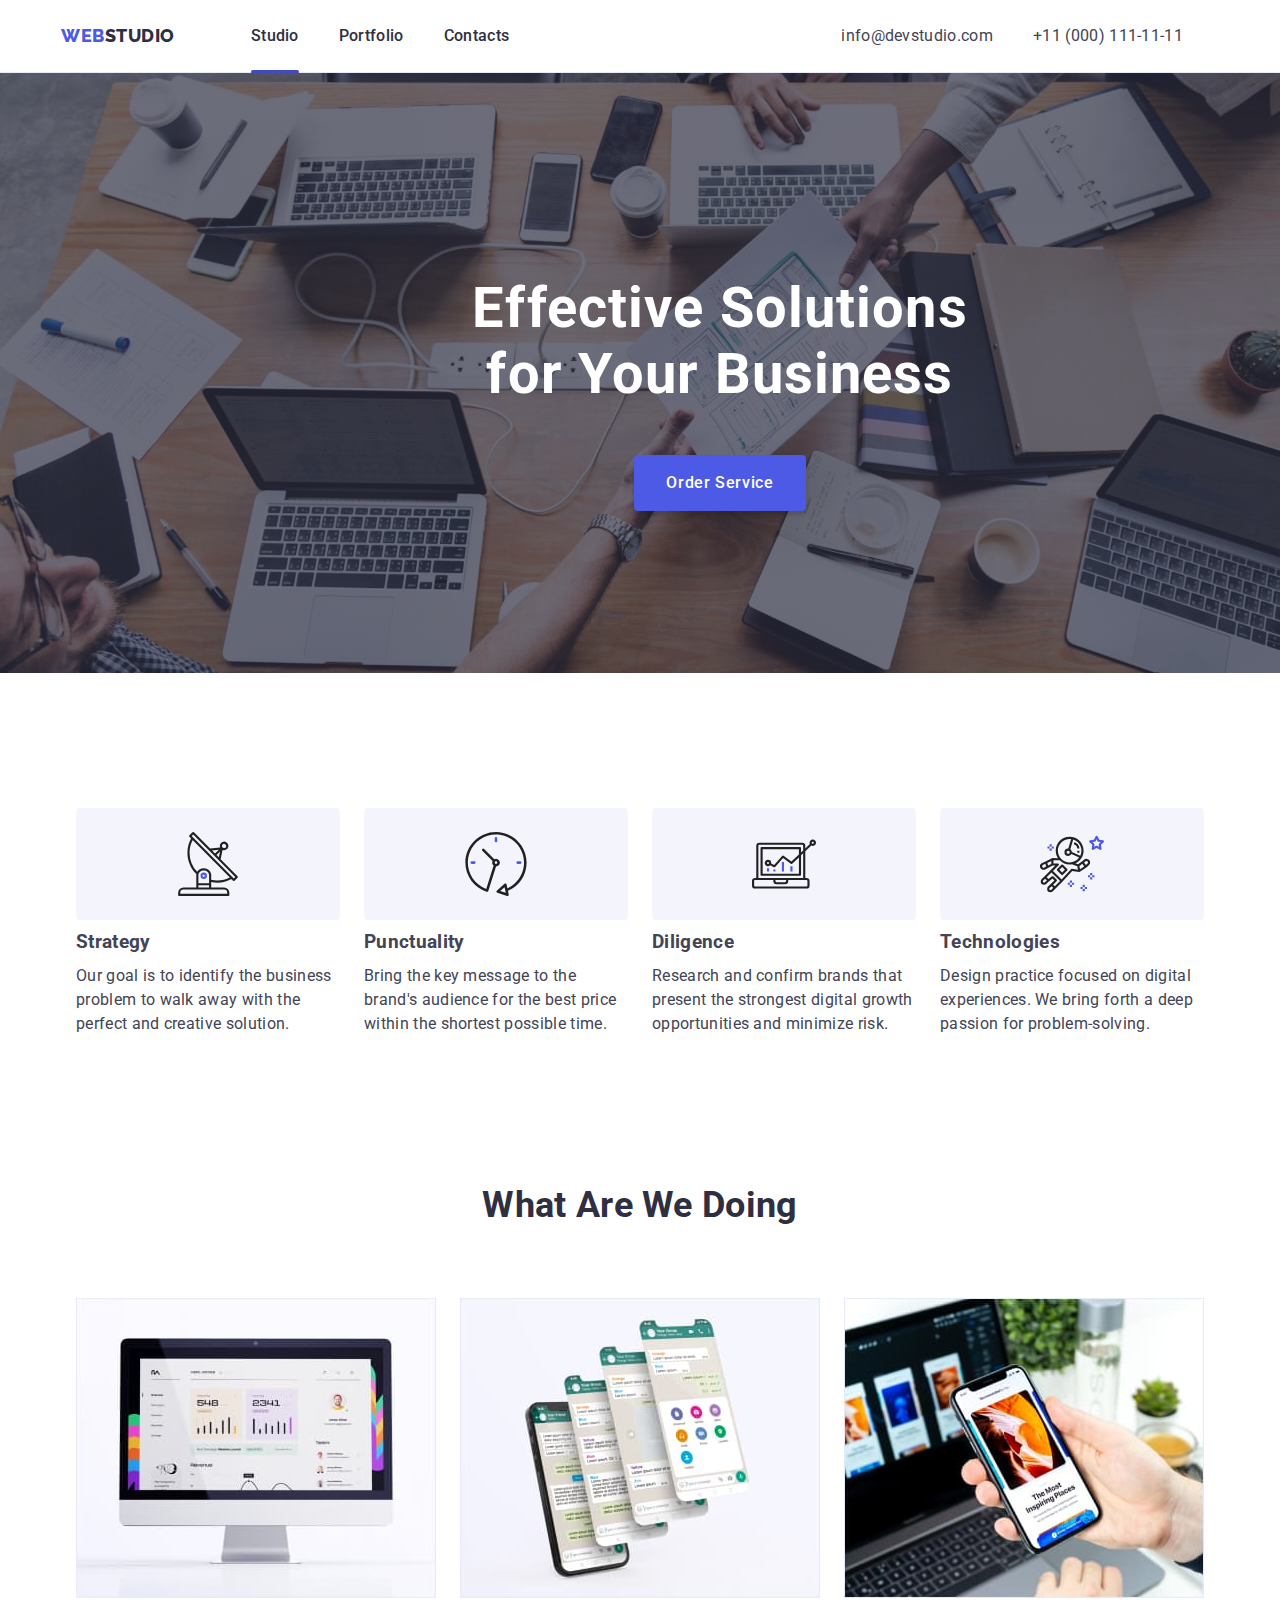
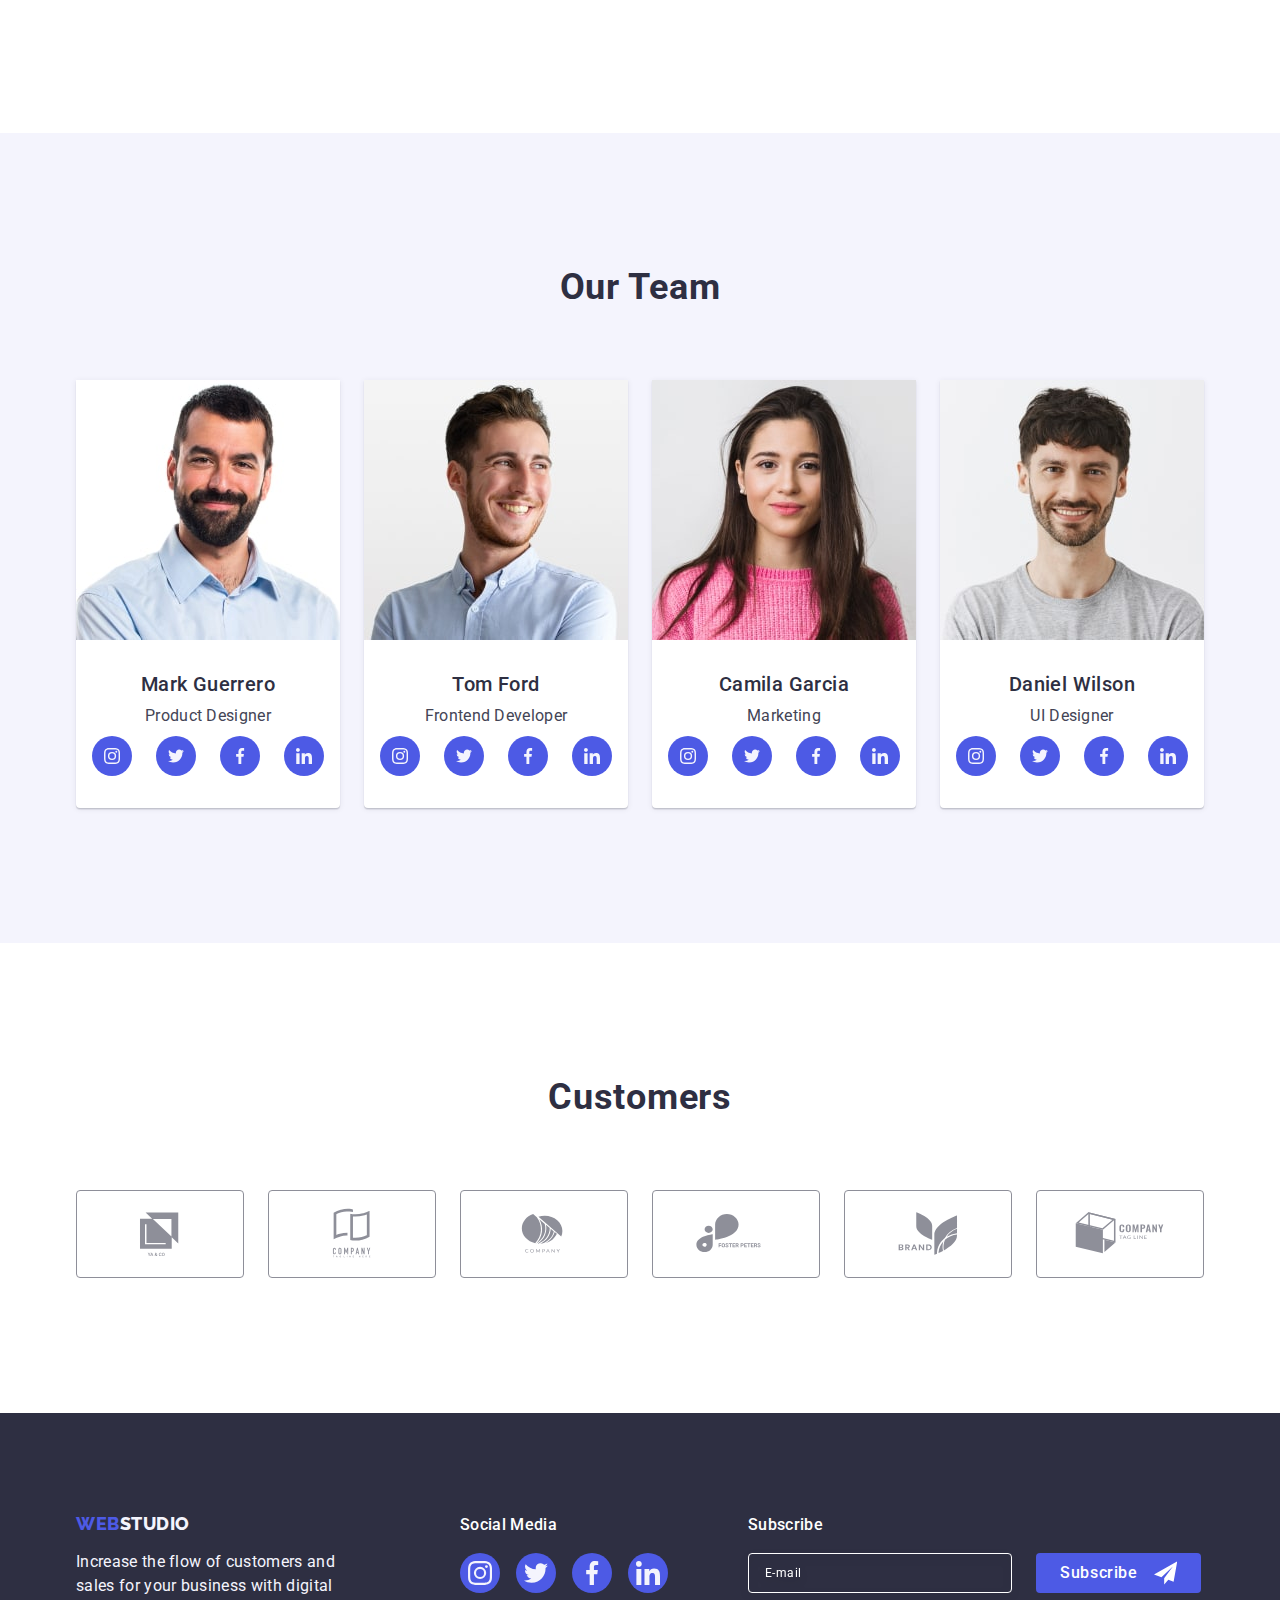
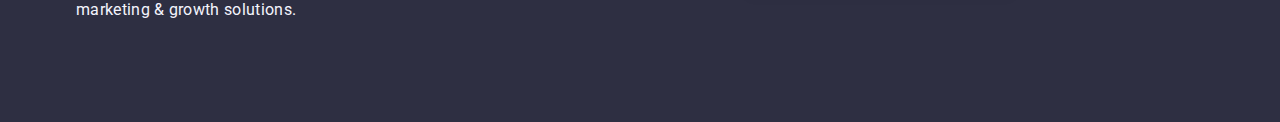
==== index.html @ 7ef66030 "mobile menu" ====
<!DOCTYPE html>
<html lang="en">
 <head>
    <meta charset="UTF-8">
    <meta name="viewport" content="width=device-width, initial-scale=1.0">
    <title>WEBSTUDIO</title>
    <link rel="preconnect" href="https://fonts.googleapis.com">
    <link rel="preconnect" href="https://fonts.gstatic.com" crossorigin>
    <link href="https://fonts.googleapis.com/css2?family=Roboto:wght@400;500;700;900&display=swap" rel="stylesheet">
    <link href="https://fonts.googleapis.com/css2?family=Raleway:wght@400;500;700;800;900&display=swap" rel="stylesheet">   
    <link rel="stylesheet" href="https://cdnjs.cloudflare.com/ajax/libs/modern-normalize/1.1.0/modern-normalize.min.css"/>
    <link rel="stylesheet" href="./css/styles.css" />

 </head>
   
 <body>
  <header class="page-header">
    <div class="page-header-container">
      <nav class="page-navigation"> 
        <a href="./index.html" class="header-logo link">Web<span class="header-logo-second">Studio</span></a>
        <ul class="menu list">
          <li class="menu-item">
             <a href="./index.html" class="menu-link link active">Studio</a></li>
          <li class="menu-item">
             <a href="./portfolio.html" class="menu-link link">Portfolio</a></li>
          <li class="menu-item">
             <a href="" class="menu-link link">Contacts</a></li>
        </ul>
      </nav> 
      <address class="header-adress">
        <ul class="header-asdress-list list">
             <li class="menu-item">
               <a class="header-contacts link" href="mailto:info@devstudio.com">info@devstudio.com</a></li>
              <li class="menu-item">
                <a class="header-contacts link" href="tel:+110001111111">+11 (000) 111-11-11</a></li>
        </ul>
      </address> 
      
      <button class="mobile-menu__open js-open-menu" type="button">
        <svg
          class="mobile-menu__open-icon"
          width="32"
          height="22"
        >
          <use href="./img/icons.svg#menu-open"></use>
        </svg>
      </button>

      <div class="mobile-menu__container js-menu-container">
        <div class="mobile-menu__wrapper">
          <button class="mobile-menu__close js-close-menu" type="button">
            <svg
              class="mobile-menu__close-icon"
              width="8"
              height="8"
            >
              <use href="./img/icons.svg#icon-modal-close"></use>
            </svg>
          </button>
          <ul class="mobile-menu__list list">
            <li class="mobile-menu__item">
              <a class="mobile-menu__nav current link" href="./index.html"
                >Studio</a
              >
            </li>
            <li class="mobile-menu__item">
              <a class="mobile-menu__nav link" href="./portfolio.html"
                >Portfolio</a
              >
            </li>
            <li class="mobile-menu__item">
              <a class="mobile-menu__nav link" href="">Contacts</a>
            </li>
          </ul>
          <address class="mobile-menu__contacts">
            <ul class="mobile-menu__contacts-list list">
              <li class="mobile-menu__contacts-item">
                <a
                  class="mobile-menu__contacts-tel link"
                  href="tel:+110001111111"
                  >+11 (000) 111-11-11</a
                >
              </li>
              <li class="mobile-menu__contacts-item">
                <a
                  class="mobile-menu__contacts-mail link"
                  href="mailto:info@devstudio.com"
                  >info@devstudio.com</a
                >
              </li>
            </ul>
          </address>
          <ul class="mobile-menu__social-list list">
            <li class="mobile-menu__social-item">
              <a class="mobile-menu__social-link link" href="">
                <svg class="mobile-menu__social-icon" width="16" height="16">
                  <use href="./img/icons.svg#icon-instagram"></use>
                </svg>
              </a>
            </li>
            <li class="mobile-menu__social-item">
              <a class="mobile-menu__social-link link" href="">
                <svg class="mobile-menu__social-icon" width="16" height="16">
                  <use href="./img/icons.svg#icon-twitter"></use>
                </svg>
              </a>
            </li>
            <li class="mobile-menu__social-item">
              <a class="mobile-menu__social-link link" href="">
                <svg class="mobile-menu__social-icon" width="16" height="16">
                  <use href="./img/icons.svg#icon-facebook"></use>
                </svg>
              </a>
            </li>
            <li class="mobile-menu__social-item">
              <a class="mobile-menu__social-link link" href="">
                <svg class="mobile-menu__social-icon" width="16" height="16">
                  <use href="./img/icons.svg#icon-linkedin"></use>
                </svg>
              </a>
            </li>
          </ul>
        </div>
      </div>
     </div>
  </header>
     
  <main>
  <!--section 1 Effective Solutions for Your Business-->
  <section class="hero-oder"> 
    <div class="container">
      <h1 class="hero-title">Effective Solutions for Your Business</h1>
      <button class="hero-btn" type="button" data-modal-open>Order Service</button>
    </div>  
  </section>  

  <!--section 2 Feature-->
  <section class="section-feature">
    <div class="container">
      <h2 class="visually-hidden">strategy</h2>
   
      <ul class="feature-list list">
        <li class="item">
          <div class="feature-wrapper">
            <svg
              class="company-icon"
              aria-label="antenna"
              width="64"
              height="64"
            >
              <use href="./img/icons.svg#icon-antenna"></use>
            </svg>
          </div>
          <h3 class="title">Strategy</h3>
          <p class="text">Our goal is to identify the business problem to walk away with the perfect and creative solution.</p>
        </li>
        
        <li class="item">
          <div class="feature-wrapper">
            <svg
              class="company-icon"
              aria-label="antenna"
              width="64"
              height="64"
            >
              <use href="./img/icons.svg#icon-clock"></use>
            </svg>
          </div>
          <h3 class="title">Punctuality</h3>
          <p class="text">Bring the key message to the brand's audience for the best price within the shortest possible time.</p>
        </li>
  
        <li class="item">
          <div class="feature-wrapper">
            <svg
              class="company-icon"
              aria-label="antenna"
              width="64"
              height="64"
            >
              <use href="./img/icons.svg#icon-diagram"></use>
            </svg>
          </div>
          <h3 class="title">Diligence</h3>
          <p class="text">Research and confirm brands that present the strongest digital growth opportunities and minimize risk.</p>
        </li>
  
        <li class="item">
          <div class="feature-wrapper">
            <svg
              class="company-icon"
              aria-label="antenna"
              width="64"
              height="64"
            >
              <use href="./img/icons.svg#icon-astronaut"></use>
            </svg>
          </div>
          <h3 class="title">Technologies</h3>
          <p class="text">Design practice focused on digital experiences. We bring forth a deep passion for problem-solving.</p>
        </li>
      </ul>
    </div>
   </section>
  
    <!--section 3 Projects-->
    <section class="section-projects">
      <div class="container">
        <h2 class="section-title">What are we doing</h2>
        <ul class="projects-list list">
          <li class="item">
             <img src="./img/monitor-desctop.jpg" width="360" alt="monitore"></li>
          <li class="item"> 
             <img src="./img/phones-deesctop.jpg" width="360" alt="smartphone"></li>
          <li class="item"> 
             <img src="./img/phone-in-hands.jpg" width="360" alt="smartphone+laptop"></li>
        </ul> 
      </div>
    </section>
      

  <!--section 4 Our Team-->
  <section class="team">
    <div class="container">
      <h2 class="team-title">Our Team</h2>
      <ul class="team-list list">
        <li class="team-item">
          <img
            class="team-image"
            src="./img/img 4.jpg"
            alt="photo Mark Guerrero"
            width="264"
          />
          <div class="team-wrapper">
            <h3 class="team-specialist">Mark Guerrero</h3>
            <p class="team-job-title">Product Designer</p>
            <ul class="team-list-icons list">
              <li class="team-item-icon">
                <a href="" class="team-link-icon">
                  <svg
                    class="team-icon"
                    aria-label="icon-instagram"
                    width="16"
                    height="16"
                  >
                    <use href="./img/icons.svg#icon-instagram"></use>
                  </svg>
                </a>
              </li>
              <li class="team-item-icon">
                <a href="" class="team-link-icon">
                  <svg
                    class="team-icon"
                    aria-label="icon-twitter"
                    width="16"
                    height="16"
                  >
                    <use href="./img/icons.svg#icon-twitter"></use>
                  </svg>
                </a>
              </li>
              <li class="team-item-icon">
                <a href="" class="team-link-icon">
                  <svg
                    class="team-icon"
                    aria-label="icon-facebook"
                    width="16"
                    height="16"
                  >
                    <use href="./img/icons.svg#icon-facebook"></use>
                  </svg>
                </a>
              </li>
              <li class="team-item-icon">
                <a href="" class="team-link-icon">
                  <svg
                    class="team-icon"
                    aria-label="icon-linkedin"
                    width="16"
                    height="16"
                  >
                    <use href="./img/icons.svg#icon-linkedin"></use>
                  </svg>
                </a>
              </li>
            </ul>
          </div>
        </li>
        <li class="team-item">
          <img
            class="team-image"
            src="./img/img 5.jpg"
            alt="photo Tom Ford"
            width="264"
          />
          <div class="team-wrapper">
            <h3 class="team-specialist">Tom Ford</h3>
            <p class="team-job-title">Frontend Developer</p>
            <ul class="team-list-icons list">
              <li class="team-item-icon">
                <a href="" class="team-link-icon">
                  <svg
                    class="team-icon"
                    aria-label="icon-instagram"
                    width="16"
                    height="16"
                  >
                    <use href="./img/icons.svg#icon-instagram"></use>
                  </svg>
                </a>
              </li>
              <li class="team-item-icon">
                <a href="" class="team-link-icon">
                  <svg
                    class="team-icon"
                    aria-label="icon-twitter"
                    width="16"
                    height="16"
                  >
                    <use href="./img/icons.svg#icon-twitter"></use>
                  </svg>
                </a>
              </li>
              <li class="team-item-icon">
                <a href="" class="team-link-icon">
                  <svg
                    class="team-icon"
                    aria-label="icon-facebook"
                    width="16"
                    height="16"
                  >
                    <use href="./img/icons.svg#icon-facebook"></use>
                  </svg>
                </a>
              </li>
              <li class="team-item-icon">
                <a href="" class="team-link-icon">
                  <svg
                    class="team-icon"
                    aria-label="icon-linkedin"
                    width="16"
                    height="16"
                  >
                    <use href="./img/icons.svg#icon-linkedin"></use>
                  </svg>
                </a>
              </li>
            </ul>
          </div>
        </li>
        <li class="team-item">
          <img
            class="team-image"
            src="./img/img 6.jpg"
            alt="photo Camila Garcia"
            width="264"
          />
          <div class="team-wrapper">
            <h3 class="team-specialist">Camila Garcia</h3>
            <p class="team-job-title">Marketing</p>
            <ul class="team-list-icons list">
              <li class="team-item-icon">
                <a href="" class="team-link-icon">
                  <svg
                    class="team-icon"
                    aria-label="icon-instagram"
                    width="16"
                    height="16"
                  >
                    <use href="./img/icons.svg#icon-instagram"></use>
                  </svg>
                </a>
              </li>
              <li class="team-item-icon">
                <a href="" class="team-link-icon">
                  <svg
                    class="team-icon"
                    aria-label="icon-twitter"
                    width="16"
                    height="16"
                  >
                    <use href="./img/icons.svg#icon-twitter"></use>
                  </svg>
                </a>
              </li>
              <li class="team-item-icon">
                <a href="" class="team-link-icon">
                  <svg
                    class="team-icon"
                    aria-label="icon-facebook"
                    width="16"
                    height="16"
                  >
                    <use href="./img/icons.svg#icon-facebook"></use>
                  </svg>
                </a>
              </li>
              <li class="team-item-icon">
                <a href="" class="team-link-icon">
                  <svg
                    class="team-icon"
                    aria-label="icon-linkedin"
                    width="16"
                    height="16"
                  >
                    <use href="./img/icons.svg#icon-linkedin"></use>
                  </svg>
                </a>
              </li>
            </ul>
          </div>
        </li>
        <li class="team-item">
          <img
            class="team-image"
            src="./img/img 7.jpg"
            alt="photo Daniel Wilson"
            width="264"
          />
          <div class="team-wrapper">
            <h3 class="team-specialist">Daniel Wilson</h3>
            <p class="team-job-title">UI Designer</p>
            <ul class="team-list-icons list">
              <li class="team-item-icon">
                <a href="" class="team-link-icon">
                  <svg
                    class="team-icon"
                    aria-label="icon-instagram"
                    width="16"
                    height="16"
                  >
                    <use href="./img/icons.svg#icon-instagram"></use>
                  </svg>
                </a>
              </li>
              <li class="team-item-icon">
                <a href="" class="team-link-icon">
                  <svg
                    class="team-icon"
                    aria-label="icon-twitter"
                    width="16"
                    height="16"
                  >
                    <use href="./img/icons.svg#icon-twitter"></use>
                  </svg>
                </a>
              </li>
              <li class="team-item-icon">
                <a href="" class="team-link-icon">
                  <svg
                    class="team-icon"
                    aria-label="icon-facebook"
                    width="16"
                    height="16"
                  >
                    <use href="./img/icons.svg#icon-facebook"></use>
                  </svg>
                </a>
              </li>
              <li class="team-item-icon">
                <a href="" class="team-link-icon">
                  <svg
                    class="team-icon"
                    aria-label="icon-linkedin"
                    width="16"
                    height="16"
                  >
                    <use href="./img/icons.svg#icon-linkedin"></use>
                  </svg>
                </a>
              </li>
            </ul>
          </div>
        </li>
      </ul>
    </div>
  </section>
  <!-- ===============CUSTOMERS=============== -->
  <section class="customers">
    <div class="container">
      <h2 class="customers-title">Customers</h2>
      <ul class="customers-list list">
        <li class="customers-item">
          <a href="" class="customers-link"
            ><svg
              class="customers-icon"
              aria-label="customers-icons"
              width="104"
              height="56"
            >
              <use href="./img/icons.svg#customers-logo-1"></use></svg></a>
        </li>
        <li class="customers-item">
          <a href="" class="customers-link"
            ><svg
              class="customers-icon"
              aria-label="customers-icons"
              width="104"
              height="56"
            >
              <use href="./img/icons.svg#customers-logo-2"></use></svg></a>
        </li>
        <li class="customers-item">
          <a href="" class="customers-link"
            ><svg
              class="customers-icon"
              aria-label="customers-icons"
              width="104"
              height="56"
            >
              <use href="./img/icons.svg#customers-logo-3"></use></svg></a>
        </li>
        <li class="customers-item">
          <a href="" class="customers-link"
            ><svg
              class="customers-icon"
              aria-label="customers-icons"
              width="104"
              height="56"
            >
              <use href="./img/icons.svg#customers-logo-4"></use></svg></a>
        </li>
        <li class="customers-item">
          <a href="" class="customers-link"
            ><svg
              class="customers__icon"
              aria-label="customers-icons"
              width="104"
              height="56"
            >
              <use href="./img/icons.svg#customers-logo-5"></use></svg></a>
        </li>
        <li class="customers-item">
          <a href="" class="customers-link"
            ><svg
              class="customers-icon"
              aria-label="customers-icons"
              width="104"
              height="56"
            >
              <use href="./img/icons.svg#customers-logo-6"></use></svg></a>
        </li>
      </ul>
    </div>
  </section>
</main>
  <!-- ===============/CUSTOMERS=============== -->
    
<!-- Footer -->
 
   <footer class="footer">
    <div class="container footer-container">
      <div>
        <a class="footer-logo link" href="./index.html">Web<span class="footer-logo-second">Studio</span></a>
        <p class="footer-text">Increase the flow of customers and sales for your business with digital marketing & growth
          solutions.</p>
      </div>
      <div class="social-media-wrapper">
        <p class="social-media-text">Social Media</p>
        <ul class="social-media-list list">
          <li class="social-media-icon">
            <a href="" class="social-media-icon-link">
              <svg class="social-media-logo" aria-label="icon-instagram" width="24" height="24">
                <use href="./img/icons.svg#icon-instagram"></use>
              </svg>
            </a>
          </li>
          <li class="social-media-icon">
            <a href="" class="social-media-icon-link">
              <svg class="social-media-logo" aria-label="icon-twitter" width="24" height="24">
                <use href="./img/icons.svg#icon-twitter"></use>
              </svg>
            </a>
          <li class="social-media-icon">
            <a href="" class="social-media-icon-link">
              <svg class="social-media-logo" aria-label="icon-facebook" width="24" height="24">
                <use href="./img/icons.svg#icon-facebook"></use>
              </svg>
            </a>
          </li>
          <li class="social-media-icon">
            <a href="" class="social-media-icon-link">
              <svg class="social-media-logo" aria-label="icon-linkedin" width="24" height="24">
                <use href="./img/icons.svg#icon-linkedin"></use>
              </svg>
            </a>
          </li>
          </svg>
        </ul>
      </div>
      <div class="footer-subscribe-wrapper">
        <p class="footer-subscribe-text">Subscribe</p>
        <form class="footer-subscribe-form">
          <label class="footer-subscribe-label">
            <input
              class="footer-subscribe-input"
              type="email"
              name="email-field"
              placeholder="E-mail"
            />
          </label>
          <button
            type="submit"
            name="email-subscribe-button"
            class="footer-subscribe-button"
          >
            Subscribe
            <svg
              class="footer-subscribe-icon"
              width="24"
              height="24"
            >
              <use href="./img/icons.svg#icon-send"></use>
            </svg>
          </button>
        </form>
      </div>
    </div>
  </footer>

    <!-- =====================MODAL======================= -->

    <div class="backdrop is-hidden" data-modal>
      <div class="modal">
          <button class="modal-button" type="button" data-modal-close>
              <svg class="modal-icon" width="8" height="8">
                  <use href="./img/icons.svg#icon-modal-close"></use>
              </svg>
            </button>
    <p class="modal-title">Leave your contacts and we will call you back</p>
    <form class="modal-form">
      <div class="modal-wrapper">
        <label class="modal-label" for="user-name">Name</label>
        <div class="modal-icon-wrapper">
          <input
           class="modal-input"
           type="text"
           name="user-name"
           id="user-name"
           />
          <svg 
          class="modal_icon"
          width="18"
          height="24"
          >
          <use href="./img/icons.svg#icon-modal-face"></use>
          </svg>
        </div>
      </div>

      <div class="modal-wrapper">
        <label class="modal-label" for="phone-number">Phone</label>
        <div class="modal-icon-wrapper">
          <input
           class="modal-input"
           type="text"
           name="phone-number"
           id="phone-number"
           />
          <svg 
          class="modal_icon"
          width="18"
          height="24"
          >
          <use href="./img/icons.svg#icon-modal-phone"></use>
          </svg>
        </div>
      </div>

      <div class="modal-wrapper">
        <label class="modal-label" for="useremail">Email</label>
        <div class="modal-icon-wrapper">
          <input
           class="modal-input"
           type="text"
           name="useremail"
           id="useremail"
           />
          <svg 
          class="modal_icon"
          width="18"
          height="24"
          >
          <use href="./img/icons.svg#icon-modal-mail"></use>
          </svg>
        </div>
      </div>
      
      <div class="modal-text-field-wrapper">
        <label class="modal-label" for="user-comment">Comment</label>
        <textarea
          class="modal-text-field"
          name="user-comment"
          id="user-comment"
          placeholder="Text input"
        ></textarea>
      </div>

      <div class="modal-check-wrapper">
        <input
          class="modal-check-input visually-hidden"
          type="checkbox"
          name="user-privacy"
          id="user-privacy"
          value="true"
        />
        <label class="modal-check-text" for="user-privacy">
          <span class="modal-check-box">
            <svg
              class="modal-icon-check"
              width="10"
              height="8"
            >
              <use href="./img/icons.svg#icon-check-white"></use></svg></span>
         I accept the terms and conditions of the
          <a class="modal-link-text" href="">Privacy Policy</a></label
        >
      </div>

      <button class="modal-button-submit" type="submit">Send</button>
    </form>
  </div>
  </div>
  </div>
</div>
    </div>
   <script src="./js/modal.js" type="module"></script>
   <script src="./js/mobile-menu.js" type="module"></script>
 </body>
</html>
---- css/styles.css ----
:root {
  --main-shrift: "Roboto", sans-serif;
  --secondary-shrift: "Raleway", sans-serif ;
  --text-color: #434455;
  --titletext-color: #2E2F42;
  --blue-color: #4D5AE5;
  --white-color: #FFFFFF;
  --change-color: #404bbf;
  --backgound-cloud:#F4F4FD;
  --border-line: #E7E9FC;
  --color-light-slate: #8e8f99;
  --transform-item-hover: 250ms cubic-bezier(0.4, 0, 0.2, 1);
}

*,
*::before,
*::after {
  box-sizing: border-box;
}

html {
  box-sizing:border-box
}

.list {
  list-style: none;
}

.link {
  text-decoration: none;
}

.button {
  cursor: pointer;
}

h1,
h2,
h3,
h4,
p {
  margin-top: 0;
  margin-bottom: 0;
}

ul,
ol {
  margin-top: 0;
  margin-bottom: 0;
  padding-left: 0;
}

img {
  display: block;
}

body {
  font-family: var(--main-shrift);
  font-style: normal;
  font-weight: 400;
  font-size: 16px;
  line-height: 1.5;
  letter-spacing: 0.02em;
  color: var(--text-color);  
  background-color: var(--white-color);
}

.container {
  width: 1158px;
  margin:  0 auto;
  padding: 15px;
}

.section {
  padding-top: 120px;
  padding-bottom: 120px;
} 

.title {
  margin-bottom: 8px; 
}

.is-hidden-js {
  transform: scale(0.3);
  position: absolute;
  margin: -1px;
  padding: 0;
  width: 1px;
  height: 1px;
  border: 0;
  white-space: nowrap;
  clip-path: inset(100%);
  clip: rect(0 0 0 0);
  overflow: hidden;
}


.visually-hidden {
  position: absolute;
  width: 1px;
  height: 1px;
  margin: -1px;
  border: 0;
  padding: 0;
  white-space: nowrap;
  clip-path: inset(100%);
  clip: rect(0 0 0 0);
  overflow: hidden;
}
/* =================AKTIVNOSTI================= */

.button {
  font-weight: 500;
  align-items: center;
  text-align: center;
  letter-spacing: 0.04em;
  color: var(--blue-color);
  background-color: var(--white-color);
}
 
.hero-btn {
  display: block;
  min-width: 169px;
  height: 56px;
  margin-left: auto;
  margin-right: auto;
  padding: 16px 32px;
  box-shadow: 0px 4px 4px rgba(0, 0, 0, 0.15);
  border: none;
  border-radius: 4px;
  cursor: pointer;
  font-family: var(--main-shrift);
  font-style: normal;
  font-weight: 500;
  font-size: 16px;
  line-height: 1.5;
  align-items: center;
  letter-spacing: 0.04em;
  color: var(--white-color);
  background-color: var(--blue-color);
  transition: background-color var(--transform-item-hover);
}

.hero-btn:hover,
.hero-btn:focus {
  background-color: var(--change-color);
}


.filter-btn {
  padding: 12px 24px;
  border: 1px solid var(--border-line);
  border-radius: 4px;
  font-family: var(--main-shrift);
  font-style: normal;
  font-weight: 500;
  font-size: 16px;
  line-height: 1.5;
  align-items: center;
  text-align: center;
  letter-spacing: 0.04em;
  color: var(--blue-color);
  background-color: var(--backgound-cloud);
  transition: background-color var(--transform-item-hover),
  color var(--transform-item-hover), box-shadow var(--transform-item-hover);
 }

 .filter-btn:hover {
  background-color: var(--change-color);
  color: #ffffff;
  box-shadow: 0px 3px 1px rgba(0, 0, 0, 0.1), 0px 2px 1px rgba(0, 0, 0, 0.08),
    0px 2px 2px rgba(0, 0, 0, 0.12);
  border: none;
}

.filter-btn:focus {
  background: var(--change-color);
  color: #ffffff;
  box-shadow: 0px 3px 1px rgba(0, 0, 0, 0.1), 0px 2px 1px rgba(0, 0, 0, 0.08),
    0px 2px 2px rgba(0, 0, 0, 0.12);
  border: none;
}

.menu-link-text-content {
padding-top: 32px;
padding-bottom: 32px;
border: 1px solid var(--border-line);
border-top: none;
}

.section-title {
  margin-bottom: 72px;
  text-align: center;
  font-weight: 700;
  font-size: 36px;
  line-height: 1.11;
  text-transform: capitalize;  
  color: var(--titletext-color);
  }

  
/* =================/AKTIVNOSTI================= */

/* =================HEADER================= */
.page-header {
  border-bottom: 1px solid #e7e9fc;
} 

.page-header-container {
  display: flex;
  align-items: center;
  width: 1158px;
  margin:  0 auto;
}

.page-navigation {
  display: flex;
  align-items: center; 
  font-weight: 500;
  text-decoration: none;
  color: var(--titletext-color);
} 
.active{
  position: relative;
}

.active::after {
  content: "";
  position: absolute;
  width: 100%;
  height: 4px;
  background-color: var(--change-color);
  border-radius: 2px;
  left: 0;
  bottom: -2px;}
  
.page-navigation:hover,
.page-navigation:focus {
  color: var(--change-color);
  background-color: var(--white-color);
  }

.header-logo {
  margin-right: 76px;
  font-family: var(--secondary-shrift);
  font-weight: 800;
  font-size: 18px;
  line-height: 1.2;
  letter-spacing: 0.03em;
  text-transform: uppercase;
  text-decoration: none;
  color: var(--blue-color);
}

.header-logo:hover,
.header-logo:focus {
  color: var(--change-color);
  }

.header-logo-second {
  font-family: var(--secondary-shrift);
  font-weight: 800;
  font-size: 18px;
  line-height: 1,17;
  align-items: center;
  letter-spacing: 0.03em;
  text-transform: uppercase;
  color: var(--titletext-color);
}

.menu {
  display: flex;
  gap: 40px;
}

.menu-item {
  display: flex;
  gap: 70px;
  color: var(--titletext-color);
  letter-spacing: 0.02em;
}


.menu-link {
  padding-top: 24px;
  padding-bottom: 24px;
  font-weight: 500;
  color: var(--titletext-color);
  position: relative;
  transition: color var(--transform-item-hover);
}

.menu-link:hover,
.menu-link:focus {
color: var(--change-color);
background-color: var(--white-color);
}

.header-asdress-list {
  display: flex;
  gap: 40px;
  margin-left: 332px;

}
 .header-contacts {
  display: flex;
  gap: 40px;
  color: var(--text-color);  
  font-style: normal;
  transition: color var(--transform-item-hover);
}  
  

.header-contacts:hover{
  color:var(--change-color);
}
.header-contact:focus{
  color:var(--change-color);
}
/* =================/HEADER================= */

/* =================HERO================= */

.hero-oder {
 padding-top: 188px;
 padding-bottom: 188px;
 background-color: var(--titletext-color);
 background-image: linear-gradient(
  rgba(46, 47, 66, 0.7),
  rgba(46, 47, 66, 0.7)
),
url('../img/people-office.jpg');;
 background-repeat: no-repeat;
 background-position: center;
 background-size: cover;
 width: 1440px;
 height: 600px;
 margin: 0 auto;
}
 
.hero-title {
  max-width: 496px; 
  margin-left: auto;
  margin-right: auto;
  margin-bottom: 48px;
  font-family: var(--main-shrift);
  font-weight: 700;
  font-size: 56px;
  line-height: 1.17;
  letter-spacing: 0.02em;
  text-align: center;
  color: var(--white-color);
  
}
/* =================/HERO================= */


/* =================Feature================= */

.section-feature {
padding: 120px 0;
}

.feature-list {
  display: flex;
  align-items: flex-start;
  padding: 0px;
  gap: 24px;

}
.feature-list .item {
  width: 264px;
}

.feature-list .text {
  
  color: var(--text-color);
  line-height: 1.5;
  }
  .feature-wrapper {
    display: flex;
    align-items: center;
    justify-content: center;
    height: 112px;
    border-radius: 4px;
    background-color: var(--backgound-cloud);
    margin-bottom: 8px;
  }
/* =================projects================= */

.section-projects {
  padding-top: 0; 
  padding-bottom: 120px;
  top: 1016px;
  left: 156px;
  justify-content: center;
}


.projects-list {
  display: flex;
  gap: 24px;
  align-items: flex-start;
  padding: 0px;
  } 

.projects-list >.item {
  color: var(--text-color);
  list-style: none;
}
/* =================/projects================= */

/* =================our team================= */

.team {
  background-color: var(--backgound-cloud);
  padding: 120px 0;
}

.team-title {
  color: var(--titletext-color);
  font-weight: 700;
  font-size: 36px;
  line-height: 1.11;
  text-align: center;
  letter-spacing: 0.02em;
  text-transform: capitalize;
  margin-bottom: 72px;
}

.team-list {
  background-color: var(--backgound-cloud);
  display: flex;
  gap: 24px;
}

.team-item {
  background-color: var(--white-color);
  box-shadow: 0px 2px 1px 0px rgba(46, 47, 66, 0.08),
    0px 1px 1px 0px rgba(46, 47, 66, 0.16),
    0px 1px 6px 0px rgba(46, 47, 66, 0.08);
  border-radius: 0px 0px 4px 4px;
}

.team-wrapper {
  padding: 32px 0;
}

.team-specialist {
  color: var(--titletext-color);
  font-weight: 500;
  font-size: 20px;
  line-height: 1.2;
  letter-spacing: 0.02em;
  text-align: center;
  margin-bottom: 8px;
}

.team-job-title {
  color: var(--text-color);
  font-weight: 400;
  font-size: 16px;
  line-height: 1.5;
  text-align: center;
  margin-bottom: 8px;
}

.team-list-icons {
  display: flex;
  align-items: center;
  justify-content: center;
  gap: 24px;
}

.team-item-icon {
  width: 40px;
  height: 40px;
}

.team-link-icon {
  display: flex;
  align-items: center;
  justify-content: center;
  width: 100%;
  height: 100%;
  background-color: var( --blue-color);
  border-radius: 50%;
  transition: background-color var(--transform-item-hover);
}

.team-link-icon:hover,
.team-link-icon:focus {
  background-color: var(--change-color);
}

.team-icon {
  fill: var(--backgound-cloud);
}
 
/* =================/our team================= */
/* =================customers================ */
.customers {
  padding: 120px 0;
}

.customers-title {
  color: var(--titletext-color);
  font-weight: 700;
  font-size: 36px;
  line-height: 1.11;
  text-align: center;
  letter-spacing: 0.02em;
  margin-bottom: 72px;
}

.customers-list {
  display: flex;
  align-items: center;
  justify-content: center;
  gap: 24px;
}

.customers-item {
  width: 168px;
  height: 88px;
}

.customers-link {
  display: flex;
  justify-content: center;
  align-items: center;
  width: 100%;
  height: 100%;
  color: var(--color-light-slate);
  border-radius: 4px;
  border: 1px solid var(--color-light-slate);
  transition: border-color 250ms cubic-bezier(0.4, 0, 0.2, 1),
    color 250ms cubic-bezier(0.4, 0, 0.2, 1);
  fill: currentColor;
}

.customers-link:hover,
.customers-link:focus {
  color: var(--change-color);
  border-color: var(--change-color);
  fill: var(--change-color);
}

/* =================/customers================ */

/* =================portfolio================= */

.portfolio {
  padding-top: 96px;
  padding-bottom: 120px;
}

.portfolio-filter {
  margin-bottom: 72px; 
  display: flex; 
  justify-content: center;
  gap: 24px;
  
}

.project-title {
  position: absolute;
  width: 1px;
  height: 1px;
  margin: -1px;
  border: 0;
  padding: 0;
  white-space: nowrap;
  clip-path: inset(100%);
  clip: rect(0 0 0 0);
  overflow: hidden;
}


.filter-item {
  text-decoration: none;
}

.portfolio-projects-list {
  display: flex;
  flex-wrap: wrap;
  column-gap: 24px;
  row-gap: 48px; 
 }

 .projects-item {
  width: calc((100% - 48px) / 3);
  transition: box-shadow var(--transform-item-hover);
}

.projects-link {
  color: var(--titletext-color);
  transition: box-shadow var(--transform-item-hover);
}

.projects-item:hover{
  box-shadow: 0px 1px 6px rgba(46, 47, 66, 0.08),
    0px 1px 1px rgba(46, 47, 66, 0.16), 0px 2px 1px rgba(46, 47, 66, 0.08);
}

.projects-item:hover .overlay{
  transform: translateY(0);
}

.projects-link:hover .overlay{
  transform: translateY(0);
}

.projects-link:focus .overlay{
  transform: translateY(0);
}

.projects-text-content {
  padding: 32px 16px;
  border: 1px solid var(--border-line);
  border-top: none;
 }

.section-title-projects {
margin-bottom: 8px;
font-weight: 500;
font-size: 20px;
line-height: 1.2;
color: var(--titletext-color);
} 

.text-projects {
  color: var(--text-color);
}   

.overlay{
  display: block;
  position: absolute;
  overflow: auto;
  top: 0;
  left: 0;
  font-size: 16px;
  line-height: 1.5;
  letter-spacing: 0.02em;
  color: var(--backgound-cloud);
  padding: 40px 32px;
  width: 100%;
  height: 100%;
  transform: translateY(100%);
  padding: 40px 32px;
  background-color: var(--blue-color);
  transition: transform 250ms cubic-bezier(0.4, 0, 0.2, 1);
}

.overlay-text{
color:#F4F4FD
}

.project-image-wrapper{
  position: relative;
  overflow: hidden;
}

.projects-item:hover .overlay{
  transform:translate(0,0);
}
.projects-link:focus .overlay{
  transform:translate(0,0);
}

/* =================/portfolio================= */
 
/* =================footer================= */
.footer {
  background-color: var(--titletext-color);
}

 .footer-container{
    display: flex;
    padding-top: 100px;
    padding-bottom: 100px;
  }

.footer-logo {
  display: inline-block;
  font-family: 'Raleway', sans-serif;
  font-weight: 800;
  font-size: 18px;
  line-height: 1.17;
  letter-spacing: 0.03em;
  text-transform: uppercase;
  display: inline-block;
  margin-bottom: 16px;
 color: var(--blue-color);
}

.footer-logo-second {
  color: var(--backgound-cloud);
  margin-top: 101.5px;
} 


.footer-text {
  font-weight: 400;
  font-size: 16px;
  line-height: 1.5;
  width: 264px;
  color: var(--backgound-cloud);
}

.social-media-wrapper{
  width: 208px;
  height: 80px;
  margin-left: 120px;
}
.social-media-text{
  font-weight: 500;
  font-size: 16px;
  line-height: 1.5;
  color: var(--white-color);
  margin-bottom: 16px;
}

.social-media-icon {
  width: 40px;
  height: 40px
}
.social-media-icon-link {
  display: flex;
  align-items: center;
  justify-content: center;
  border-radius: 50%;
  width: 100%;
  height: 100%;
  background-color: var(--blue-color);
  transition: background-color 250ms cubic-bezier(0.4, 0, 0.2, 1);
}
.social-media-logo {
  fill: var(--backgound-cloud);
}
.social-media-icon-link:hover,
.social-media-icon-link:focus{
  background-color:var(--change-color) ;
}

.social-media-list{
  display: flex;
  align-items: center;
  justify-content: start;
  gap: 16px;
}
 
.backdrop {
  position: fixed;
  top: 0;
  left: 0;
  width: 100%;
  height: 100%;
  background-color: rgba(46, 47, 66, 0.4);
  transition: opacity 250ms cubic-bezier(0.4, 0, 0.2, 1),
    visibility 250ms cubic-bezier(0.4, 0, 0.2, 1);
}

.backdrop.is-hidden {
  opacity: 0;
  pointer-events: none;
  visibility: hidden;
}

.modal {
  max-width: 408px;
  position:absolute;
  top: 50%;
  left: 50%;
  transform: translateX(-50%) translateY(-50%);
  width: 408px;
  min-height: 584px;
  border-radius: 4px;
  box-shadow: 0px 2px 1px 0px rgba(0, 0, 0, 0.2),
    0px 1px 3px 0px rgba(0, 0, 0, 0.12), 0px 1px 1px 0px rgba(0, 0, 0, 0.14);
  background-color:#fcfcfc;
  transition: transform 250ms cubic-bezier(0.4, 0, 0.2, 1);
  padding: 72px 24px 24px 24px;
}

.modal-button {
  padding: 0;
  position: absolute;
  top: 24px;
  right: 24px;
  display: flex;
  justify-content: center;
  align-items: center;
  width: 24px;
  height: 24px;
  border-radius: 50%;
  border: 1px solid rgba(0, 0, 0, 0.1);
  background-color: #e7e9fc;
  transition: background-color var(--transform-item-hover),
}

.modal-button:hover,
.modal-button:focus {
  background-color: #E7E9FC;
  border: none;
}
 
.footer-subscribe-label{
  width: 264px;
height: 40px;
flex-shrink: 0;
}

.footer-subscribe-wrapper {
  margin-top: 0;
  margin-left: 80px;
  width: 264px;
  height: 40px;
  flex-shrink: 0;
}

.footer-subscribe-text {
  font-weight: 500;
  font-size: 16px;
  line-height: 1.5;
  color: #ffffff;
  margin-bottom: 16px;
}

.footer-subscribe-form {
  display: flex;
  flex-direction: row;
  gap: 24px;
}

.footer-subscribe-input {
  font-weight: 400;
  font-size: 12px;
  line-height: 1.5;
  letter-spacing: 0.04em;
  color: var(--white-color);
  background-color: transparent;
  width: 100%;
  min-height: 40px;
  flex-shrink: 0;
  padding-left: 16px;
  border-radius: 4px;
  border: 1px solid var(--white-color);
  filter: drop-shadow(0px 4px 4px rgba(0, 0, 0, 0.15));
  outline: none;
}

.footer-subscribe-input::placeholder {
  color: var(--white-color);
}

.footer-subscribe-button {
  font-family: 'Roboto', sans-serif;
  font-weight: 500;
  font-size: 16px;
  line-height: 1.5;
  letter-spacing: 0.04em;
  color: var(--white-color);
  background-color: var(--blue-color);
  display: flex;
  align-items: center;
  justify-content: center;
  text-align: center;
  height: 40px;
  min-width: 165px;
  padding: 8px 24px;
  border: none;
  border-radius: 4px;
  cursor: pointer;
  transition: background-color var(--transform-item-hover);
  margin-left: auto;
  margin-right: auto;
}

.footer-subscribe-button:hover,
.footer-subscribe-button:focus {
  background-color: var(--change-color);
}

.footer-subscribe-icon {
  fill: var(--white-color);
  margin-left: 16px;
}

.modal-title {
  color: var(--titletext-color);
  font-weight: 500;
  font-size: 16px;
  line-height: 1.5;
  letter-spacing: 0.32px;
  text-align: center;
  margin-bottom: 16px;
  display: block;
}

.modal-wrapper {
  margin-bottom: 8px;
}

.modal-label {
  color: var(--color-light-slate);
  font-size: 12px;
  line-height: 1.17;
  letter-spacing: 0.04em;
  display: block;
  margin-bottom: 4px;
}

.modal-icon-wrapper {
  position: relative;
}

.modal-input {
  width: 100%;
  height: 40px;
  flex-shrink: 0;
  border-radius: 4px;
  border: 1px solid rgba(46, 47, 66, 0.4);
  background-color: transparent;
  padding-left: 38px;
  outline: transparent;
  transition: border-color 250ms cubic-bezier(0.4, 0, 0.2, 1);
}

.modal-input:focus {
  border-color: var(--blue-color);
}

.modal-input:focus + .modal_icon {
  fill: var(--blue-color);
}

.modal_icon {
  fill: var(--titletext-color);
  position: absolute;
  left: 16px;
  top: 50%;
  transform: translateY(-50%);
  transition: fill 250ms cubic-bezier(0.4, 0, 0.2, 1);
}

.modal-text-field-wrapper {
  margin-bottom: 16px;
}

.modal-text-field {
  font-weight: 400;
  font-size: 12px;
  line-height: 1.17;
  letter-spacing: 0.04em;
  width:100%;
  min-height: 120px;
  padding: 8px 16px;
  flex-shrink: 0;
  border-radius: 4px;
  border: 1px solid rgba(46, 47, 66, 0.4);
  outline: transparent;
  resize: none;
  transition: border-color 250ms cubic-bezier(0.4, 0, 0.2, 1);
  color: rgba(46, 47, 66, 0.4);
  background-color: transparent;
}

.modal-text-field::placeholder {
  color: rgba(46, 47, 66, 0.4);
}

.modal-text-field:focus {
  border-color: var(--titletext-color);
}

.modal-check-wrapper {
  margin-bottom: 24px;
}

.modal-check-input:checked + .modal-check-text .modal-check-box {
  background-color: var(--change-color);
  border: none;
  fill: var(--text-color);
}

.modal-check-text {
  color: var(--color-light-slate);
  font-size: 12px;
  line-height: 1.17;
  letter-spacing: 0.04em;
  cursor: pointer;
}

.modal-check-box {
  width: 16px;
  height: 16px;
  border-radius: 2px;
  border: 1px solid rgba(46, 47, 66, 0.4);
  margin-right: 8px;
  display: inline-flex;
  align-items: center;
  justify-content: center;
  fill: transparent;
  transition: background-color 250ms cubic-bezier(0.4, 0, 0.2, 1),
    border 250ms cubic-bezier(0.4, 0, 0.2, 1),
    fill 250ms cubic-bezier(0.4, 0, 0.2, 1);
  cursor: pointer;
}

.modal-check-input:focus + .modal-check-text .modal-check-box {
  border-color: var(--change-color);
}

.modal-link-text {
  margin-left: 4px;
  color: var(--blue-color);
  text-decoration: underline;
  transition: color 250ms cubic-bezier(0.4, 0, 0.2, 1);
}

.modal-link-text:hover,
.modal-link-text:focus {
  color: var(--change-color);
}

.modal-button-submit {
  font-family: 'Roboto', sans-serif;
  font-size: 16px;
  font-weight: 500;
  line-height: 1.5;
  letter-spacing: 0.04em;
  min-width: 169px;
  height: 56px;
  border-radius: 4px;
  background-color: var(--blue-color);
  box-shadow: 0px 4px 4px 0px rgba(0, 0, 0, 0.15);
  padding: 16px 32px;
  margin: 0 auto;
  display: block;
  color: var(--white-color);
  text-align: center;
  border: none;
  cursor: pointer;
  transition: background-color 250ms cubic-bezier(0.4, 0, 0.2, 1);
}

.modal-button-submit:hover,
.modal-button-submit:focus {
  background-color: var(--change-color);
}

@media screen and (min-width: 768px) {
  .mobile-menu__open {
    display: none;
  }
}

.mobile-menu__open {
  padding: 24px 0;
  line-height: 0;
  background-color: transparent;
  border: none;
  margin-left: auto;
}

.mobile-menu__open-icon {
  fill: var(--titletext-color);
}

.mobile-menu__container {
  position: fixed;
  top: 0;
  left: 0;
  width: 100vw;
  height: 100vh;
  background-color: var(--white-color);
  z-index: 999;
  transform: translateX(100%);
  transition: transform 250ms cubic-bezier(0.4, 0, 0.2, 1);
}

.mobile-menu__container.is-open {
  visibility: visible;
  pointer-events: auto;
  transform: translateX(0);
}

@media screen and (max-width: 767px) {
  .mobile-menu__wrapper {
    max-width: 428px;
  }
}

.mobile-menu__wrapper {
  position: relative;
  height: 100%;
  display: flex;
  flex-direction: column;
  padding: 80px 40px 40px 40px;
  margin-left: auto;
  margin-right: auto;
  overflow: auto;
}

.mobile-menu__close {
  position: absolute;
  top: 24px;
  right: 24px;
  width: 24px;
  height: 24px;
  border-radius: 50%;
  display: flex;
  align-items: center;
  justify-content: center;
  padding: 0;
  background: transparent;
  border: 1px solid rgba(0, 0, 0, 0.1);
  cursor: pointer;
  transition: background-color 250ms cubic-bezier(0.4, 0, 0.2, 1),
    border 250ms cubic-bezier(0.4, 0, 0.2, 1);
}

.mobile-menu__close:hover,
.mobile-menu__close:focus {
  background-color: var(--change-color);
  border: none;
  fill: var(--white-color);
}

.mobile-menu__close-icon {
  transition: fill 250ms cubic-bezier(0.4, 0, 0.2, 1);
}

.mobile-menu__item:not(:last-child) {
  margin-bottom: 40px;
}

.mobile-menu__nav {
  font-weight: 700;
  font-size: 36px;
  line-height: 1.11;
  letter-spacing: 0.02em;
  color: var(--titletext-color);
  transition: color 250ms cubic-bezier(0.4, 0, 0.2, 1);
}

.mobile-menu__nav:hover,
.mobile-menu__nav:focus {
  color: var(--change-color);
}

.mobile-menu__nav.current {
  color: var(--change-color);
}

.mobile-menu__contacts {
  margin-top: auto;
  margin-bottom: 40px;
}

.mobile-menu__contacts-item:last-child {
  margin-top: 40px;
}

.mobile-menu__contacts-tel {
  font-style: normal;
  font-weight: 700;
  font-size: 32px;
  line-height: 1.11;
  letter-spacing: 0.02em;
  text-transform: capitalize;
  color: var(--blue-color);
}

.mobile-menu__contacts-mail {
  font-style: normal;
  font-weight: 500;
  font-size: 20px;
  line-height: 1.2;
  letter-spacing: 0.02em;
  color: var(--text-color);
}

.mobile-menu__social-list {
  display: flex;
  justify-content: start;
  gap: 56px;
}

.mobile-menu__social-item {
  width: 40px;
  height: 40px;
}

.mobile-menu__social-icon {
  fill: color #F4F4FD;
}

.mobile-menu__social-link {
  width: 100%;
  height: 100%;
  background-color: var(--blue-color);
  border-radius: 50%;
  display: flex;
  justify-content: center;
  align-items: center;
  transition: background-color 250ms cubic-bezier(0.4, 0, 0.2, 1);
}

.mobile-menu__social-link:focus {
  background-color: var(--change-color);
}

@media screen and (max-width: 427px) {
  .mobile-menu__social-list {
    gap: calc((100% - 160px) / 4);
  }

  .mobile-menu__contacts-tel {
    font-size: 24px;
  }
}

.is-active-js {
  color: var(--white-color);
  background-color: var(--change-color);
  box-shadow: 0px 2px 2px 0px rgba(0, 0, 0, 0.12),
    0px 2px 1px 0px rgba(0, 0, 0, 0.08), 0px 3px 1px 0px rgba(0, 0, 0, 0.1);
  border: 1px solid transparent;
}
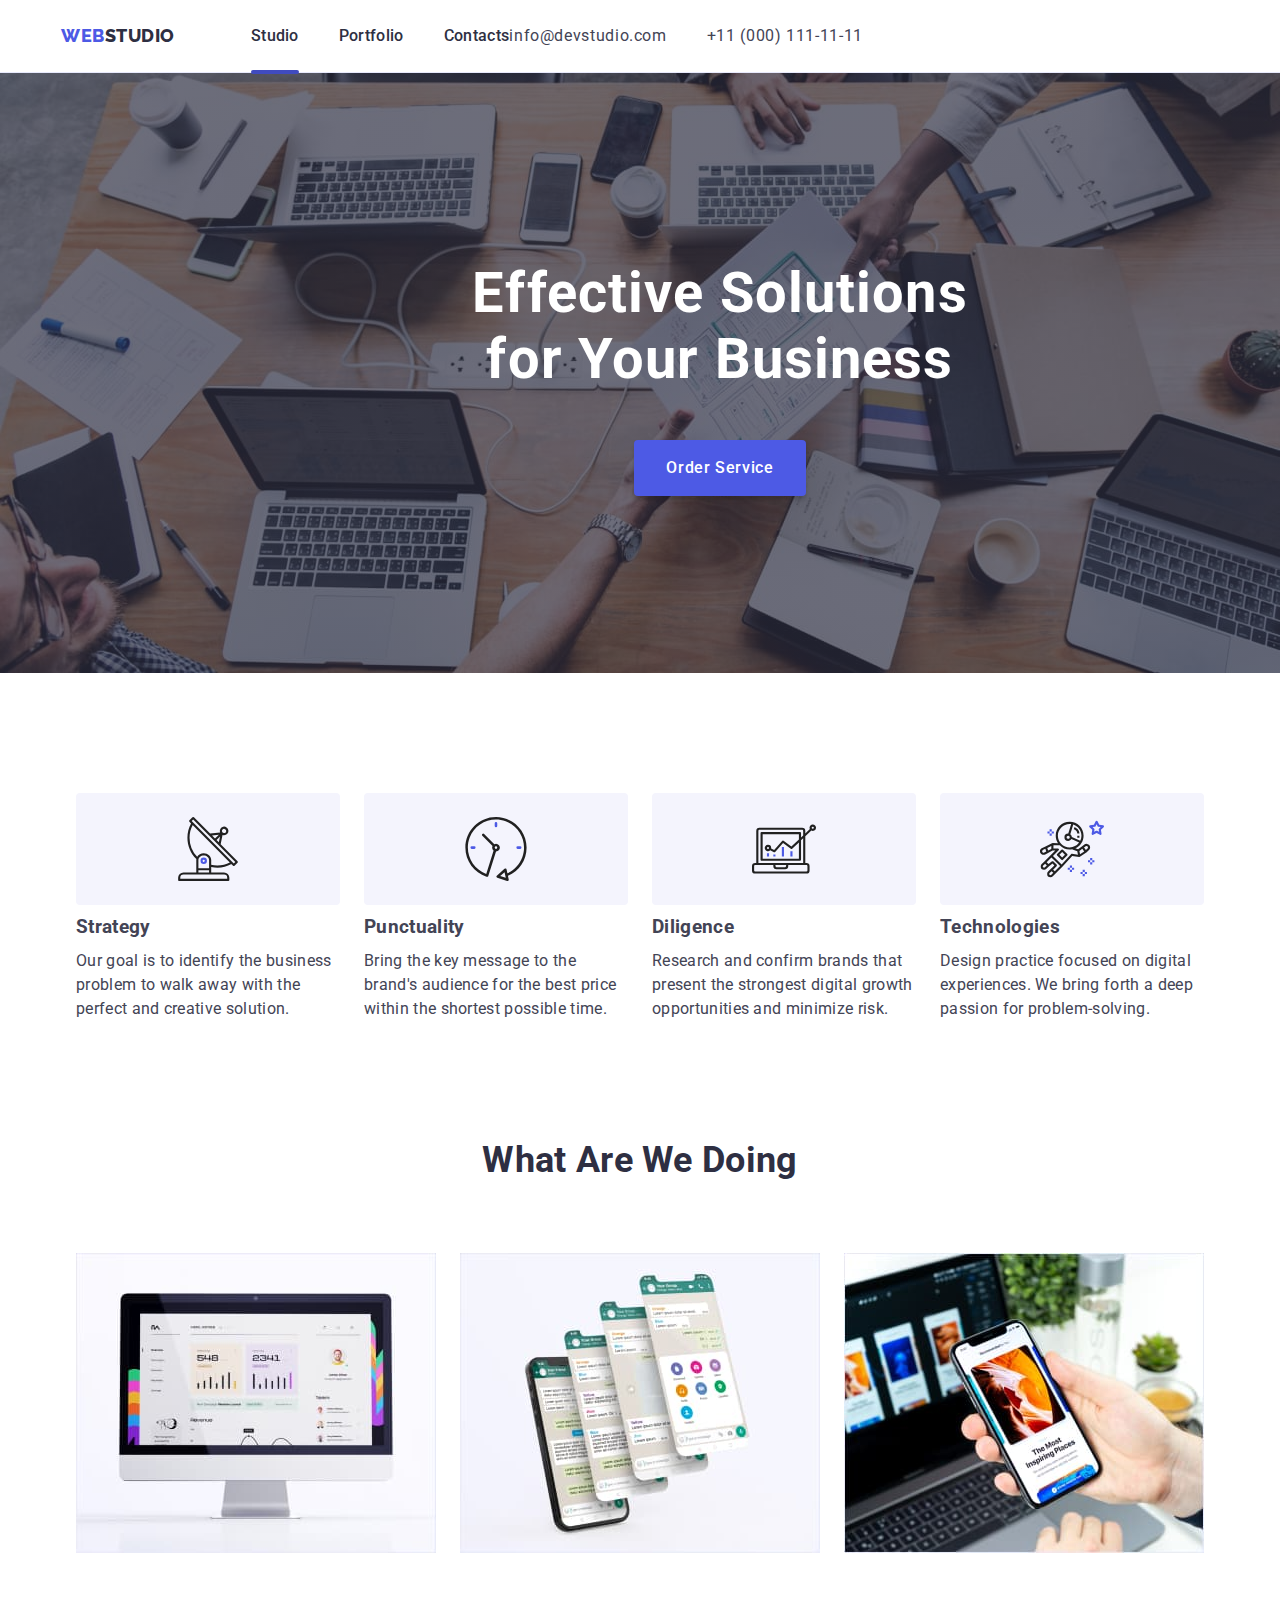
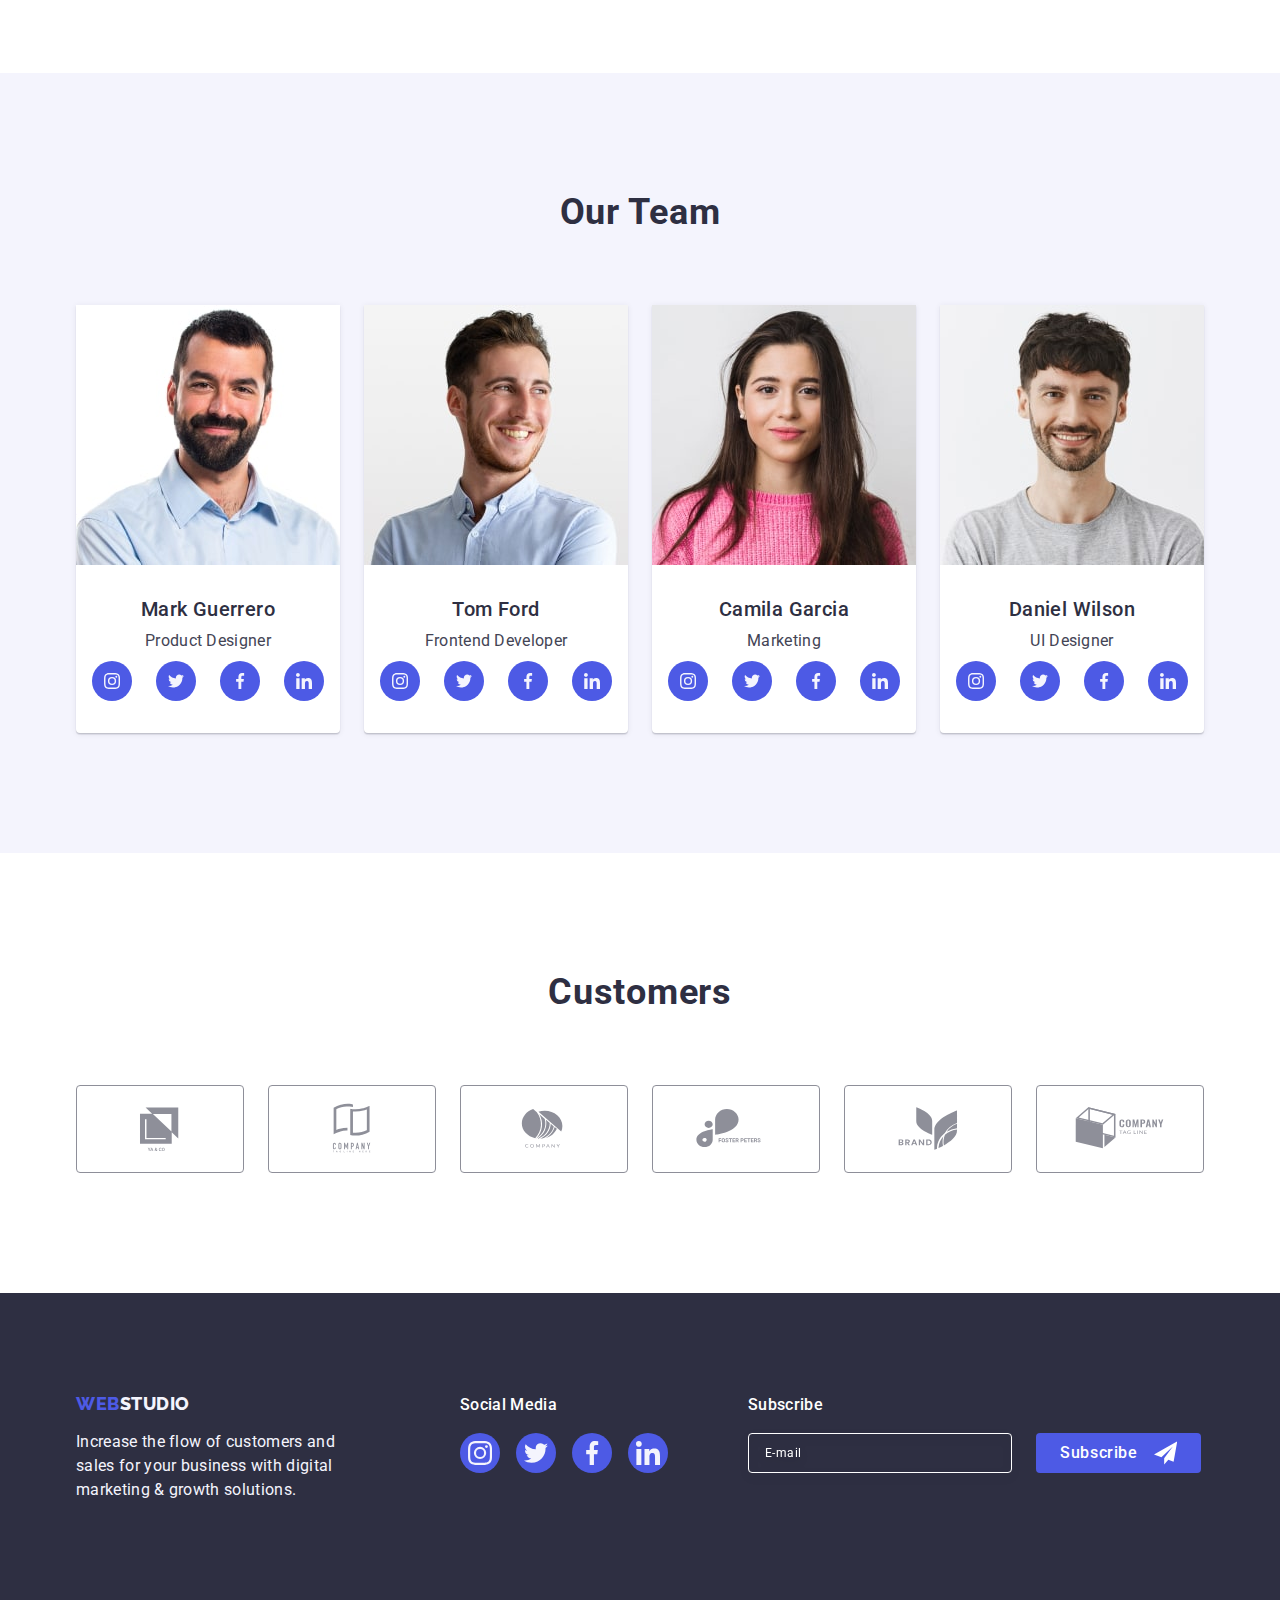
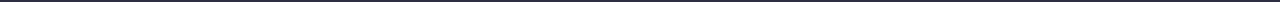
==== commit dd01e3ea: "header" ====
--- a/index.html
+++ b/index.html
@@ -28,7 +28,7 @@
         </ul>
       </nav> 
       <address class="header-adress">
-        <ul class="header-asdress-list list">
+        <ul class="header-adress-list list">
              <li class="menu-item">
                <a class="header-contacts link" href="mailto:info@devstudio.com">info@devstudio.com</a></li>
               <li class="menu-item">
--- a/css/styles.css
+++ b/css/styles.css
@@ -69,6 +69,25 @@
   width: 1158px;
   margin:  0 auto;
   padding: 15px;
+}
+
+@media screen and (min-width: 428px) {
+  .container {
+    width: 428px;
+  }
+}
+
+@media screen and (min-width: 768px) {
+  .container {
+    width: 768px;
+  }
+}
+
+@media screen and (min-width: 1158px) {
+  .container {
+    width: 1158px;
+    padding: 0 15px;
+  }
 }
 
 .section {
@@ -290,6 +309,12 @@
   transition: color var(--transform-item-hover);
 }
 
+@media screen and (max-width: 767px) {
+  .menu-link {
+    display: none;
+  }
+}
+
 .menu-link:hover,
 .menu-link:focus {
 color: var(--change-color);
@@ -302,14 +327,54 @@
   margin-left: 332px;
 
 }
- .header-contacts {
+ .header-adress {
   display: flex;
   gap: 40px;
   color: var(--text-color);  
   font-style: normal;
   transition: color var(--transform-item-hover);
 }  
-  
+
+@media screen and (max-width: 767px) {
+  .header-adress {
+    display: none;
+  }
+}
+
+@media screen and (min-width: 1158px) {
+  .header-adress-list {
+    padding-top: 24px;
+    padding-bottom: 24px;
+    display: flex;
+    gap: 40px;
+  }
+}
+
+@media screen and (max-width: 1157px) {
+  .menu-item:first-child {
+    margin-bottom: 12px;
+  }
+}
+
+@media screen and (min-width: 768px) {
+  .header-contacts {
+    color: var(--text-color);
+    font-weight: 400;
+    font-size: 12px;
+    line-height: 1.17;
+    letter-spacing: 0.04em;
+    transition: color 250ms cubic-bezier(0.4, 0, 0.2, 1);
+  }
+}
+
+@media screen and (min-width: 1158px) {
+  .header-contacts {
+    font-size: 16px;
+    line-height: 1.5;
+    display: inline-block;
+  }
+}
+
 
 .header-contacts:hover{
   color:var(--change-color);
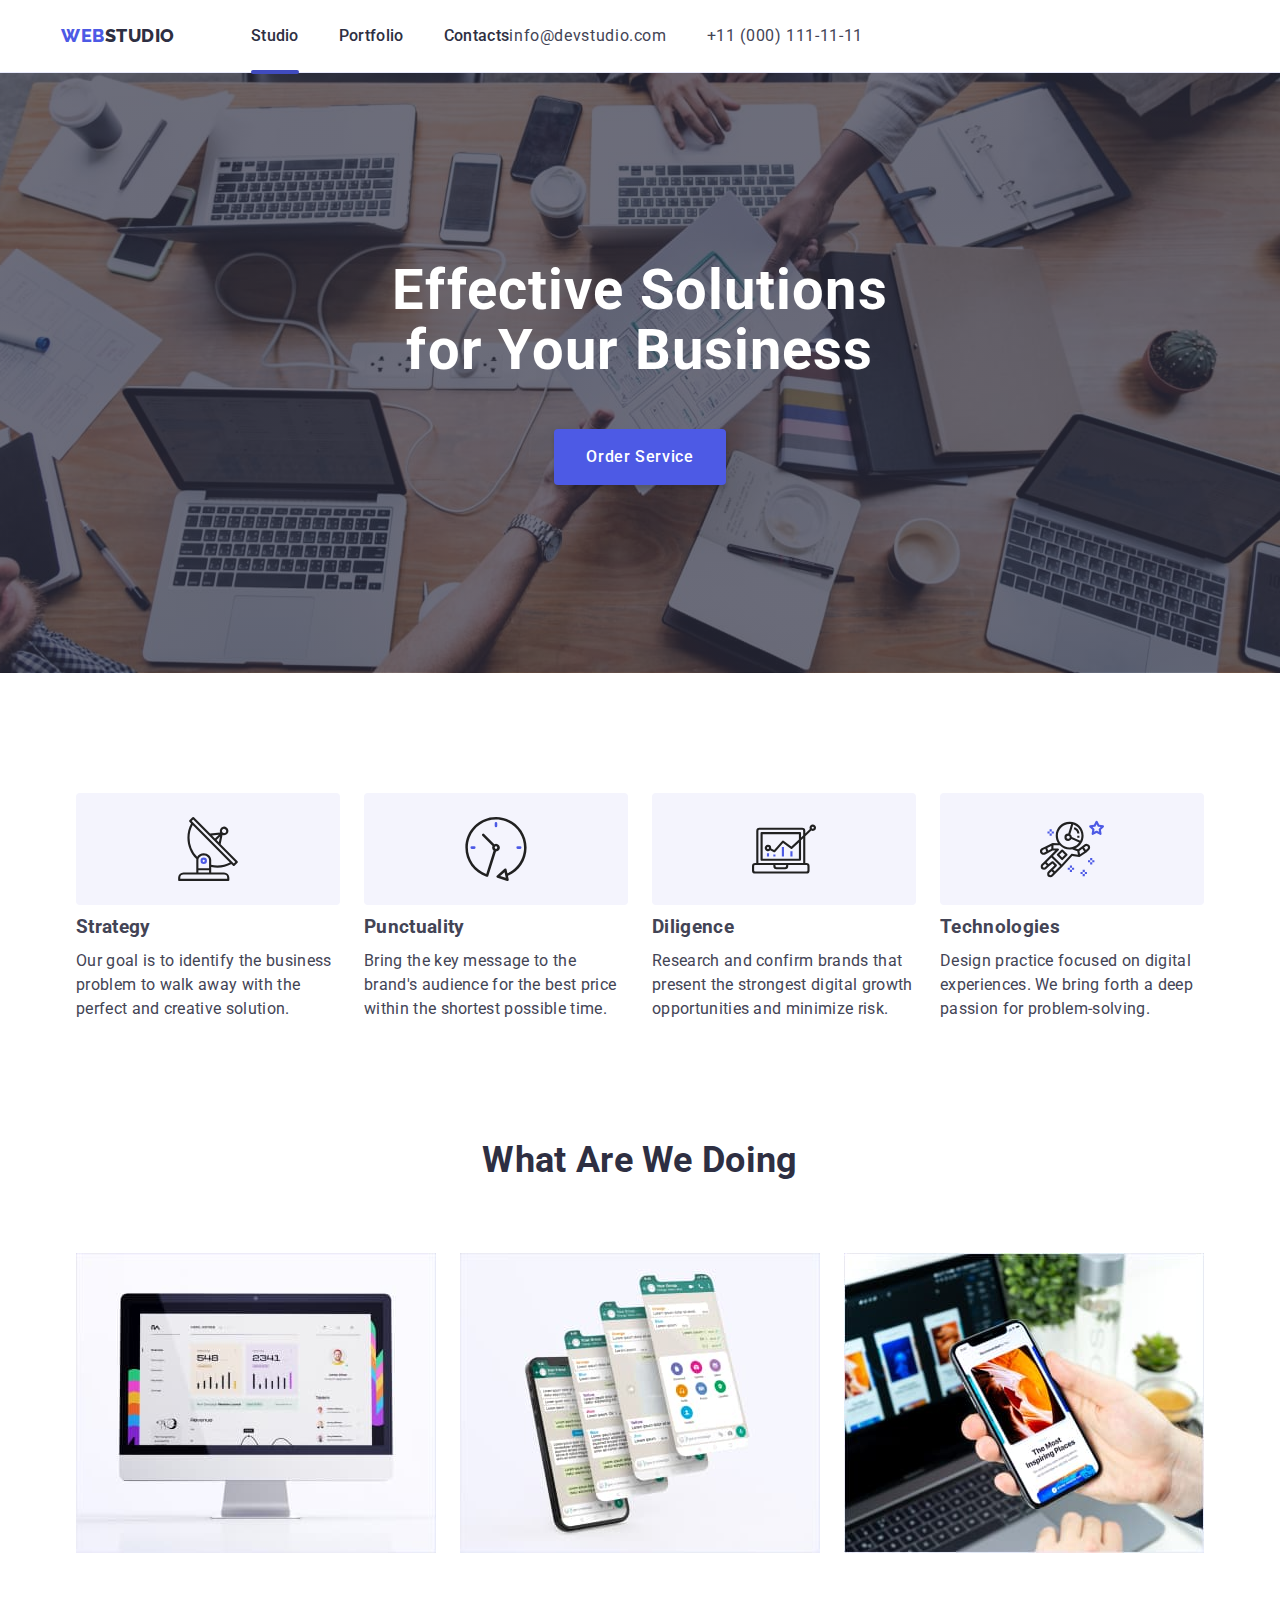
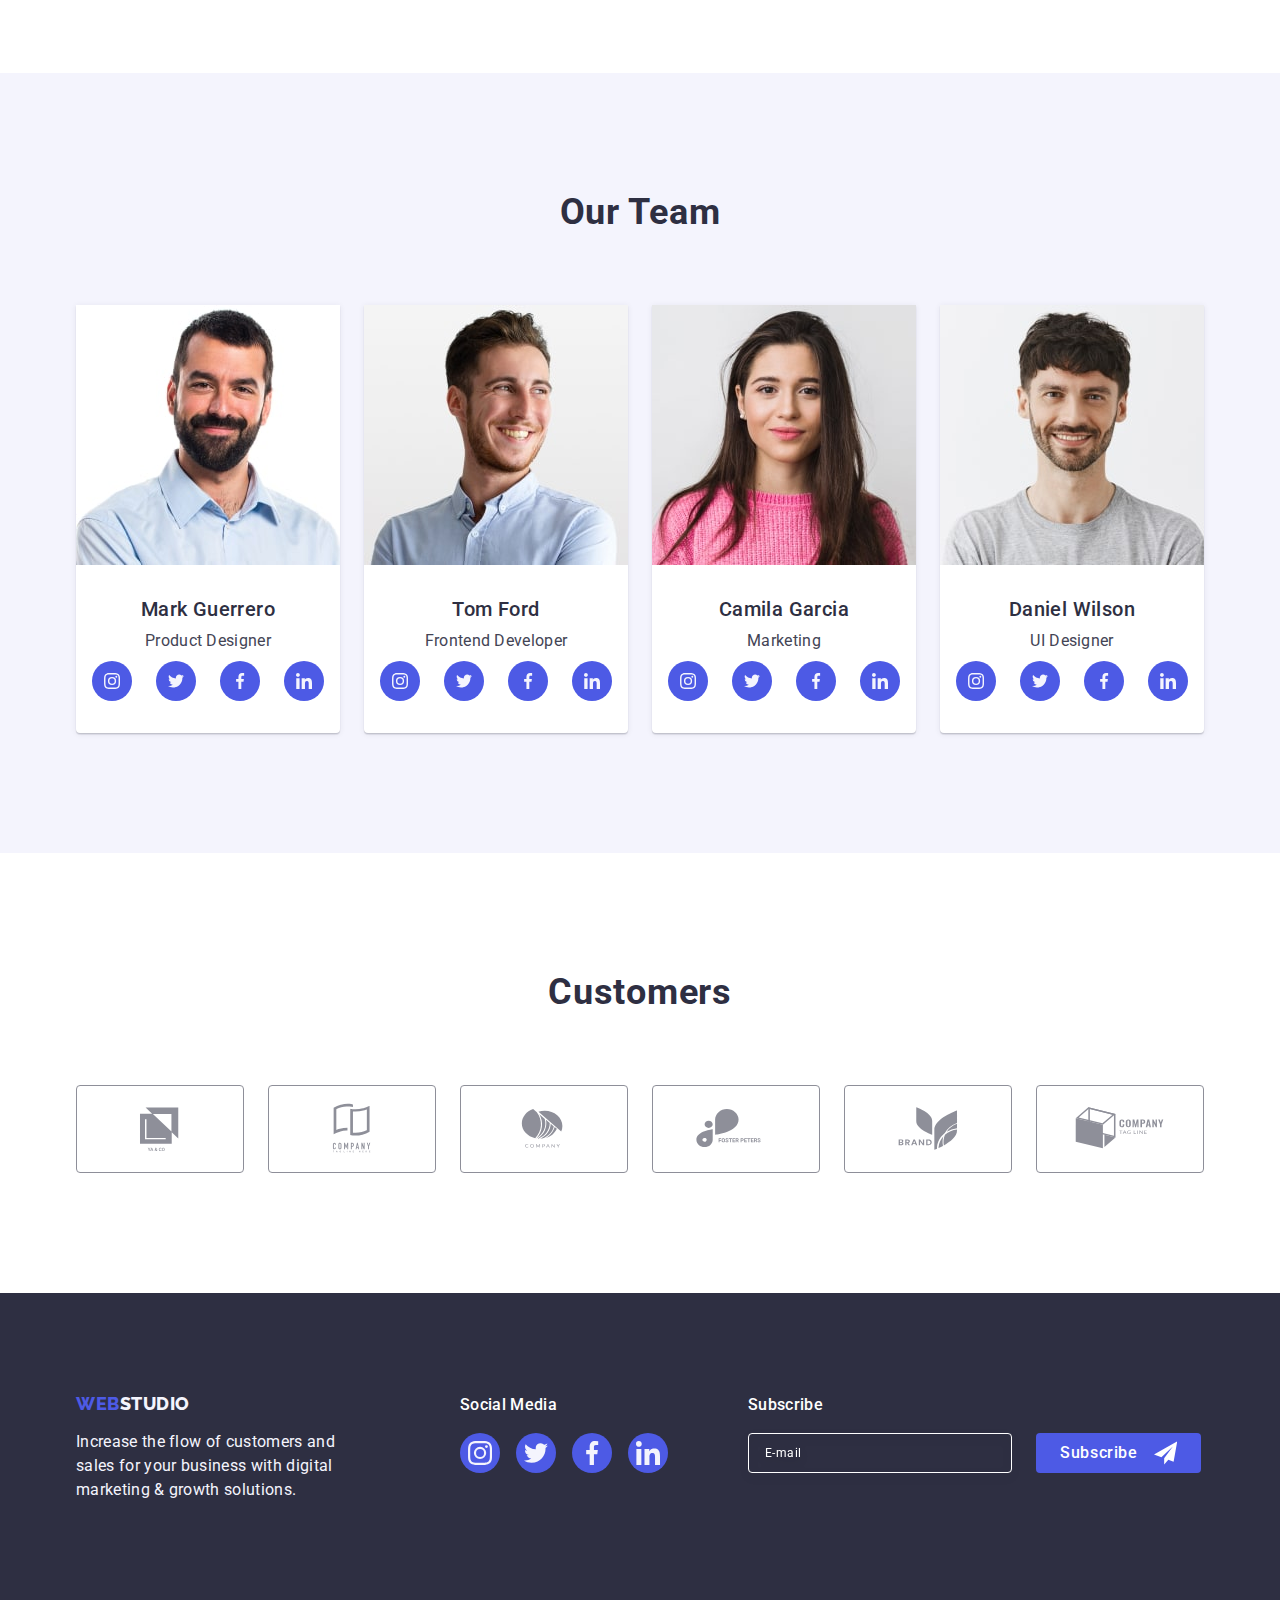
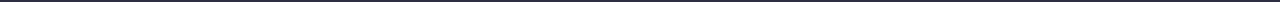
==== commit e86265c9: "hero section" ====
--- a/index.html
+++ b/index.html
@@ -127,7 +127,7 @@
      
   <main>
   <!--section 1 Effective Solutions for Your Business-->
-  <section class="hero-oder"> 
+  <section class="hero-img hero"> 
     <div class="container">
       <h1 class="hero-title">Effective Solutions for Your Business</h1>
       <button class="hero-btn" type="button" data-modal-open>Order Service</button>
--- a/css/styles.css
+++ b/css/styles.css
@@ -385,22 +385,88 @@
 /* =================/HEADER================= */
 
 /* =================HERO================= */
-
-.hero-oder {
- padding-top: 188px;
- padding-bottom: 188px;
- background-color: var(--titletext-color);
- background-image: linear-gradient(
-  rgba(46, 47, 66, 0.7),
-  rgba(46, 47, 66, 0.7)
-),
-url('../img/people-office.jpg');;
- background-repeat: no-repeat;
- background-position: center;
- background-size: cover;
- width: 1440px;
- height: 600px;
- margin: 0 auto;
+.hero{
+  background-color:var(--titletext-color) ;
+}
+@media screen and (max-width: 1157px) {
+  .hero {
+    padding: 112px 0;
+  }
+}
+
+@media screen and (min-width: 1158px) {
+  .hero {
+    padding: 188px 0;
+  }
+}
+
+.hero-img {
+  width: 100%;
+  background-position: center;
+  background-repeat: no-repeat;
+  background-size: cover;
+  background-image: linear-gradient(
+      rgba(46, 47, 66, 0.7),
+      rgba(46, 47, 66, 0.7)
+    ),
+    url('../img/people-office.jpg');
+}
+
+@media (min-device-pixel-ratio: 2),
+  (min-resolution: 192dpi),
+  (min-resolution: 2dppx) {
+  .hero__bg-image {
+    background-image: linear-gradient(
+        rgba(46, 47, 66, 0.7),
+        rgba(46, 47, 66, 0.7)
+      ),
+      url('../img/hero-mobile-2x.jpg');
+  }
+}
+
+@media screen and (min-width: 768px) {
+  .hero__bg-image {
+    width: 100%;
+    background-image: linear-gradient(
+        rgba(46, 47, 66, 0.7),
+        rgba(46, 47, 66, 0.7)
+      ),
+      url('../img/hero-tablet-1x.jpg');
+  }
+
+  @media (min-device-pixel-ratio: 2),
+    (min-resolution: 192dpi),
+    (min-resolution: 2dppx) {
+    .hero__bg-image {
+      background-image: linear-gradient(
+          rgba(46, 47, 66, 0.7),
+          rgba(46, 47, 66, 0.7)
+        ),
+        url('../img/hero-tablet-2x.jpg');
+    }
+  }
+}
+
+@media screen and (min-width: 1158px) {
+  .hero__bg-image {
+    width: 100%;
+    background-image: linear-gradient(
+        rgba(46, 47, 66, 0.7),
+        rgba(46, 47, 66, 0.7)
+      ),
+      url('../img/hero-desktop-1x.jpg');
+  }
+  @media (min-device-pixel-ratio: 2),
+    (min-resolution: 192dpi),
+    (min-resolution: 2dppx) {
+    .hero__bg-image {
+      background-image: linear-gradient(
+          rgba(46, 47, 66, 0.7),
+          rgba(46, 47, 66, 0.7)
+        ),
+        url('../img/hero-desktop-2x.jpg');
+    }
+  }
 }
  
 .hero-title {
@@ -417,6 +483,22 @@
   color: var(--white-color);
   
 }
+
+@media screen and (min-width: 768px) {
+  .hero-title {
+    font-size: 56px;
+    line-height: 1.07;
+    max-width: 496px;
+    margin: 0 auto 36px;
+  }
+}
+
+@media screen and (min-width: 1158px) {
+  .hero-title {
+    margin: 0 auto 48px;
+  }
+}
+
 /* =================/HERO================= */
 
 
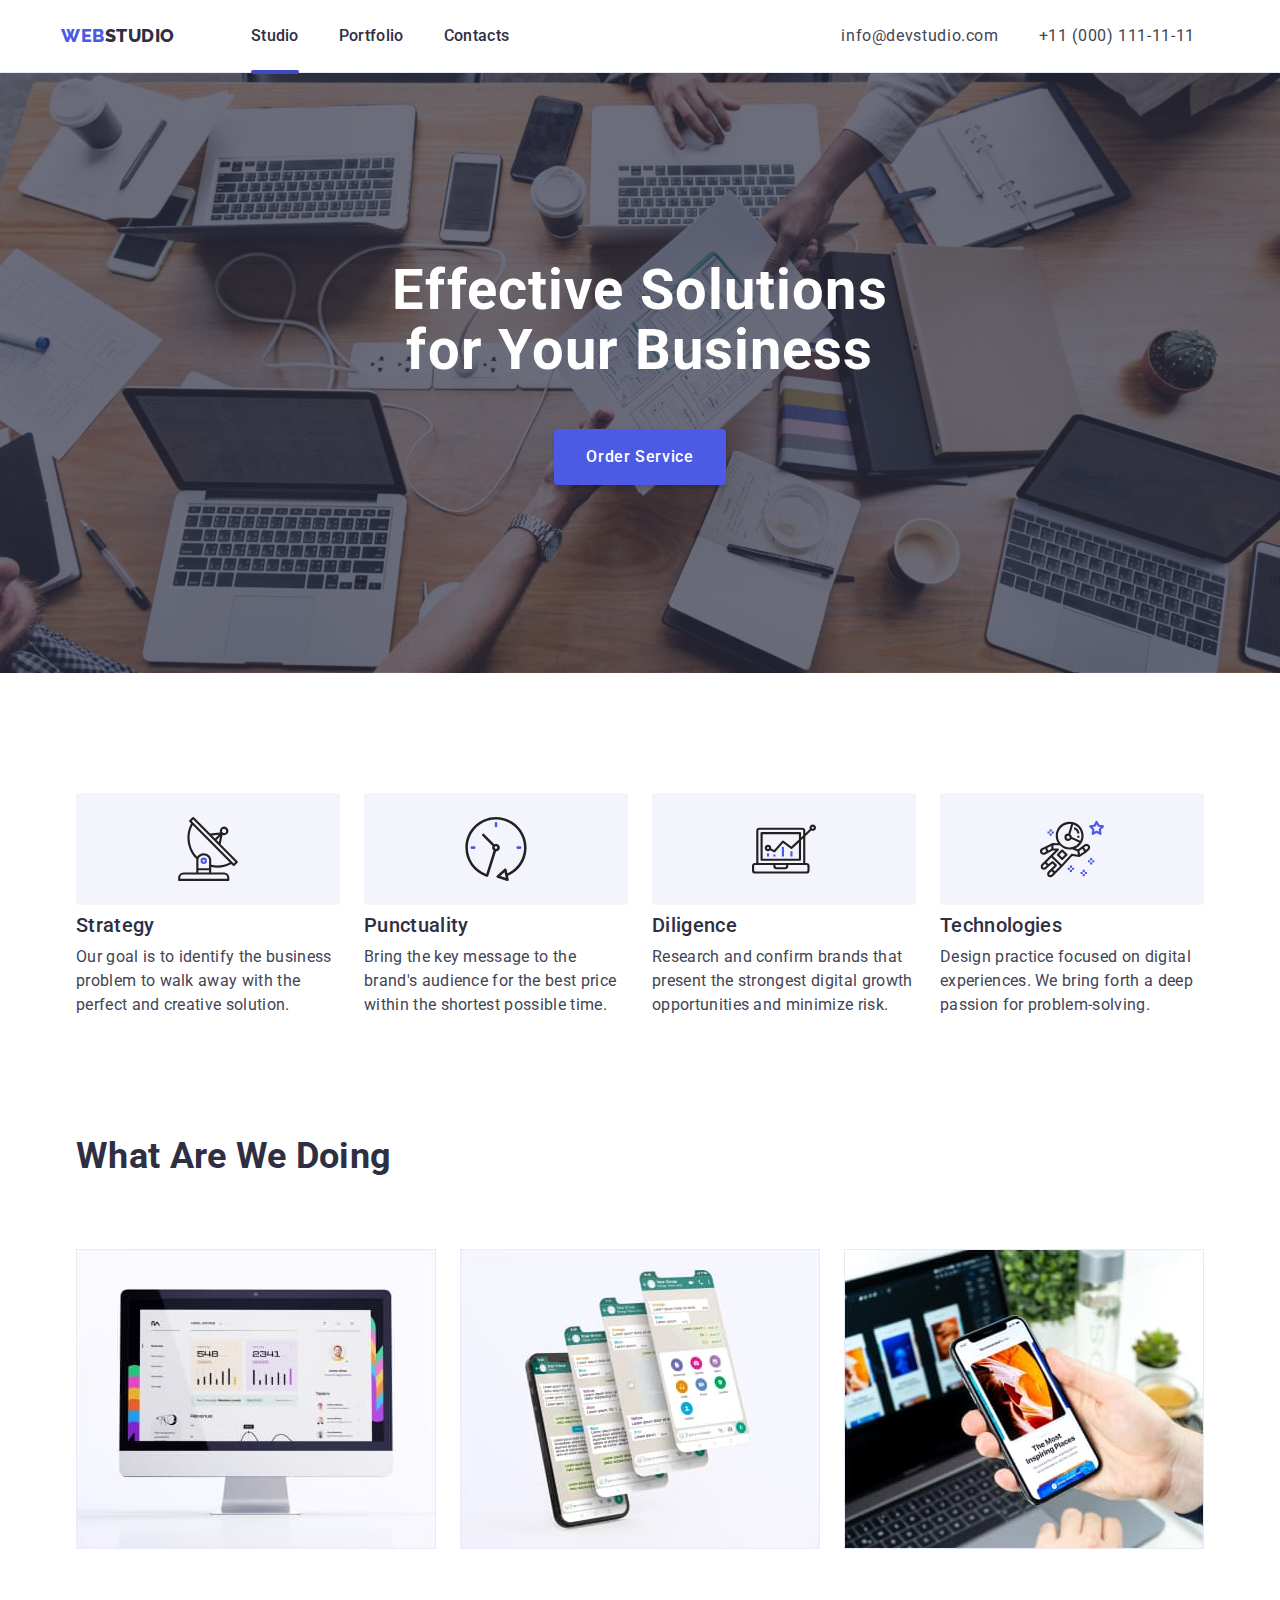
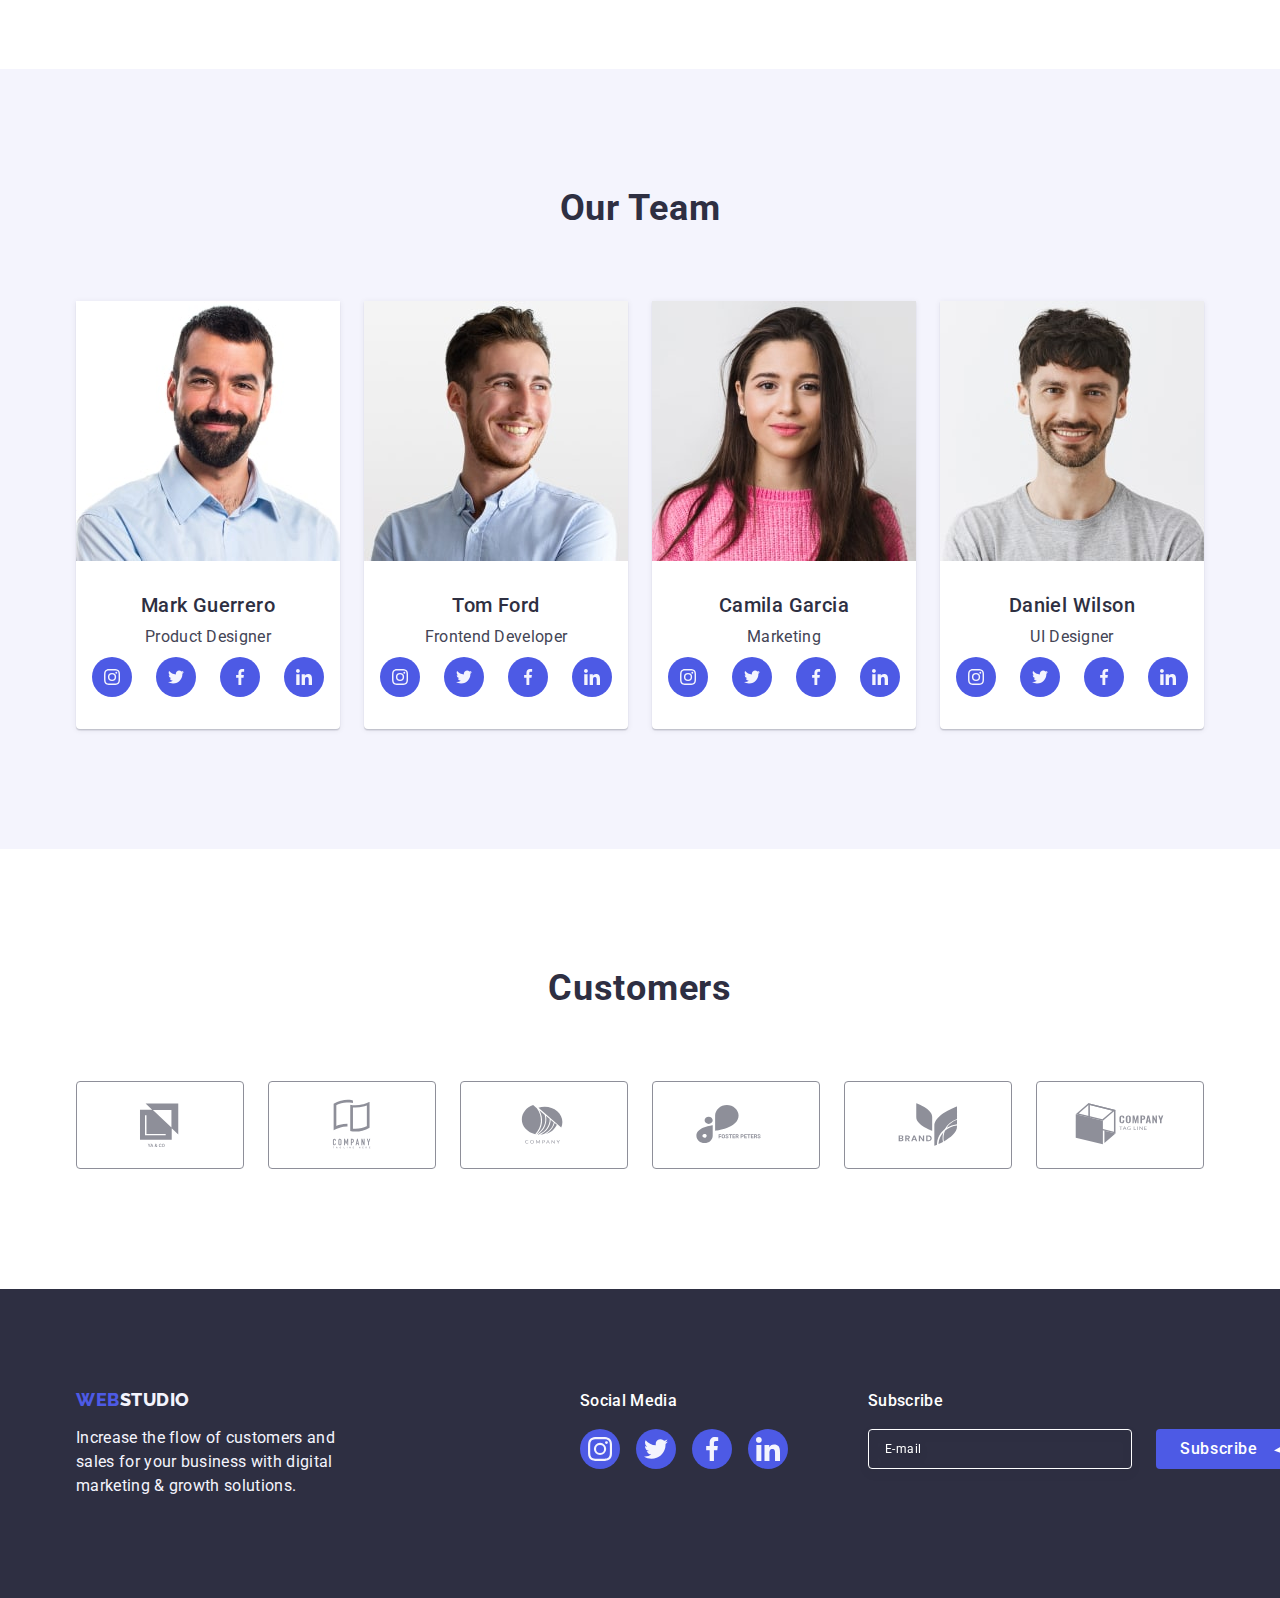
==== commit bd5636be: "workin" ====
--- a/index.html
+++ b/index.html
@@ -20,7 +20,7 @@
         <a href="./index.html" class="header-logo link">Web<span class="header-logo-second">Studio</span></a>
         <ul class="menu list">
           <li class="menu-item">
-             <a href="./index.html" class="menu-link link active">Studio</a></li>
+             <a href="./index.html" class="menu-link link  active">Studio</a></li>
           <li class="menu-item">
              <a href="./portfolio.html" class="menu-link link">Portfolio</a></li>
           <li class="menu-item">
@@ -29,12 +29,12 @@
       </nav> 
       <address class="header-adress">
         <ul class="header-adress-list list">
-             <li class="menu-item">
+             <li class="header-contacts-item">
                <a class="header-contacts link" href="mailto:info@devstudio.com">info@devstudio.com</a></li>
-              <li class="menu-item">
+              <li class="header-contacts-item">
                 <a class="header-contacts link" href="tel:+110001111111">+11 (000) 111-11-11</a></li>
         </ul>
-      </address> 
+      </address>  
       
       <button class="mobile-menu__open js-open-menu" type="button">
         <svg
@@ -144,30 +144,42 @@
           <div class="feature-wrapper">
             <svg
               class="company-icon"
-              aria-label="antenna"
               width="64"
               height="64"
             >
               <use href="./img/icons.svg#icon-antenna"></use>
             </svg>
           </div>
-          <h3 class="title">Strategy</h3>
-          <p class="text">Our goal is to identify the business problem to walk away with the perfect and creative solution.</p>
+          <h3 class="feature-title">Strategy</h3>
+          <p class="feature-text">Our goal is to identify the business problem to walk away with the perfect and creative solution.</p>
         </li>
         
         <li class="item">
           <div class="feature-wrapper">
             <svg
               class="company-icon"
-              aria-label="antenna"
               width="64"
               height="64"
             >
               <use href="./img/icons.svg#icon-clock"></use>
             </svg>
           </div>
-          <h3 class="title">Punctuality</h3>
-          <p class="text">Bring the key message to the brand's audience for the best price within the shortest possible time.</p>
+          <h3 class="feature-title">Punctuality</h3>
+          <p class="feature-text">Bring the key message to the brand's audience for the best price within the shortest possible time.</p>
+        </li>
+  
+        <li class="item">
+          <div class="feature-wrapper">
+            <svg
+              class="company-icon"
+              width="64"
+              height="64"
+            >
+              <use href="./img/icons.svg#icon-diagram"></use>
+            </svg>
+          </div>
+          <h3 class="feature-title">Diligence</h3>
+          <p class="feature-text">Research and confirm brands that present the strongest digital growth opportunities and minimize risk.</p>
         </li>
   
         <li class="item">
@@ -178,26 +190,11 @@
               width="64"
               height="64"
             >
-              <use href="./img/icons.svg#icon-diagram"></use>
-            </svg>
-          </div>
-          <h3 class="title">Diligence</h3>
-          <p class="text">Research and confirm brands that present the strongest digital growth opportunities and minimize risk.</p>
-        </li>
-  
-        <li class="item">
-          <div class="feature-wrapper">
-            <svg
-              class="company-icon"
-              aria-label="antenna"
-              width="64"
-              height="64"
-            >
               <use href="./img/icons.svg#icon-astronaut"></use>
             </svg>
           </div>
-          <h3 class="title">Technologies</h3>
-          <p class="text">Design practice focused on digital experiences. We bring forth a deep passion for problem-solving.</p>
+          <h3 class="feature-title">Technologies</h3>
+          <p class="feature-text">Design practice focused on digital experiences. We bring forth a deep passion for problem-solving.</p>
         </li>
       </ul>
     </div>
@@ -550,7 +547,7 @@
  
    <footer class="footer">
     <div class="container footer-container">
-      <div>
+      <div class="footer-logo-wrapper">
         <a class="footer-logo link" href="./index.html">Web<span class="footer-logo-second">Studio</span></a>
         <p class="footer-text">Increase the flow of customers and sales for your business with digital marketing & growth
           solutions.</p>
--- a/css/styles.css
+++ b/css/styles.css
@@ -97,20 +97,6 @@
 
 .title {
   margin-bottom: 8px; 
-}
-
-.is-hidden-js {
-  transform: scale(0.3);
-  position: absolute;
-  margin: -1px;
-  padding: 0;
-  width: 1px;
-  height: 1px;
-  border: 0;
-  white-space: nowrap;
-  clip-path: inset(100%);
-  clip: rect(0 0 0 0);
-  overflow: hidden;
 }
 
 
@@ -299,6 +285,12 @@
   letter-spacing: 0.02em;
 }
 
+@media screen and (max-width: 767px) {
+  .menu-item {
+    display: none;
+  }
+}
+
 
 .menu-link {
   padding-top: 24px;
@@ -309,32 +301,25 @@
   transition: color var(--transform-item-hover);
 }
 
-@media screen and (max-width: 767px) {
-  .menu-link {
-    display: none;
-  }
-}
-
 .menu-link:hover,
 .menu-link:focus {
 color: var(--change-color);
 background-color: var(--white-color);
 }
 
-.header-asdress-list {
+.header-adress-list {
   display: flex;
   gap: 40px;
   margin-left: 332px;
 
 }
- .header-adress {
+ .header-contacts {
   display: flex;
   gap: 40px;
   color: var(--text-color);  
   font-style: normal;
   transition: color var(--transform-item-hover);
 }  
-
 @media screen and (max-width: 767px) {
   .header-adress {
     display: none;
@@ -349,9 +334,15 @@
     gap: 40px;
   }
 }
+.header-contacts-item{
+  display: flex;
+  gap: 70px;
+  color: var(--titletext-color);
+  letter-spacing: 0.02em;
+}
 
 @media screen and (max-width: 1157px) {
-  .menu-item:first-child {
+  .header-contacts-item:first-child {
     margin-bottom: 12px;
   }
 }
@@ -374,7 +365,7 @@
     display: inline-block;
   }
 }
-
+  
 
 .header-contacts:hover{
   color:var(--change-color);
@@ -382,6 +373,7 @@
 .header-contact:focus{
   color:var(--change-color);
 }
+
 /* =================/HEADER================= */
 
 /* =================HERO================= */
@@ -504,37 +496,109 @@
 
 /* =================Feature================= */
 
-.section-feature {
-padding: 120px 0;
-}
-
-.feature-list {
-  display: flex;
-  align-items: flex-start;
-  padding: 0px;
-  gap: 24px;
-
-}
-.feature-list .item {
-  width: 264px;
-}
-
-.feature-list .text {
+@media screen and (max-width: 1157px) {
+  .section-feature {
+    padding: 96px 0;
+  }
+}
+
+@media screen and (min-width: 1158px) {
+  .section-feature {
+    padding: 120px 0;
+  }
+}
+
+@media screen and (max-width: 767px) {
+  .section-feature {
+    display: flex;
+    flex-direction: column;
+    gap: 72px;
+  }
+}
+@media screen and (min-width: 768px) {
+  .feature-list {
+    display: flex;
+    flex-direction: row;
+    flex-wrap: wrap;
+    row-gap: 72px;
+    column-gap: 24px;
+  }
+}
+
+@media screen and (min-width: 1158px) {
+  .feature-list {
+    flex-wrap: nowrap;
+    gap: 24px;
+  }
+}
+
+@media screen and (min-width: 768px) {
+  .feature-list .item {
+    width: calc((100% - 24px) / 2);
+  }
+}
+
+@media screen and (min-width: 1158px) {
+  .feature-list .item {
+    width: calc((100% - 72px) / 4);
+  }
+}
+
+.feature-title{
+  color: var(--titletext-color);
+  text-align: center;
+  font-weight: 700;
+  font-size: 36px;
+  line-height: 1.11;
+  margin-bottom: 8px;
+}
+
+@media screen and (min-width: 768px) {
+  .feature-title {
+    text-align: start;
+  }
+}
+
+@media screen and (min-width: 1158px) {
+  .feature-title{
+    font-weight: 500;
+    font-size: 20px;
+    line-height: 1.2;
+  }
+}
+
+
+.feature-text {
   
   color: var(--text-color);
   line-height: 1.5;
-  }
+ }
+
+ @media screen and (min-width: 1158px) {
+  .feature-text {
+    font-weight: 400;
+  }
+}
+ 
+
+
+.feature-wrapper {
+  display: flex;
+  align-items: center;
+  justify-content: center;
+  height: 112px;
+  border-radius: 4px;
+   background-color: var(--backgound-cloud);
+  margin-bottom: 8px;
+}
+
+@media screen and (max-width: 1157px) {
   .feature-wrapper {
-    display: flex;
-    align-items: center;
-    justify-content: center;
-    height: 112px;
-    border-radius: 4px;
-    background-color: var(--backgound-cloud);
-    margin-bottom: 8px;
-  }
+    display: none;
+  }
+}
+  
 /* =================projects================= */
-
 .section-projects {
   padding-top: 0; 
   padding-bottom: 120px;
@@ -543,13 +607,55 @@
   justify-content: center;
 }
 
-
-.projects-list {
+@media screen and (max-width: 1157px) {
+  .section-projects {
+    display: none;
+  }
+}
+
+@media screen and (min-width: 1158px) {
+  .section-projects{
+    padding-bottom: 120px;
+  }
+
+  .section-title {
+    color: var(--titletext-color);
+    font-weight: 700;
+    font-size: 36px;
+    line-height: 1.11;
+    text-align: center;
+    text-transform: capitalize;
+    margin-bottom: 72px;
+  }
+
+  .section-title{
+    display: flex;
+    gap: 24px;
+  }
+}
+
+.section-projects {
+  padding-top: 0; 
+  padding-bottom: 120px;
+  top: 1016px;
+  left: 156px;
+  justify-content: center;
+}
+
+
+.section-title {
   display: flex;
   gap: 24px;
   align-items: flex-start;
   padding: 0px;
-  } 
+  }
+
+  .projects-list {
+    display: flex;
+    gap: 24px;
+    align-items: flex-start;
+    padding: 0px;
+    } 
 
 .projects-list >.item {
   color: var(--text-color);
@@ -562,6 +668,18 @@
 .team {
   background-color: var(--backgound-cloud);
   padding: 120px 0;
+}
+
+@media screen and (max-width: 1157px) {
+  .team {
+    padding: 96px 0;
+  }
+}
+
+@media screen and (min-width: 1158px) {
+  .team {
+    padding: 120px 0;
+  }
 }
 
 .team-title {
@@ -581,12 +699,41 @@
   gap: 24px;
 }
 
+@media screen and (min-width: 768px) {
+  .team-list {
+    display: flex;
+    flex-direction: row;
+    flex-wrap: wrap;
+    row-gap: 64px;
+    column-gap: 24px;
+  }
+}
+
+@media screen and (min-width: 1158px) {
+  .team-list {
+    flex-wrap: nowrap;
+    gap: 24px;
+  }
+}
+
 .team-item {
   background-color: var(--white-color);
   box-shadow: 0px 2px 1px 0px rgba(46, 47, 66, 0.08),
     0px 1px 1px 0px rgba(46, 47, 66, 0.16),
     0px 1px 6px 0px rgba(46, 47, 66, 0.08);
   border-radius: 0px 0px 4px 4px;
+}
+
+@media screen and (min-width: 768px) {
+  .team-item {
+    width: calc((100%-24px) / 2);
+  }
+}
+
+@media screen and (min-width: 1158px) {
+  .team-item {
+    width: calc((100%-72px) / 4);
+  }
 }
 
 .team-wrapper {
@@ -646,8 +793,22 @@
  
 /* =================/our team================= */
 /* =================customers================ */
-.customers {
-  padding: 120px 0;
+@media screen and (max-width: 1157px) {
+  .customers {
+    padding: 96px 0;
+  }
+}
+
+@media screen and (min-width: 1158px) {
+  .customers {
+    padding: 120px 0;
+  }
+}
+
+@media screen and (min-width: 768px) and (max-width: 1157px) {
+  .customers__container {
+    width: 552px;
+  }
 }
 
 .customers-title {
@@ -666,10 +827,32 @@
   justify-content: center;
   gap: 24px;
 }
-
+@media screen and (min-width: 768px) {
+  .customers-list {
+    gap: 24px;
+    row-gap: 72px;
+  }
+}
+
+@media screen and (min-width: 1158px) {
+  .customers-list {
+    gap: 24px;
+  }
+}
 .customers-item {
   width: 168px;
   height: 88px;
+}
+@media screen and (min-width: 768px) {
+  .customers-item {
+    width: calc((100% - 48px) / 3);
+  }
+}
+
+@media screen and (min-width: 1158px) {
+  .customers-item {
+    width: calc((100% - 120px) / 6);
+  }
 }
 
 .customers-link {
@@ -701,6 +884,20 @@
   padding-top: 96px;
   padding-bottom: 120px;
 }
+@media screen and (min-width: 768px) {
+  .portfolio {
+    padding-top: 64px;
+    padding-bottom: 96px;
+  }
+}
+
+@media screen and (min-width: 1158px) {
+  .portfolio {
+    padding-top: 100px;
+    padding-bottom: 120px;
+  }
+}
+
 
 .portfolio-filter {
   margin-bottom: 72px; 
@@ -708,6 +905,18 @@
   justify-content: center;
   gap: 24px;
   
+}
+@media screen and (min-width: 768px) {
+  .portfolio-filter {
+    justify-content: center;
+    margin-bottom: 64px;
+  }
+}
+
+@media screen and (min-width: 1158px) {
+  .portfolio-filter {
+    margin-bottom: 72px;
+  }
 }
 
 .project-title {
@@ -734,10 +943,33 @@
   column-gap: 24px;
   row-gap: 48px; 
  }
-
- .projects-item {
-  width: calc((100% - 48px) / 3);
-  transition: box-shadow var(--transform-item-hover);
+ @media screen and (min-width: 768px) {
+  .portfolio-projects-list {
+    display: flex;
+    flex-wrap: wrap;
+    row-gap: 72px;
+    column-gap: 24px;
+  }
+}
+
+@media screen and (min-width: 1158px) {
+  .portfolio-projects-list {
+    row-gap: 48px;
+  }
+}
+
+
+@media screen and (max-width: 767px) {
+  .projects-item:not(:last-child) {
+    margin-bottom: 48px;
+  }
+}
+
+@media screen and (min-width: 1158px) {
+  .projects-item {
+    width: calc((100% - 48px) / 3);
+    transition: box-shadow var(--transform-item-hover);
+  }
 }
 
 .projects-link {
@@ -807,7 +1039,17 @@
   position: relative;
   overflow: hidden;
 }
-
+@media screen and (min-width: 768px) {
+  .project-image-wrapper {
+    width: 356px;
+  }
+}
+
+@media screen and (min-width: 1158px) {
+  .project-image-wrapper {
+    width: 360px;
+  }
+}
 .projects-item:hover .overlay{
   transform:translate(0,0);
 }
@@ -822,11 +1064,50 @@
   background-color: var(--titletext-color);
 }
 
+@media screen and (max-width: 1157px) {
+  .footer {
+    padding: 96px 0;
+  }
+}
+
+
  .footer-container{
     display: flex;
     padding-top: 100px;
     padding-bottom: 100px;
   }
+  @media screen and (min-width: 768px) and (max-width: 1157px) {
+    .footer-container {
+      width: 552px;
+      text-align: start;
+      display: flex;
+      flex-wrap: wrap;
+    }
+  }
+  
+  @media screen and (min-width: 1158px) {
+    .footer-container {
+      display: flex;
+      text-align: start;
+    }
+  }
+  .footer-logo-wrapper {
+    width: 264px;
+    margin: 0 auto;
+  }
+  
+  @media screen and (min-width: 768px) {
+    .footer-logo-wrapper {
+      margin: 0 24px 0 0;
+    }
+  }
+  
+  @media screen and (min-width: 1158px) {
+    .footer-logo-wrapper {
+      margin-right: 120px;
+    }
+  }
+  
 
 .footer-logo {
   display: inline-block;
@@ -841,6 +1122,7 @@
  color: var(--blue-color);
 }
 
+
 .footer-logo-second {
   color: var(--backgound-cloud);
   margin-top: 101.5px;
@@ -860,12 +1142,24 @@
   height: 80px;
   margin-left: 120px;
 }
+@media screen and (min-width: 768px) {
+  .social-media-wrapper {
+    margin-top: 0;
+  }
+}
+
+
 .social-media-text{
   font-weight: 500;
   font-size: 16px;
   line-height: 1.5;
   color: var(--white-color);
   margin-bottom: 16px;
+}
+@media screen and (min-width: 768px) {
+  .social-media-text {
+    margin-top: 0;
+  }
 }
 
 .social-media-icon {
@@ -929,6 +1223,19 @@
   transition: transform 250ms cubic-bezier(0.4, 0, 0.2, 1);
   padding: 72px 24px 24px 24px;
 }
+@media screen and (max-width: 427px) {
+  .modal {
+    max-width: 320px;
+    overflow-y: scroll;
+  }
+}
+
+@media screen and (min-width: 768px) {
+  .modal {
+    max-width: 408px;
+  }
+}
+
 
 .modal-button {
   padding: 0;
@@ -958,12 +1265,23 @@
 flex-shrink: 0;
 }
 
-.footer-subscribe-wrapper {
-  margin-top: 0;
-  margin-left: 80px;
-  width: 264px;
-  height: 40px;
-  flex-shrink: 0;
+@media screen and (max-width: 767px) {
+  .footer-subscribe-wrapper {
+    margin-top: 72px;
+  }
+}
+
+@media screen and (min-width: 768px) {
+  .footer-subscribe-wrapper {
+    margin-top: 72px;
+  }
+}
+
+@media screen and (min-width: 1158px) {
+  .footer-subscribe-wrapper {
+    margin-top: 0;
+    margin-left: 80px;
+  }
 }
 
 .footer-subscribe-text {
@@ -979,6 +1297,14 @@
   flex-direction: row;
   gap: 24px;
 }
+@media screen and (min-width: 768px) {
+  .footer-subscribe-form {
+    display: flex;
+    flex-direction: row;
+    gap: 24px;
+  }
+}
+
 
 .footer-subscribe-input {
   font-weight: 400;
@@ -996,6 +1322,12 @@
   filter: drop-shadow(0px 4px 4px rgba(0, 0, 0, 0.15));
   outline: none;
 }
+@media screen and (min-width: 768px) {
+  .footer-subscribe-input {
+    width: 264px;
+  }
+}
+
 
 .footer-subscribe-input::placeholder {
   color: var(--white-color);
@@ -1197,7 +1529,7 @@
   background-color: var(--change-color);
 }
 
-@media screen and (min-width: 768px) {
+@media screen and (min-width: 428px) {
   .mobile-menu__open {
     display: none;
   }
@@ -1233,7 +1565,7 @@
   transform: translateX(0);
 }
 
-@media screen and (max-width: 767px) {
+@media screen and (max-width: 428px) {
   .mobile-menu__wrapper {
     max-width: 428px;
   }
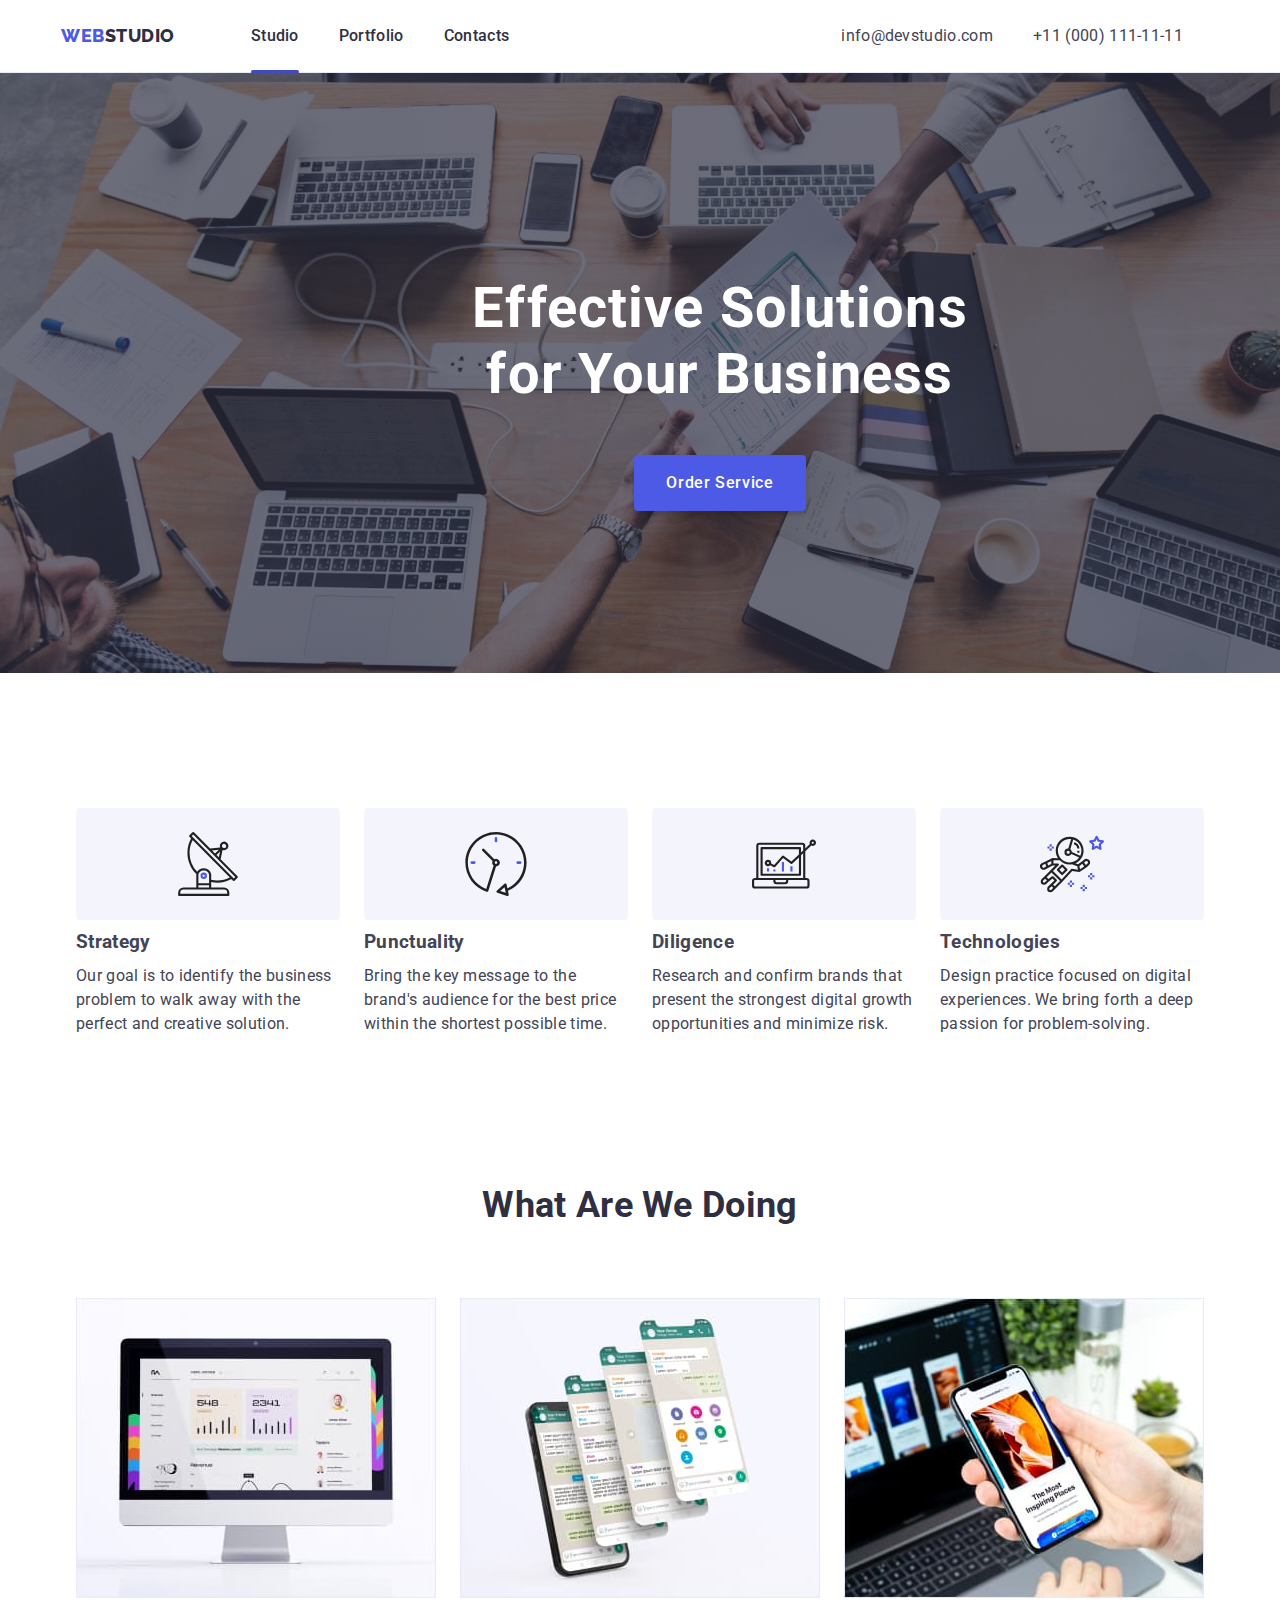
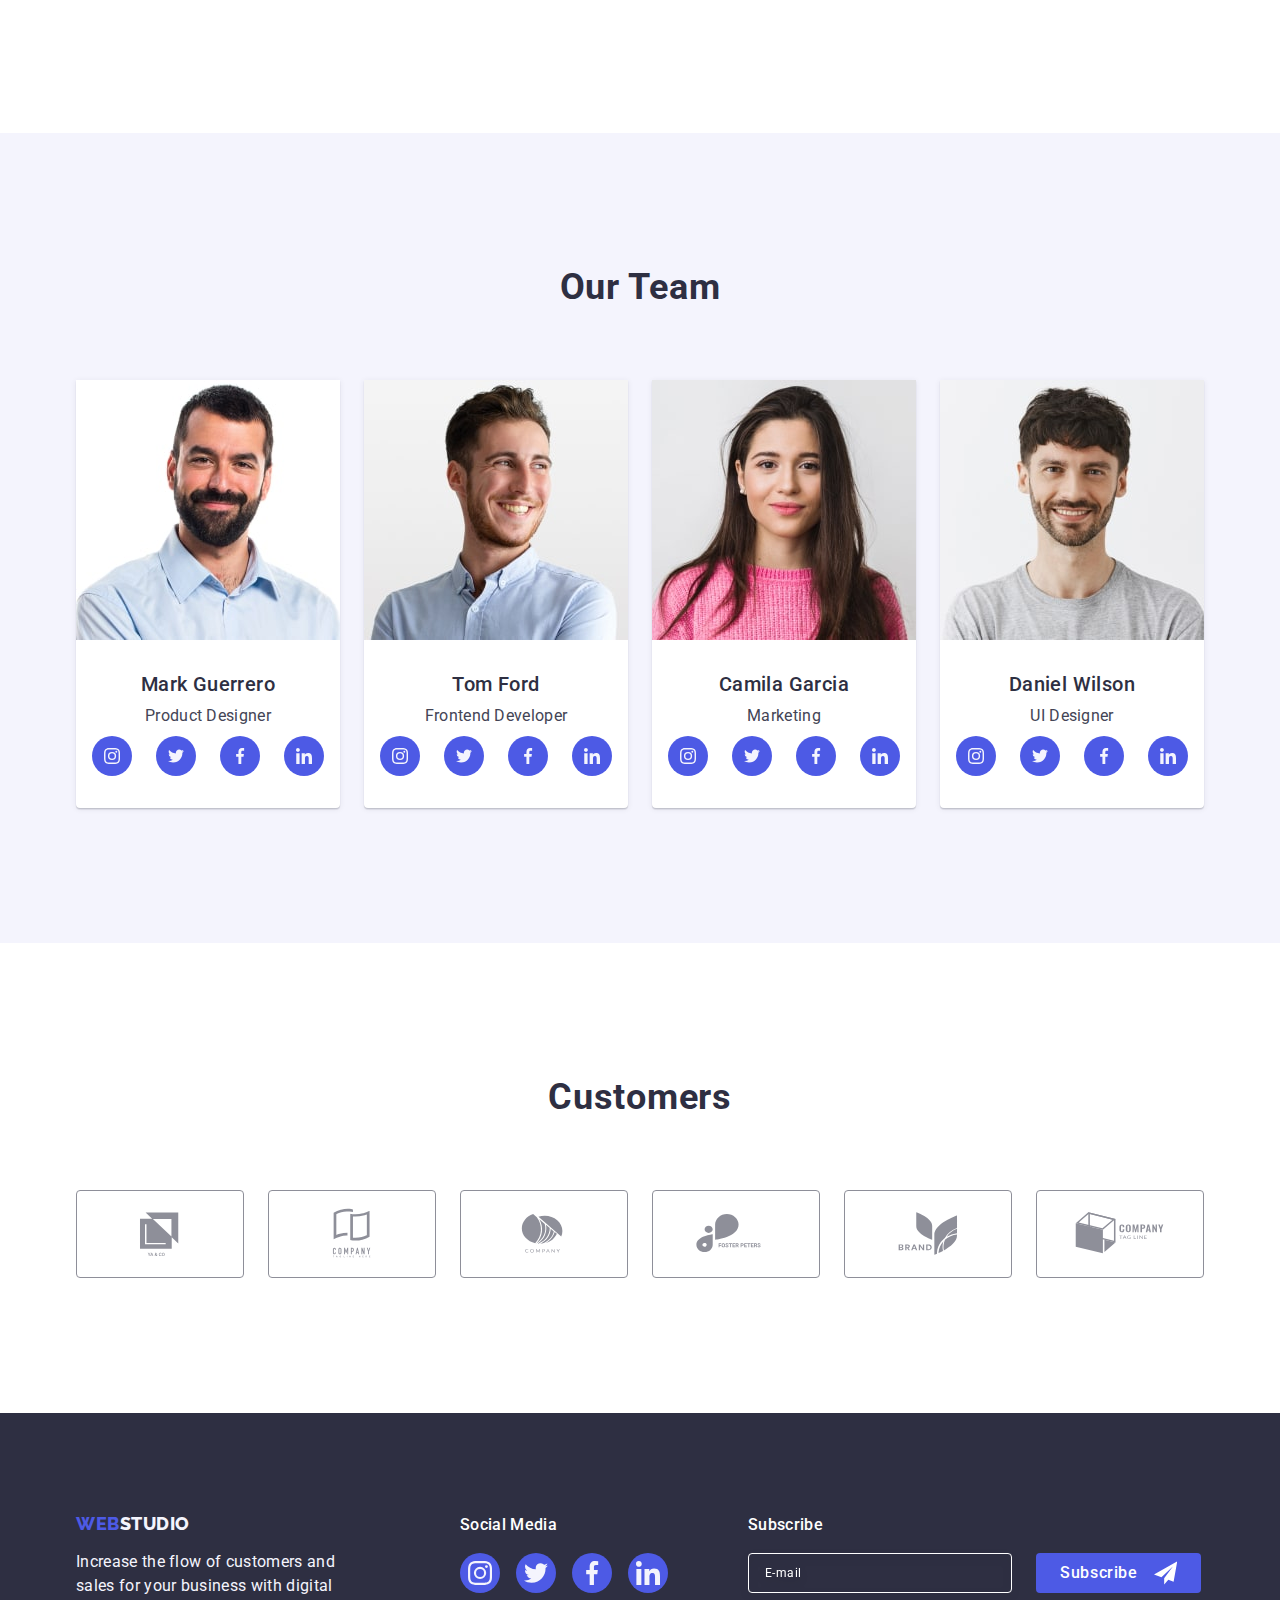
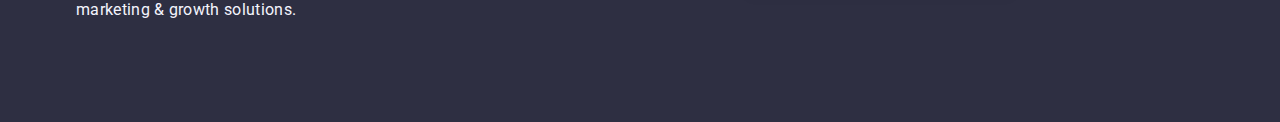
==== commit 7d62ad94: "all by 0" ====
--- a/index.html
+++ b/index.html
@@ -20,7 +20,7 @@
         <a href="./index.html" class="header-logo link">Web<span class="header-logo-second">Studio</span></a>
         <ul class="menu list">
           <li class="menu-item">
-             <a href="./index.html" class="menu-link link  active">Studio</a></li>
+             <a href="./index.html" class="menu-link link active">Studio</a></li>
           <li class="menu-item">
              <a href="./portfolio.html" class="menu-link link">Portfolio</a></li>
           <li class="menu-item">
@@ -28,106 +28,19 @@
         </ul>
       </nav> 
       <address class="header-adress">
-        <ul class="header-adress-list list">
-             <li class="header-contacts-item">
+        <ul class="header-asdress-list list">
+             <li class="menu-item">
                <a class="header-contacts link" href="mailto:info@devstudio.com">info@devstudio.com</a></li>
-              <li class="header-contacts-item">
+              <li class="menu-item">
                 <a class="header-contacts link" href="tel:+110001111111">+11 (000) 111-11-11</a></li>
         </ul>
       </address>  
-      
-      <button class="mobile-menu__open js-open-menu" type="button">
-        <svg
-          class="mobile-menu__open-icon"
-          width="32"
-          height="22"
-        >
-          <use href="./img/icons.svg#menu-open"></use>
-        </svg>
-      </button>
-
-      <div class="mobile-menu__container js-menu-container">
-        <div class="mobile-menu__wrapper">
-          <button class="mobile-menu__close js-close-menu" type="button">
-            <svg
-              class="mobile-menu__close-icon"
-              width="8"
-              height="8"
-            >
-              <use href="./img/icons.svg#icon-modal-close"></use>
-            </svg>
-          </button>
-          <ul class="mobile-menu__list list">
-            <li class="mobile-menu__item">
-              <a class="mobile-menu__nav current link" href="./index.html"
-                >Studio</a
-              >
-            </li>
-            <li class="mobile-menu__item">
-              <a class="mobile-menu__nav link" href="./portfolio.html"
-                >Portfolio</a
-              >
-            </li>
-            <li class="mobile-menu__item">
-              <a class="mobile-menu__nav link" href="">Contacts</a>
-            </li>
-          </ul>
-          <address class="mobile-menu__contacts">
-            <ul class="mobile-menu__contacts-list list">
-              <li class="mobile-menu__contacts-item">
-                <a
-                  class="mobile-menu__contacts-tel link"
-                  href="tel:+110001111111"
-                  >+11 (000) 111-11-11</a
-                >
-              </li>
-              <li class="mobile-menu__contacts-item">
-                <a
-                  class="mobile-menu__contacts-mail link"
-                  href="mailto:info@devstudio.com"
-                  >info@devstudio.com</a
-                >
-              </li>
-            </ul>
-          </address>
-          <ul class="mobile-menu__social-list list">
-            <li class="mobile-menu__social-item">
-              <a class="mobile-menu__social-link link" href="">
-                <svg class="mobile-menu__social-icon" width="16" height="16">
-                  <use href="./img/icons.svg#icon-instagram"></use>
-                </svg>
-              </a>
-            </li>
-            <li class="mobile-menu__social-item">
-              <a class="mobile-menu__social-link link" href="">
-                <svg class="mobile-menu__social-icon" width="16" height="16">
-                  <use href="./img/icons.svg#icon-twitter"></use>
-                </svg>
-              </a>
-            </li>
-            <li class="mobile-menu__social-item">
-              <a class="mobile-menu__social-link link" href="">
-                <svg class="mobile-menu__social-icon" width="16" height="16">
-                  <use href="./img/icons.svg#icon-facebook"></use>
-                </svg>
-              </a>
-            </li>
-            <li class="mobile-menu__social-item">
-              <a class="mobile-menu__social-link link" href="">
-                <svg class="mobile-menu__social-icon" width="16" height="16">
-                  <use href="./img/icons.svg#icon-linkedin"></use>
-                </svg>
-              </a>
-            </li>
-          </ul>
-        </div>
-      </div>
-     </div>
+    </div>
   </header>
      
   <main>
   <!--section 1 Effective Solutions for Your Business-->
-  <section class="hero-img hero"> 
+  <section class="hero-oder"> 
     <div class="container">
       <h1 class="hero-title">Effective Solutions for Your Business</h1>
       <button class="hero-btn" type="button" data-modal-open>Order Service</button>
@@ -144,42 +57,30 @@
           <div class="feature-wrapper">
             <svg
               class="company-icon"
+              aria-label="antenna"
               width="64"
               height="64"
             >
               <use href="./img/icons.svg#icon-antenna"></use>
             </svg>
           </div>
-          <h3 class="feature-title">Strategy</h3>
-          <p class="feature-text">Our goal is to identify the business problem to walk away with the perfect and creative solution.</p>
+          <h3 class="title">Strategy</h3>
+          <p class="text">Our goal is to identify the business problem to walk away with the perfect and creative solution.</p>
         </li>
         
         <li class="item">
           <div class="feature-wrapper">
             <svg
               class="company-icon"
+              aria-label="antenna"
               width="64"
               height="64"
             >
               <use href="./img/icons.svg#icon-clock"></use>
             </svg>
           </div>
-          <h3 class="feature-title">Punctuality</h3>
-          <p class="feature-text">Bring the key message to the brand's audience for the best price within the shortest possible time.</p>
-        </li>
-  
-        <li class="item">
-          <div class="feature-wrapper">
-            <svg
-              class="company-icon"
-              width="64"
-              height="64"
-            >
-              <use href="./img/icons.svg#icon-diagram"></use>
-            </svg>
-          </div>
-          <h3 class="feature-title">Diligence</h3>
-          <p class="feature-text">Research and confirm brands that present the strongest digital growth opportunities and minimize risk.</p>
+          <h3 class="title">Punctuality</h3>
+          <p class="text">Bring the key message to the brand's audience for the best price within the shortest possible time.</p>
         </li>
   
         <li class="item">
@@ -190,11 +91,26 @@
               width="64"
               height="64"
             >
+              <use href="./img/icons.svg#icon-diagram"></use>
+            </svg>
+          </div>
+          <h3 class="title">Diligence</h3>
+          <p class="text">Research and confirm brands that present the strongest digital growth opportunities and minimize risk.</p>
+        </li>
+  
+        <li class="item">
+          <div class="feature-wrapper">
+            <svg
+              class="company-icon"
+              aria-label="antenna"
+              width="64"
+              height="64"
+            >
               <use href="./img/icons.svg#icon-astronaut"></use>
             </svg>
           </div>
-          <h3 class="feature-title">Technologies</h3>
-          <p class="feature-text">Design practice focused on digital experiences. We bring forth a deep passion for problem-solving.</p>
+          <h3 class="title">Technologies</h3>
+          <p class="text">Design practice focused on digital experiences. We bring forth a deep passion for problem-solving.</p>
         </li>
       </ul>
     </div>
@@ -547,7 +463,7 @@
  
    <footer class="footer">
     <div class="container footer-container">
-      <div class="footer-logo-wrapper">
+      <div>
         <a class="footer-logo link" href="./index.html">Web<span class="footer-logo-second">Studio</span></a>
         <p class="footer-text">Increase the flow of customers and sales for your business with digital marketing & growth
           solutions.</p>
@@ -721,7 +637,6 @@
   </div>
 </div>
     </div>
-   <script src="./js/modal.js" type="module"></script>
-   <script src="./js/mobile-menu.js" type="module"></script>
+   <script src="./js/modal.js"></script>
  </body>
 </html>
--- a/css/styles.css
+++ b/css/styles.css
@@ -71,25 +71,6 @@
   padding: 15px;
 }
 
-@media screen and (min-width: 428px) {
-  .container {
-    width: 428px;
-  }
-}
-
-@media screen and (min-width: 768px) {
-  .container {
-    width: 768px;
-  }
-}
-
-@media screen and (min-width: 1158px) {
-  .container {
-    width: 1158px;
-    padding: 0 15px;
-  }
-}
-
 .section {
   padding-top: 120px;
   padding-bottom: 120px;
@@ -98,7 +79,6 @@
 .title {
   margin-bottom: 8px; 
 }
-
 
 .visually-hidden {
   position: absolute;
@@ -285,12 +265,6 @@
   letter-spacing: 0.02em;
 }
 
-@media screen and (max-width: 767px) {
-  .menu-item {
-    display: none;
-  }
-}
-
 
 .menu-link {
   padding-top: 24px;
@@ -307,7 +281,7 @@
 background-color: var(--white-color);
 }
 
-.header-adress-list {
+.header-asdress-list {
   display: flex;
   gap: 40px;
   margin-left: 332px;
@@ -320,51 +294,6 @@
   font-style: normal;
   transition: color var(--transform-item-hover);
 }  
-@media screen and (max-width: 767px) {
-  .header-adress {
-    display: none;
-  }
-}
-
-@media screen and (min-width: 1158px) {
-  .header-adress-list {
-    padding-top: 24px;
-    padding-bottom: 24px;
-    display: flex;
-    gap: 40px;
-  }
-}
-.header-contacts-item{
-  display: flex;
-  gap: 70px;
-  color: var(--titletext-color);
-  letter-spacing: 0.02em;
-}
-
-@media screen and (max-width: 1157px) {
-  .header-contacts-item:first-child {
-    margin-bottom: 12px;
-  }
-}
-
-@media screen and (min-width: 768px) {
-  .header-contacts {
-    color: var(--text-color);
-    font-weight: 400;
-    font-size: 12px;
-    line-height: 1.17;
-    letter-spacing: 0.04em;
-    transition: color 250ms cubic-bezier(0.4, 0, 0.2, 1);
-  }
-}
-
-@media screen and (min-width: 1158px) {
-  .header-contacts {
-    font-size: 16px;
-    line-height: 1.5;
-    display: inline-block;
-  }
-}
   
 
 .header-contacts:hover{
@@ -373,92 +302,25 @@
 .header-contact:focus{
   color:var(--change-color);
 }
-
 /* =================/HEADER================= */
 
 /* =================HERO================= */
-.hero{
-  background-color:var(--titletext-color) ;
-}
-@media screen and (max-width: 1157px) {
-  .hero {
-    padding: 112px 0;
-  }
-}
-
-@media screen and (min-width: 1158px) {
-  .hero {
-    padding: 188px 0;
-  }
-}
-
-.hero-img {
-  width: 100%;
-  background-position: center;
-  background-repeat: no-repeat;
-  background-size: cover;
-  background-image: linear-gradient(
-      rgba(46, 47, 66, 0.7),
-      rgba(46, 47, 66, 0.7)
-    ),
-    url('../img/people-office.jpg');
-}
-
-@media (min-device-pixel-ratio: 2),
-  (min-resolution: 192dpi),
-  (min-resolution: 2dppx) {
-  .hero__bg-image {
-    background-image: linear-gradient(
-        rgba(46, 47, 66, 0.7),
-        rgba(46, 47, 66, 0.7)
-      ),
-      url('../img/hero-mobile-2x.jpg');
-  }
-}
-
-@media screen and (min-width: 768px) {
-  .hero__bg-image {
-    width: 100%;
-    background-image: linear-gradient(
-        rgba(46, 47, 66, 0.7),
-        rgba(46, 47, 66, 0.7)
-      ),
-      url('../img/hero-tablet-1x.jpg');
-  }
-
-  @media (min-device-pixel-ratio: 2),
-    (min-resolution: 192dpi),
-    (min-resolution: 2dppx) {
-    .hero__bg-image {
-      background-image: linear-gradient(
-          rgba(46, 47, 66, 0.7),
-          rgba(46, 47, 66, 0.7)
-        ),
-        url('../img/hero-tablet-2x.jpg');
-    }
-  }
-}
-
-@media screen and (min-width: 1158px) {
-  .hero__bg-image {
-    width: 100%;
-    background-image: linear-gradient(
-        rgba(46, 47, 66, 0.7),
-        rgba(46, 47, 66, 0.7)
-      ),
-      url('../img/hero-desktop-1x.jpg');
-  }
-  @media (min-device-pixel-ratio: 2),
-    (min-resolution: 192dpi),
-    (min-resolution: 2dppx) {
-    .hero__bg-image {
-      background-image: linear-gradient(
-          rgba(46, 47, 66, 0.7),
-          rgba(46, 47, 66, 0.7)
-        ),
-        url('../img/hero-desktop-2x.jpg');
-    }
-  }
+
+.hero-oder {
+ padding-top: 188px;
+ padding-bottom: 188px;
+ background-color: var(--titletext-color);
+ background-image: linear-gradient(
+  rgba(46, 47, 66, 0.7),
+  rgba(46, 47, 66, 0.7)
+),
+url('../img/people-office.jpg');;
+ background-repeat: no-repeat;
+ background-position: center;
+ background-size: cover;
+ width: 1440px;
+ height: 600px;
+ margin: 0 auto;
 }
  
 .hero-title {
@@ -475,130 +337,42 @@
   color: var(--white-color);
   
 }
-
-@media screen and (min-width: 768px) {
-  .hero-title {
-    font-size: 56px;
-    line-height: 1.07;
-    max-width: 496px;
-    margin: 0 auto 36px;
-  }
-}
-
-@media screen and (min-width: 1158px) {
-  .hero-title {
-    margin: 0 auto 48px;
-  }
-}
-
 /* =================/HERO================= */
 
 
 /* =================Feature================= */
 
-@media screen and (max-width: 1157px) {
-  .section-feature {
-    padding: 96px 0;
-  }
-}
-
-@media screen and (min-width: 1158px) {
-  .section-feature {
-    padding: 120px 0;
-  }
-}
-
-@media screen and (max-width: 767px) {
-  .section-feature {
-    display: flex;
-    flex-direction: column;
-    gap: 72px;
-  }
-}
-@media screen and (min-width: 768px) {
-  .feature-list {
-    display: flex;
-    flex-direction: row;
-    flex-wrap: wrap;
-    row-gap: 72px;
-    column-gap: 24px;
-  }
-}
-
-@media screen and (min-width: 1158px) {
-  .feature-list {
-    flex-wrap: nowrap;
-    gap: 24px;
-  }
-}
-
-@media screen and (min-width: 768px) {
-  .feature-list .item {
-    width: calc((100% - 24px) / 2);
-  }
-}
-
-@media screen and (min-width: 1158px) {
-  .feature-list .item {
-    width: calc((100% - 72px) / 4);
-  }
-}
-
-.feature-title{
-  color: var(--titletext-color);
-  text-align: center;
-  font-weight: 700;
-  font-size: 36px;
-  line-height: 1.11;
-  margin-bottom: 8px;
-}
-
-@media screen and (min-width: 768px) {
-  .feature-title {
-    text-align: start;
-  }
-}
-
-@media screen and (min-width: 1158px) {
-  .feature-title{
-    font-weight: 500;
-    font-size: 20px;
-    line-height: 1.2;
-  }
-}
-
-
-.feature-text {
+.section-feature {
+padding: 120px 0;
+}
+
+.feature-list {
+  display: flex;
+  align-items: flex-start;
+  padding: 0px;
+  gap: 24px;
+
+}
+.feature-list .item {
+  width: 264px;
+}
+
+.feature-list .text {
   
   color: var(--text-color);
   line-height: 1.5;
- }
-
- @media screen and (min-width: 1158px) {
-  .feature-text {
-    font-weight: 400;
   }
-}
- 
-
-
-.feature-wrapper {
-  display: flex;
-  align-items: center;
-  justify-content: center;
-  height: 112px;
-  border-radius: 4px;
-   background-color: var(--backgound-cloud);
-  margin-bottom: 8px;
-}
-
-@media screen and (max-width: 1157px) {
   .feature-wrapper {
-    display: none;
+    display: flex;
+    align-items: center;
+    justify-content: center;
+    height: 112px;
+    border-radius: 4px;
+    background-color: var(--backgound-cloud);
+    margin-bottom: 8px;
   }
-}
-  
 /* =================projects================= */
+
 .section-projects {
   padding-top: 0; 
   padding-bottom: 120px;
@@ -607,55 +381,13 @@
   justify-content: center;
 }
 
-@media screen and (max-width: 1157px) {
-  .section-projects {
-    display: none;
-  }
-}
-
-@media screen and (min-width: 1158px) {
-  .section-projects{
-    padding-bottom: 120px;
-  }
-
-  .section-title {
-    color: var(--titletext-color);
-    font-weight: 700;
-    font-size: 36px;
-    line-height: 1.11;
-    text-align: center;
-    text-transform: capitalize;
-    margin-bottom: 72px;
-  }
-
-  .section-title{
-    display: flex;
-    gap: 24px;
-  }
-}
-
-.section-projects {
-  padding-top: 0; 
-  padding-bottom: 120px;
-  top: 1016px;
-  left: 156px;
-  justify-content: center;
-}
-
-
-.section-title {
+
+.projects-list {
   display: flex;
   gap: 24px;
   align-items: flex-start;
   padding: 0px;
-  }
-
-  .projects-list {
-    display: flex;
-    gap: 24px;
-    align-items: flex-start;
-    padding: 0px;
-    } 
+  } 
 
 .projects-list >.item {
   color: var(--text-color);
@@ -668,18 +400,6 @@
 .team {
   background-color: var(--backgound-cloud);
   padding: 120px 0;
-}
-
-@media screen and (max-width: 1157px) {
-  .team {
-    padding: 96px 0;
-  }
-}
-
-@media screen and (min-width: 1158px) {
-  .team {
-    padding: 120px 0;
-  }
 }
 
 .team-title {
@@ -699,41 +419,12 @@
   gap: 24px;
 }
 
-@media screen and (min-width: 768px) {
-  .team-list {
-    display: flex;
-    flex-direction: row;
-    flex-wrap: wrap;
-    row-gap: 64px;
-    column-gap: 24px;
-  }
-}
-
-@media screen and (min-width: 1158px) {
-  .team-list {
-    flex-wrap: nowrap;
-    gap: 24px;
-  }
-}
-
 .team-item {
   background-color: var(--white-color);
   box-shadow: 0px 2px 1px 0px rgba(46, 47, 66, 0.08),
     0px 1px 1px 0px rgba(46, 47, 66, 0.16),
     0px 1px 6px 0px rgba(46, 47, 66, 0.08);
   border-radius: 0px 0px 4px 4px;
-}
-
-@media screen and (min-width: 768px) {
-  .team-item {
-    width: calc((100%-24px) / 2);
-  }
-}
-
-@media screen and (min-width: 1158px) {
-  .team-item {
-    width: calc((100%-72px) / 4);
-  }
 }
 
 .team-wrapper {
@@ -793,22 +484,8 @@
  
 /* =================/our team================= */
 /* =================customers================ */
-@media screen and (max-width: 1157px) {
-  .customers {
-    padding: 96px 0;
-  }
-}
-
-@media screen and (min-width: 1158px) {
-  .customers {
-    padding: 120px 0;
-  }
-}
-
-@media screen and (min-width: 768px) and (max-width: 1157px) {
-  .customers__container {
-    width: 552px;
-  }
+.customers {
+  padding: 120px 0;
 }
 
 .customers-title {
@@ -827,32 +504,10 @@
   justify-content: center;
   gap: 24px;
 }
-@media screen and (min-width: 768px) {
-  .customers-list {
-    gap: 24px;
-    row-gap: 72px;
-  }
-}
-
-@media screen and (min-width: 1158px) {
-  .customers-list {
-    gap: 24px;
-  }
-}
+
 .customers-item {
   width: 168px;
   height: 88px;
-}
-@media screen and (min-width: 768px) {
-  .customers-item {
-    width: calc((100% - 48px) / 3);
-  }
-}
-
-@media screen and (min-width: 1158px) {
-  .customers-item {
-    width: calc((100% - 120px) / 6);
-  }
 }
 
 .customers-link {
@@ -884,20 +539,6 @@
   padding-top: 96px;
   padding-bottom: 120px;
 }
-@media screen and (min-width: 768px) {
-  .portfolio {
-    padding-top: 64px;
-    padding-bottom: 96px;
-  }
-}
-
-@media screen and (min-width: 1158px) {
-  .portfolio {
-    padding-top: 100px;
-    padding-bottom: 120px;
-  }
-}
-
 
 .portfolio-filter {
   margin-bottom: 72px; 
@@ -905,18 +546,6 @@
   justify-content: center;
   gap: 24px;
   
-}
-@media screen and (min-width: 768px) {
-  .portfolio-filter {
-    justify-content: center;
-    margin-bottom: 64px;
-  }
-}
-
-@media screen and (min-width: 1158px) {
-  .portfolio-filter {
-    margin-bottom: 72px;
-  }
 }
 
 .project-title {
@@ -943,33 +572,10 @@
   column-gap: 24px;
   row-gap: 48px; 
  }
- @media screen and (min-width: 768px) {
-  .portfolio-projects-list {
-    display: flex;
-    flex-wrap: wrap;
-    row-gap: 72px;
-    column-gap: 24px;
-  }
-}
-
-@media screen and (min-width: 1158px) {
-  .portfolio-projects-list {
-    row-gap: 48px;
-  }
-}
-
-
-@media screen and (max-width: 767px) {
-  .projects-item:not(:last-child) {
-    margin-bottom: 48px;
-  }
-}
-
-@media screen and (min-width: 1158px) {
-  .projects-item {
-    width: calc((100% - 48px) / 3);
-    transition: box-shadow var(--transform-item-hover);
-  }
+
+ .projects-item {
+  width: calc((100% - 48px) / 3);
+  transition: box-shadow var(--transform-item-hover);
 }
 
 .projects-link {
@@ -1039,17 +645,7 @@
   position: relative;
   overflow: hidden;
 }
-@media screen and (min-width: 768px) {
-  .project-image-wrapper {
-    width: 356px;
-  }
-}
-
-@media screen and (min-width: 1158px) {
-  .project-image-wrapper {
-    width: 360px;
-  }
-}
+
 .projects-item:hover .overlay{
   transform:translate(0,0);
 }
@@ -1064,50 +660,11 @@
   background-color: var(--titletext-color);
 }
 
-@media screen and (max-width: 1157px) {
-  .footer {
-    padding: 96px 0;
-  }
-}
-
-
  .footer-container{
     display: flex;
     padding-top: 100px;
     padding-bottom: 100px;
   }
-  @media screen and (min-width: 768px) and (max-width: 1157px) {
-    .footer-container {
-      width: 552px;
-      text-align: start;
-      display: flex;
-      flex-wrap: wrap;
-    }
-  }
-  
-  @media screen and (min-width: 1158px) {
-    .footer-container {
-      display: flex;
-      text-align: start;
-    }
-  }
-  .footer-logo-wrapper {
-    width: 264px;
-    margin: 0 auto;
-  }
-  
-  @media screen and (min-width: 768px) {
-    .footer-logo-wrapper {
-      margin: 0 24px 0 0;
-    }
-  }
-  
-  @media screen and (min-width: 1158px) {
-    .footer-logo-wrapper {
-      margin-right: 120px;
-    }
-  }
-  
 
 .footer-logo {
   display: inline-block;
@@ -1122,7 +679,6 @@
  color: var(--blue-color);
 }
 
-
 .footer-logo-second {
   color: var(--backgound-cloud);
   margin-top: 101.5px;
@@ -1142,24 +698,12 @@
   height: 80px;
   margin-left: 120px;
 }
-@media screen and (min-width: 768px) {
-  .social-media-wrapper {
-    margin-top: 0;
-  }
-}
-
-
 .social-media-text{
   font-weight: 500;
   font-size: 16px;
   line-height: 1.5;
   color: var(--white-color);
   margin-bottom: 16px;
-}
-@media screen and (min-width: 768px) {
-  .social-media-text {
-    margin-top: 0;
-  }
 }
 
 .social-media-icon {
@@ -1223,19 +767,6 @@
   transition: transform 250ms cubic-bezier(0.4, 0, 0.2, 1);
   padding: 72px 24px 24px 24px;
 }
-@media screen and (max-width: 427px) {
-  .modal {
-    max-width: 320px;
-    overflow-y: scroll;
-  }
-}
-
-@media screen and (min-width: 768px) {
-  .modal {
-    max-width: 408px;
-  }
-}
-
 
 .modal-button {
   padding: 0;
@@ -1265,23 +796,12 @@
 flex-shrink: 0;
 }
 
-@media screen and (max-width: 767px) {
-  .footer-subscribe-wrapper {
-    margin-top: 72px;
-  }
-}
-
-@media screen and (min-width: 768px) {
-  .footer-subscribe-wrapper {
-    margin-top: 72px;
-  }
-}
-
-@media screen and (min-width: 1158px) {
-  .footer-subscribe-wrapper {
-    margin-top: 0;
-    margin-left: 80px;
-  }
+.footer-subscribe-wrapper {
+  margin-top: 0;
+  margin-left: 80px;
+  width: 264px;
+  height: 40px;
+  flex-shrink: 0;
 }
 
 .footer-subscribe-text {
@@ -1297,14 +817,6 @@
   flex-direction: row;
   gap: 24px;
 }
-@media screen and (min-width: 768px) {
-  .footer-subscribe-form {
-    display: flex;
-    flex-direction: row;
-    gap: 24px;
-  }
-}
-
 
 .footer-subscribe-input {
   font-weight: 400;
@@ -1322,12 +834,6 @@
   filter: drop-shadow(0px 4px 4px rgba(0, 0, 0, 0.15));
   outline: none;
 }
-@media screen and (min-width: 768px) {
-  .footer-subscribe-input {
-    width: 264px;
-  }
-}
-
 
 .footer-subscribe-input::placeholder {
   color: var(--white-color);
@@ -1527,184 +1033,4 @@
 .modal-button-submit:hover,
 .modal-button-submit:focus {
   background-color: var(--change-color);
-}
-
-@media screen and (min-width: 428px) {
-  .mobile-menu__open {
-    display: none;
-  }
-}
-
-.mobile-menu__open {
-  padding: 24px 0;
-  line-height: 0;
-  background-color: transparent;
-  border: none;
-  margin-left: auto;
-}
-
-.mobile-menu__open-icon {
-  fill: var(--titletext-color);
-}
-
-.mobile-menu__container {
-  position: fixed;
-  top: 0;
-  left: 0;
-  width: 100vw;
-  height: 100vh;
-  background-color: var(--white-color);
-  z-index: 999;
-  transform: translateX(100%);
-  transition: transform 250ms cubic-bezier(0.4, 0, 0.2, 1);
-}
-
-.mobile-menu__container.is-open {
-  visibility: visible;
-  pointer-events: auto;
-  transform: translateX(0);
-}
-
-@media screen and (max-width: 428px) {
-  .mobile-menu__wrapper {
-    max-width: 428px;
-  }
-}
-
-.mobile-menu__wrapper {
-  position: relative;
-  height: 100%;
-  display: flex;
-  flex-direction: column;
-  padding: 80px 40px 40px 40px;
-  margin-left: auto;
-  margin-right: auto;
-  overflow: auto;
-}
-
-.mobile-menu__close {
-  position: absolute;
-  top: 24px;
-  right: 24px;
-  width: 24px;
-  height: 24px;
-  border-radius: 50%;
-  display: flex;
-  align-items: center;
-  justify-content: center;
-  padding: 0;
-  background: transparent;
-  border: 1px solid rgba(0, 0, 0, 0.1);
-  cursor: pointer;
-  transition: background-color 250ms cubic-bezier(0.4, 0, 0.2, 1),
-    border 250ms cubic-bezier(0.4, 0, 0.2, 1);
-}
-
-.mobile-menu__close:hover,
-.mobile-menu__close:focus {
-  background-color: var(--change-color);
-  border: none;
-  fill: var(--white-color);
-}
-
-.mobile-menu__close-icon {
-  transition: fill 250ms cubic-bezier(0.4, 0, 0.2, 1);
-}
-
-.mobile-menu__item:not(:last-child) {
-  margin-bottom: 40px;
-}
-
-.mobile-menu__nav {
-  font-weight: 700;
-  font-size: 36px;
-  line-height: 1.11;
-  letter-spacing: 0.02em;
-  color: var(--titletext-color);
-  transition: color 250ms cubic-bezier(0.4, 0, 0.2, 1);
-}
-
-.mobile-menu__nav:hover,
-.mobile-menu__nav:focus {
-  color: var(--change-color);
-}
-
-.mobile-menu__nav.current {
-  color: var(--change-color);
-}
-
-.mobile-menu__contacts {
-  margin-top: auto;
-  margin-bottom: 40px;
-}
-
-.mobile-menu__contacts-item:last-child {
-  margin-top: 40px;
-}
-
-.mobile-menu__contacts-tel {
-  font-style: normal;
-  font-weight: 700;
-  font-size: 32px;
-  line-height: 1.11;
-  letter-spacing: 0.02em;
-  text-transform: capitalize;
-  color: var(--blue-color);
-}
-
-.mobile-menu__contacts-mail {
-  font-style: normal;
-  font-weight: 500;
-  font-size: 20px;
-  line-height: 1.2;
-  letter-spacing: 0.02em;
-  color: var(--text-color);
-}
-
-.mobile-menu__social-list {
-  display: flex;
-  justify-content: start;
-  gap: 56px;
-}
-
-.mobile-menu__social-item {
-  width: 40px;
-  height: 40px;
-}
-
-.mobile-menu__social-icon {
-  fill: color #F4F4FD;
-}
-
-.mobile-menu__social-link {
-  width: 100%;
-  height: 100%;
-  background-color: var(--blue-color);
-  border-radius: 50%;
-  display: flex;
-  justify-content: center;
-  align-items: center;
-  transition: background-color 250ms cubic-bezier(0.4, 0, 0.2, 1);
-}
-
-.mobile-menu__social-link:focus {
-  background-color: var(--change-color);
-}
-
-@media screen and (max-width: 427px) {
-  .mobile-menu__social-list {
-    gap: calc((100% - 160px) / 4);
-  }
-
-  .mobile-menu__contacts-tel {
-    font-size: 24px;
-  }
-}
-
-.is-active-js {
-  color: var(--white-color);
-  background-color: var(--change-color);
-  box-shadow: 0px 2px 2px 0px rgba(0, 0, 0, 0.12),
-    0px 2px 1px 0px rgba(0, 0, 0, 0.08), 0px 3px 1px 0px rgba(0, 0, 0, 0.1);
-  border: 1px solid transparent;
 }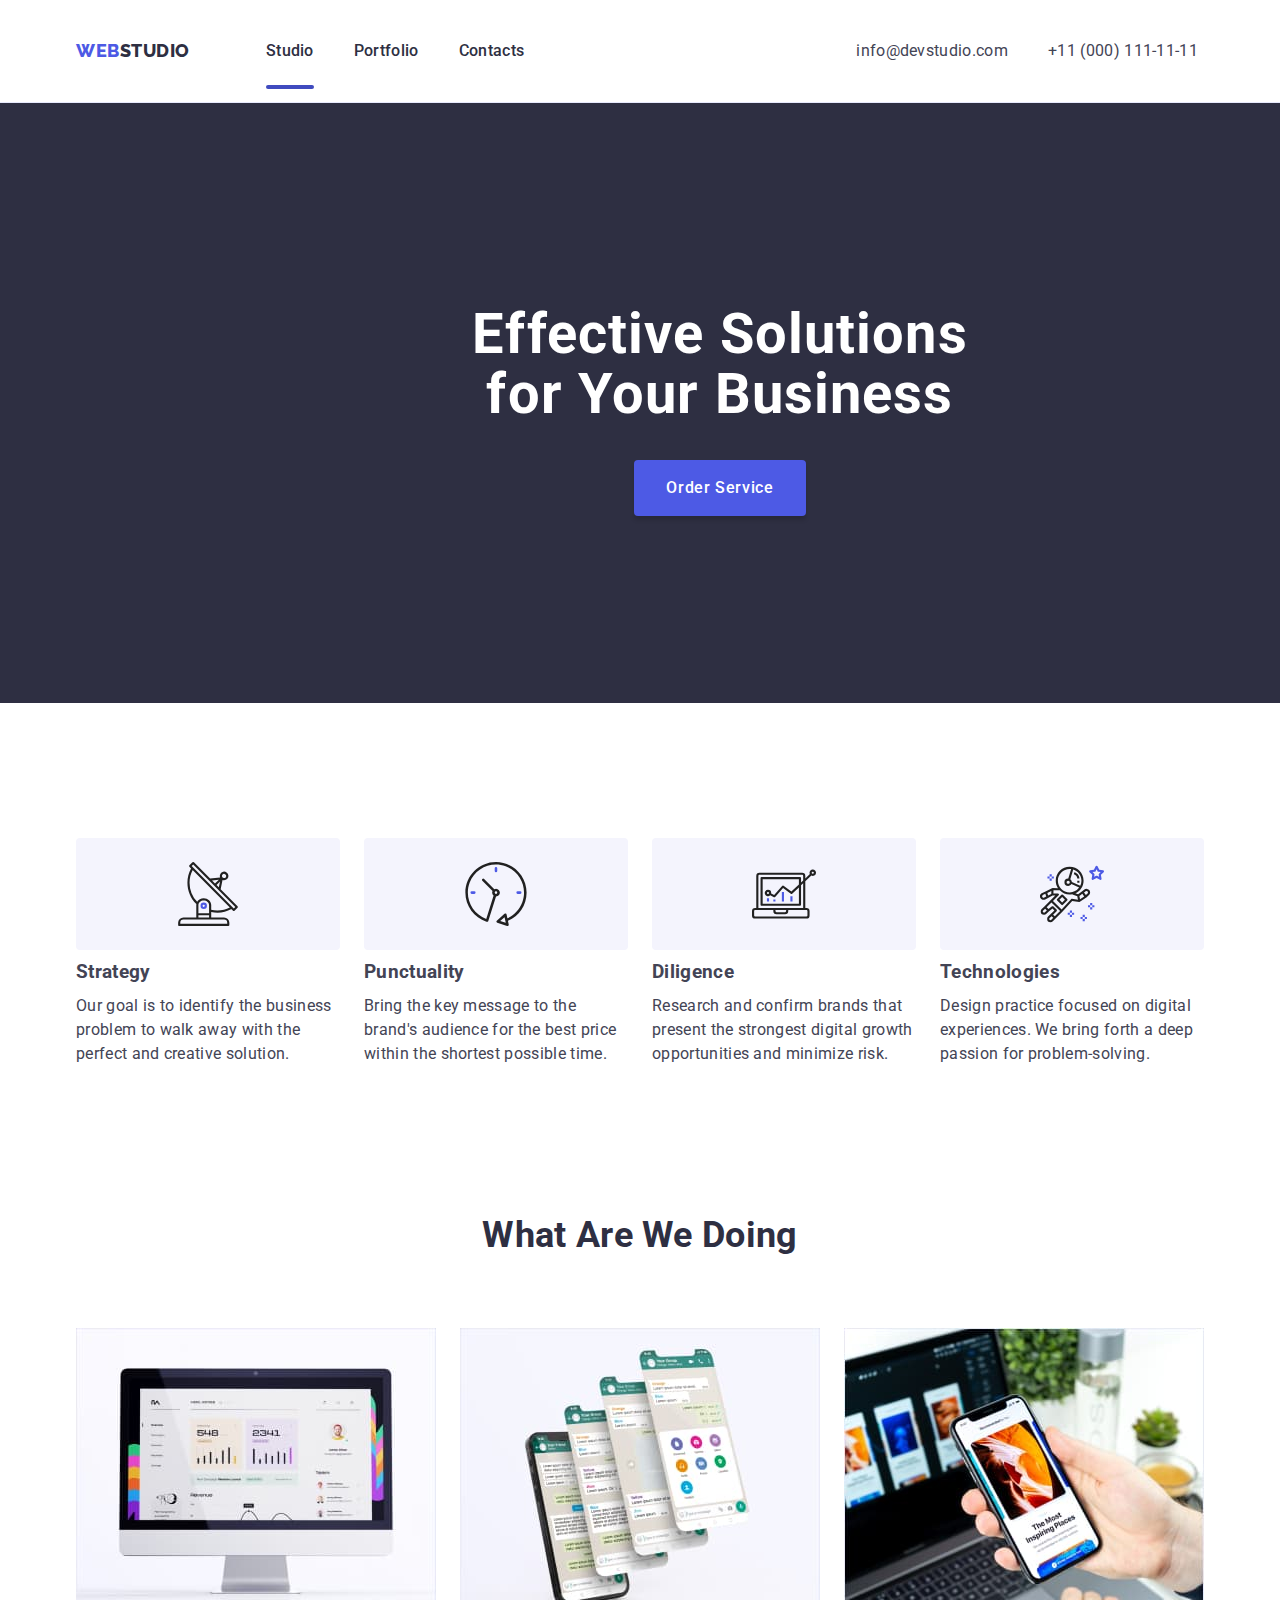
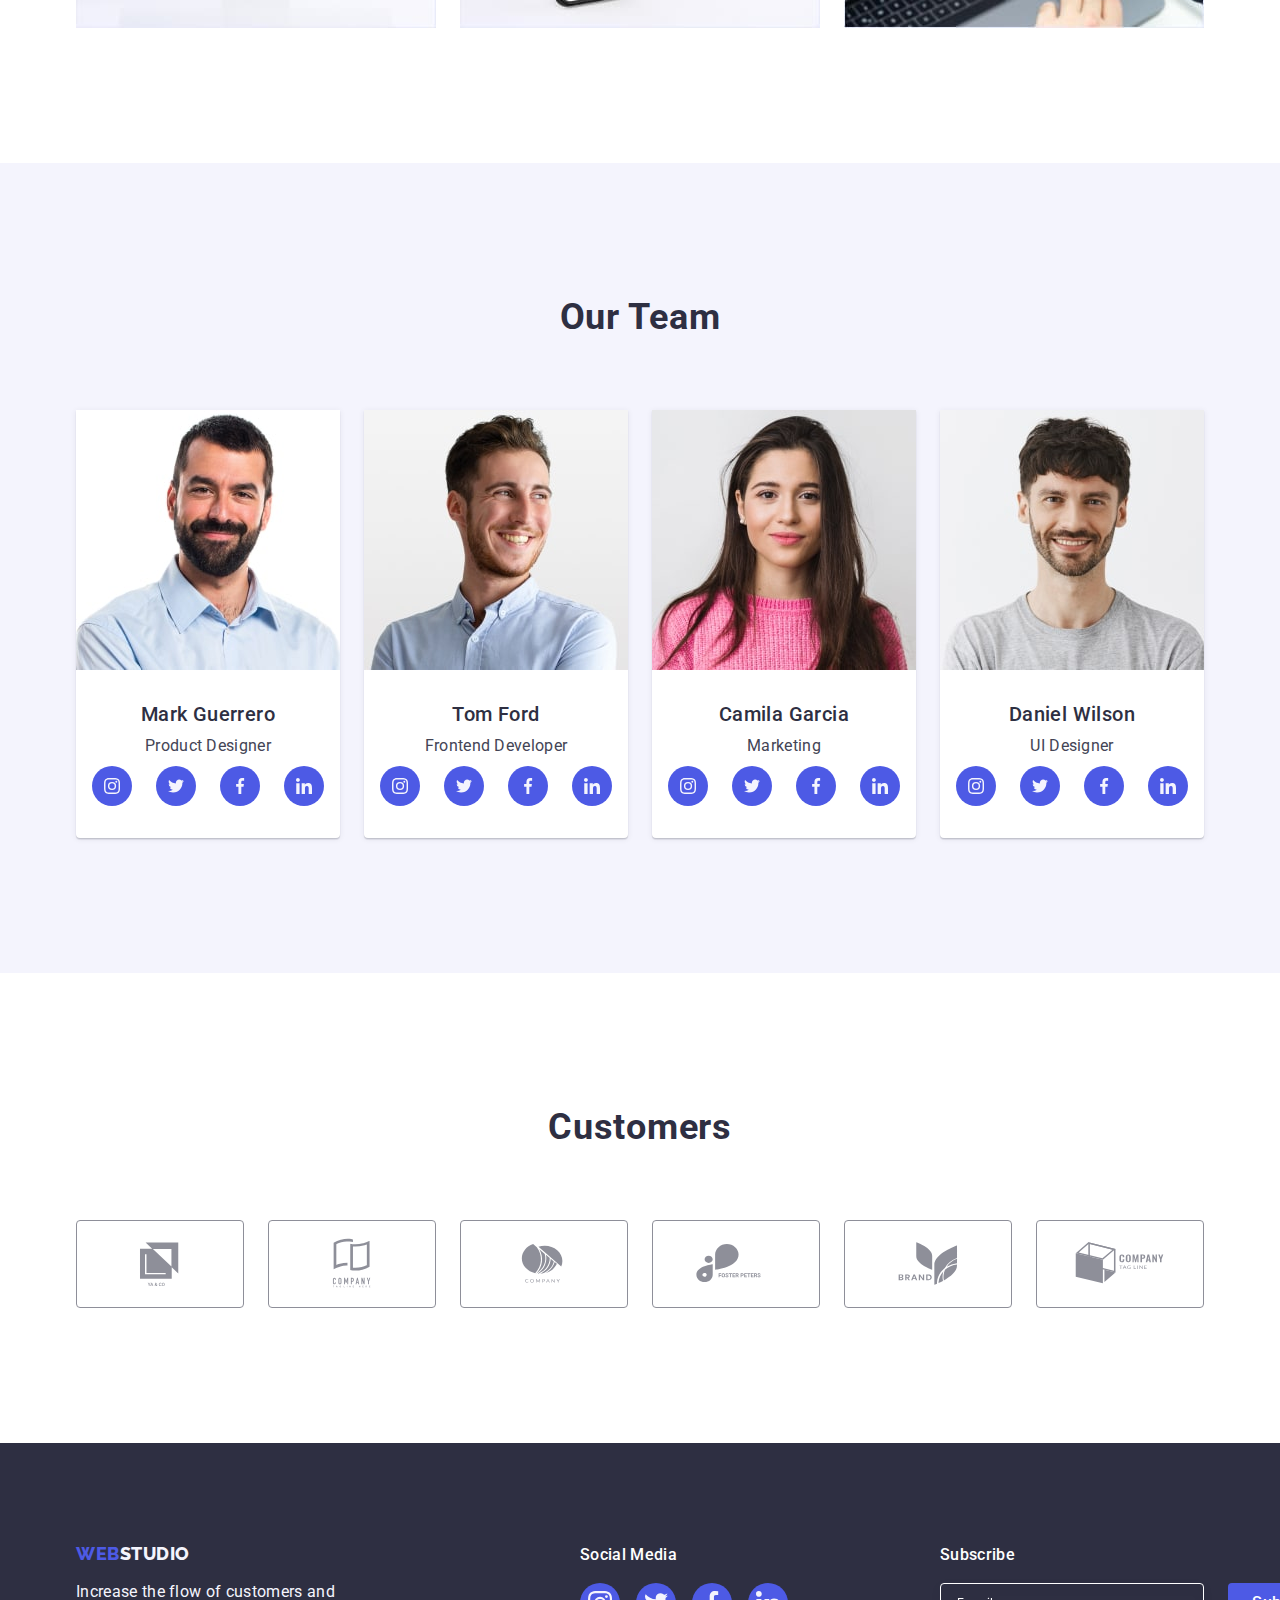
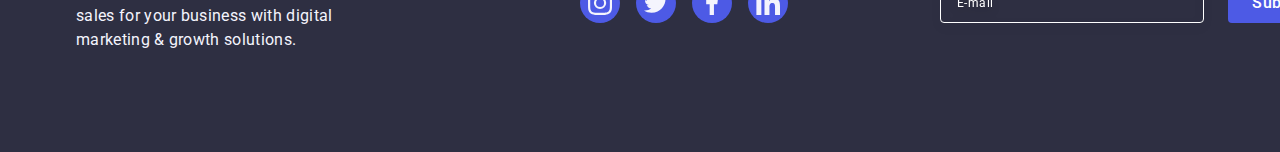
==== commit af09627b: "kakto tak" ====
--- a/index.html
+++ b/index.html
@@ -15,7 +15,7 @@
    
  <body>
   <header class="page-header">
-    <div class="page-header-container">
+    <div class="page-header-container container">
       <nav class="page-navigation"> 
         <a href="./index.html" class="header-logo link">Web<span class="header-logo-second">Studio</span></a>
         <ul class="menu list">
@@ -35,9 +35,66 @@
                 <a class="header-contacts link" href="tel:+110001111111">+11 (000) 111-11-11</a></li>
         </ul>
       </address>  
-    </div>
+      <button type="button" class="mobile-menu-open" data-menu-open>
+        <svg class="mobile-menu-svg" width="32" height="22">
+            <use href="./img/icons.svg#menu-open"></use>
+        </svg>
+    </button>
+</div>
+    <div class="mobile-menu" data-menu>
+      <div class="container-mobile">
+          <div class="mobil-container">
+              <button type="button" class="mobile-menu-close" data-menu-close>
+                  <svg class="mobile-menu-close-icon" width="8" height="8">
+                      <use href="./img/icons.svg#menu-close"></use>
+                  </svg>
+              </button>
+              <nav class="mob-menu-nav">
+                  <ul class="mob-menu list">
+                      <li class="mob-menu-item"> <a class="mob-menu-link link " href="./index.html">Studio</a>
+                      </li>
+                      <li class="mob-menu-item"> <a class="mob-menu-link link "
+                              href="./portfolio.html">Portfolio</a></li>
+                      <li class="mob-menu-item"> <a class="mob-menu-link link currrent" href="">Contacts</a></li>
+                  </ul>
+              </nav>
+          </div>
+          <div>
+              <address class="mob-menu-addres">
+                  <a href="tel:+110001111111" class="mobile-tel-link link">+11 (000) 111-11-11</a>
+
+                  <a href="mailto:info@devstudio.com" class="mobile-mail-link link">info@devstudio.com</a>
+
+                  <ul class="mob-soc-list list">
+                      <li class="mob-soc-item"><a href="" class="mob-soc-link">
+                              <svg class="mob-soc-icon" width="24" height="24">
+                                  <use href="./img/icons.svg#icon-instagram"></use>
+                              </svg>
+                          </a></li>
+                      <li class="mob-soc-item"><a href="" class="mob-soc-link">
+                              <svg class="mob-soc-icon" width="24" height="24">
+                                  <use href="./img/icons.svg#icon-twitter"></use>
+                              </svg>
+                          </a></li>
+                      <li class="mob-soc-item"><a href="" class="mob-soc-link">
+                              <svg class="mob-soc-icon" width="24" height="24">
+                                  <use href="./img/icons.svg#icon-facebook"></use>
+                              </svg>
+                          </a></li>
+                      <li class="mob-soc-item"><a href="" class="mob-soc-link">
+                              <svg class="mob-soc-icon" width="24" height="24">
+                                  <use href="./img/icons.svg#icon-linkedin"></use>
+                              </svg>
+                          </a></li>
+                  </ul>
+                  </address>
+                  </div>
+                  </div>
+          </div>
+</header>
+ 
+  </div>
   </header>
-     
   <main>
   <!--section 1 Effective Solutions for Your Business-->
   <section class="hero-oder"> 
@@ -463,7 +520,7 @@
  
    <footer class="footer">
     <div class="container footer-container">
-      <div>
+      <div class="index-footer-logo">
         <a class="footer-logo link" href="./index.html">Web<span class="footer-logo-second">Studio</span></a>
         <p class="footer-text">Increase the flow of customers and sales for your business with digital marketing & growth
           solutions.</p>
@@ -637,6 +694,7 @@
   </div>
 </div>
     </div>
+    <script src="./js/mobile-menu.js"></script>
    <script src="./js/modal.js"></script>
  </body>
 </html>
--- a/css/styles.css
+++ b/css/styles.css
@@ -173,15 +173,6 @@
 border-top: none;
 }
 
-.section-title {
-  margin-bottom: 72px;
-  text-align: center;
-  font-weight: 700;
-  font-size: 36px;
-  line-height: 1.11;
-  text-transform: capitalize;  
-  color: var(--titletext-color);
-  }
 
   
 /* =================/AKTIVNOSTI================= */
@@ -195,7 +186,7 @@
   display: flex;
   align-items: center;
   width: 1158px;
-  margin:  0 auto;
+ margin:0 auto;
 }
 
 .page-navigation {
@@ -205,6 +196,7 @@
   text-decoration: none;
   color: var(--titletext-color);
 } 
+
 .active{
   position: relative;
 }
@@ -258,6 +250,7 @@
   gap: 40px;
 }
 
+
 .menu-item {
   display: flex;
   gap: 70px;
@@ -274,6 +267,7 @@
   position: relative;
   transition: color var(--transform-item-hover);
 }
+
 
 .menu-link:hover,
 .menu-link:focus {
@@ -343,34 +337,36 @@
 /* =================Feature================= */
 
 .section-feature {
-padding: 120px 0;
-}
-
-.feature-list {
-  display: flex;
-  align-items: flex-start;
-  padding: 0px;
-  gap: 24px;
-
-}
-.feature-list .item {
-  width: 264px;
-}
-
-.feature-list .text {
+  padding: 120px 0;
+  }
   
-  color: var(--text-color);
-  line-height: 1.5;
-  }
-  .feature-wrapper {
+  .feature-list {
     display: flex;
-    align-items: center;
-    justify-content: center;
-    height: 112px;
-    border-radius: 4px;
-    background-color: var(--backgound-cloud);
-    margin-bottom: 8px;
-  }
+    align-items: flex-start;
+    padding: 0px;
+    gap: 24px;
+  
+  }
+
+  .feature-list .item {
+    width: 264px;
+  }
+
+  .feature-list .text {
+    
+    color: var(--text-color);
+    line-height: 1.5;
+    }
+    .feature-wrapper {
+      display: flex;
+      align-items: center;
+      justify-content: center;
+      height: 112px;
+      border-radius: 4px;
+      background-color: var(--backgound-cloud);
+      margin-bottom: 8px;
+    }
+
 /* =================projects================= */
 
 .section-projects {
@@ -382,6 +378,21 @@
 }
 
 
+.section-title {
+  margin-bottom: 72px;
+  text-align: center;
+  font-weight: 700;
+  font-size: 36px;
+  line-height: 1.11;
+  text-transform: capitalize;  
+  color: var(--titletext-color);
+  padding-top: 0;
+  justify-content: center;
+  text-align: center;
+  }
+
+
+
 .projects-list {
   display: flex;
   gap: 24px;
@@ -393,6 +404,8 @@
   color: var(--text-color);
   list-style: none;
 }
+
+ 
 /* =================/projects================= */
 
 /* =================our team================= */
@@ -426,6 +439,8 @@
     0px 1px 6px 0px rgba(46, 47, 66, 0.08);
   border-radius: 0px 0px 4px 4px;
 }
+
+
 
 .team-wrapper {
   padding: 32px 0;
@@ -1033,4 +1048,459 @@
 .modal-button-submit:hover,
 .modal-button-submit:focus {
   background-color: var(--change-color);
-}+}
+.mobile-menu.is-open {
+  opacity: 1;
+  visibility: visible;
+  pointer-events: auto;
+}
+
+/* .mobil-container{
+  max-height: 100%;
+  display: flex;
+  flex-direction: column;
+  justify-content: space-between;
+
+} */
+
+
+.mobile-menu-close {
+  position: absolute;
+  width: 24px;
+  height: 24px;
+  top: 24px;
+  right: 24px;
+  display: flex;
+  justify-content: center;
+  align-items: center;
+  padding: 0;
+  background-color: var(--border-line);
+  border: 1px solid rgba(0, 0, 0, 0.1);
+  border-radius: 50%;
+}
+
+.mobile-menu-close-icon {}
+
+.mobile-menu {
+  position: fixed;
+  top: 0;
+  width: 100%;
+  height: 100%;
+  opacity: 0;
+  visibility: hidden;
+  pointer-events: none;
+  background-color: var(--white-color);
+
+}
+
+.mobile-menu>.container-mobile {
+  height: 100%;
+  display: flex;
+  flex-direction: column;
+  justify-content: space-between;
+}
+
+/* .mob-menu{
+  margin-bottom: 284px;
+} */
+
+.mob-menu-item:not(:last-child) {
+  margin-bottom: 40px;
+}
+
+.mob-menu-link {
+  font-family: 'Roboto';
+  font-style: normal;
+  font-weight: 700;
+  font-size: 36px;
+  line-height: 40px;
+  letter-spacing: 0.02em;
+  text-transform: capitalize;
+  color: #2E2F42;
+}
+
+.mobile-tel-link {
+  font-family: 'Roboto';
+  font-style: normal;
+  font-weight: 700;
+  font-size: 26px;
+  line-height: 40px;
+  letter-spacing: 0.02em;
+  text-transform: capitalize;
+  color: #4D5AE5;
+  margin-bottom: 40px;
+}
+
+.mobile-mail-link {
+  font-family: 'Roboto';
+  font-style: normal;
+  font-weight: 500;
+  font-size: 20px;
+  line-height: 24px;
+  letter-spacing: 0.02em;
+  color: #434455;
+}
+
+.mob-soc-list {
+  margin: 48px 0 0 0;
+  display: flex;
+  gap: 40px;
+  /* justify-content: space-between; */
+}
+
+.mob-soc-item {}
+
+.mob-soc-link {
+  display: flex;
+  height: 40px;
+  width: 40px;
+  border-radius: 50%;
+  background-color: var(--blue-color);
+  justify-content: center;
+  align-items: center;
+  fill: #fff;
+  transition: background-color 250ms cubic-bezier(0.4, 0, 0.2, 1);
+}
+
+.adress-heder {
+  display: none;
+}
+
+.header-list {
+  display: none;
+}
+
+
+.mobile-menu-open {
+  background-color: transparent;
+  border: none;
+  padding: 0;
+  height: 22px;
+}
+
+.mobile-menu-svg {
+  stroke: #2E2F42;
+}
+
+@media screen and (min-width:320px) and (max-width:767px){
+  p{
+      margin: 0;  
+  }
+  .menu{
+      display: none;
+  }
+  .page-navigation{
+      justify-content: space-between;
+      padding: 0 20px;
+  }
+  .page-header-container{
+      display: unset;
+  }
+  .menu-item{
+      display: none;
+  }
+  .header-adress{
+      display: none;
+  }
+  .container{
+      max-width: 426px;
+      margin: 0 auto;
+  }
+
+  .hero-oder{
+      width: 100%;
+      padding-top: 112px;
+      padding-bottom: 112px;
+      background-image: linear-gradient(rgba(46, 47, 66, 0.7), rgba(46, 47, 66, 0.7)), url(../img/header-bg.png);
+  }
+  .hero-title{
+      font-weight: 700;
+      font-size: 36px;
+      line-height: 40px;
+      letter-spacing: 0.02em;
+      max-width: 320px;
+      height: 80px;
+      margin-bottom: 72px;
+  }
+  .section-projects{
+      display: none;
+  }
+  .feature-wrapper{
+      display: none;
+  }
+  .section-feature{
+      padding-top: 96px;
+  }
+  .feature-list{
+      flex-direction: column;
+      gap: 72px;
+  }
+  .item{
+      width: 100%;
+      height: 96px;
+  }
+  .title{
+      font-weight: 700;
+      font-size: 36px;
+      line-height: 40px;
+      letter-spacing: 0.02em;
+      text-align: center;
+  }
+  .text{
+      font-weight: 500;
+      font-size: 16px;
+      line-height: 24px;
+      color: #434455;
+      letter-spacing: 0.02em;
+  }
+  .team{
+      width: 100%;
+  }
+  .team-list{
+      flex-direction: column;
+      gap: 72px;
+  }
+  .team-item{
+      height: 428px;
+      margin: 0 auto;
+  }
+  .customers{
+      padding-left: 16px;
+      padding-right: 16px;
+  }
+  .customers-list{
+      flex-wrap: wrap;
+  }
+  .customers-item{
+      width: 115px;
+  }
+  .customers-icon{
+      margin-left: unset;
+      margin-right: unset;
+  }
+  .team-item img{
+      width: 100%;
+  }
+  .footer{
+      width: 100%;
+    /* height: 664px;
+      margin-top: 296px; */
+  }
+  .footer-container{
+      flex-direction: column;
+      justify-content: center;
+  }
+  .footer-logo{
+      margin: 0 auto;
+      padding-left: 50%;
+  }
+  .footer-logo-second{
+     
+  }
+  
+  .social-media-wrapper{
+      margin: 0 auto;
+      margin-top: 72px;
+      margin-bottom: 72px;
+  }
+  .social-media-text{
+      margin-left: 56px;
+  }
+  .footer-subscribe-wrapper{
+      margin: 0 auto;
+  }
+  .footer-text{
+      font-weight: 400;
+  }
+  .footer-logo{
+      justify-content: right;
+  }
+  .footer-subscribe-text{
+      margin: 0 auto;
+      display: flex;
+      justify-content: center;
+      padding-bottom: 16px;  
+  }
+  .footer-subscribe-input{
+      height: 40px;
+
+  }
+  .footer-subscribe-label{
+      width: 100%;
+      height: 40px;
+  }
+  .footer-subscribe-button{
+      margin-top: 16px;
+      margin-left: 20%;
+  }
+  .footer-subscribe-icon{
+
+  }
+  .footer-subscribe-form{
+      display: unset;
+  }
+}
+@media screen and (min-width:768px) and (max-width:1157px){
+  .container{
+      width: 766px;
+  }
+  .mobile-menu-open{
+      display: none;
+  }
+  .header-asdress-list{
+      display: flex;
+      flex-direction: column;
+      gap: 0;
+  }
+  .header-contacts{
+      font-weight: 400;
+      font-size: 12px;
+      line-height: 14px;
+      letter-spacing: 0.04em;
+      padding-bottom: 0px;
+      padding-top: 16px;
+  }
+  .header-adress{
+      margin-left: 121px;
+  }
+  .header-contacts:last-child{
+      padding-top: 12px;
+  }
+  .header-logo{
+     margin-right: 120px;
+  }
+  .hero-oder{
+      width: 100%;
+      height: 436px;
+      padding-top: 112px;
+      background-image: linear-gradient(rgba(46, 47, 66, 0.7), rgba(46, 47, 66, 0.7)), url(../img/bg-tablet.jpg);
+  }
+  .hero-title{
+      font-weight: 700;
+      font-size: 56px;
+      line-height: 60px;
+      letter-spacing: 0.02em;
+      width: 496px;
+      height: 120px;
+      margin-bottom: 36px;
+  }
+  .section-projects{
+      display: none;
+  }
+  .feature-wrapper{
+      display: none;
+  }
+  .feature-list {
+      flex-direction: row;
+      flex-wrap: wrap;
+      width: 736px;
+      height: 312px;
+      gap: 72px 24px;
+  }
+  .item{
+      width: unset;
+      height: unset;
+      flex-basis: calc((100% - 24px) / 2);
+  }
+  .title{
+      font-weight: 700;
+      font-size: 36px;
+      line-height: 40px;
+      letter-spacing: 0.02em;
+  }
+  .text{
+      font-weight: 500;
+      font-size: 16px;
+      line-height: 24px;
+      color: #434455;
+      letter-spacing: 0.02em;
+  }
+  .section-feature{
+      padding-top: 96px;
+      padding-bottom: 96px;
+  }
+  .team{
+      height: 1224px;
+      margin-top: 96px;
+  }
+  .team-list{
+      flex-direction: row;
+      flex-wrap: wrap;
+      gap: 72px 24px;
+      justify-content: center;
+  }
+  .team-item{
+      width: 264px;
+  }
+  .customers{
+      height: 360px;
+  }
+  .customers-list{
+      width: 552px;
+      height: 244px;
+      flex-wrap: wrap;
+      margin: 0 auto;
+  }
+  .customers-title{
+      justify-content: left;
+  }
+  .footer{
+      width: 100%;
+      margin-top: 296px;
+  }
+  .footer-container{
+      flex-wrap: wrap;
+      padding-left: 108px;
+  }
+  .index-footer-logo{
+      margin-right: 24px;
+  }
+  .footer-subscribe-form{
+      gap: unset;
+  }
+  .footer-subscribe-button{
+      margin-left: 24px;
+  }
+  .footer-subscribe-input{
+      width: 264px;
+      height: 40px;
+  }
+  .footer-subscribe-icon{
+      bottom: -85px;
+      left: 440px;
+  }
+}
+@media screen and (min-width:1158px){
+  .container {
+      max-width: 1158px;
+    }
+  .mobile-menu-open{
+      display: none;
+  }
+  .hero-oder{
+      height: 600px;
+      padding-top: 186px;
+      background-image: linear-gradient(rgba(46, 47, 66, 0.7), rgba(46, 47, 66, 0.7)), url(../images/bg-desktop.jpg);
+  }
+  .hero-title{
+      font-weight: 700;
+      font-size: 56px;
+      line-height: 60px;
+      letter-spacing: 0.02em;
+      width: 496px;
+      height: 120px;
+      margin-bottom: 36px;
+  }
+  .footer-subscribe-wrapper{
+      margin-left: auto;
+  }
+  .social-media-wrapper{
+      margin-right: 80px;
+  }
+  .index-footer-logo{
+      margin-right: 120px;
+  }
+  .footer-subscribe-button{
+      margin-left: unset;
+  }
+}
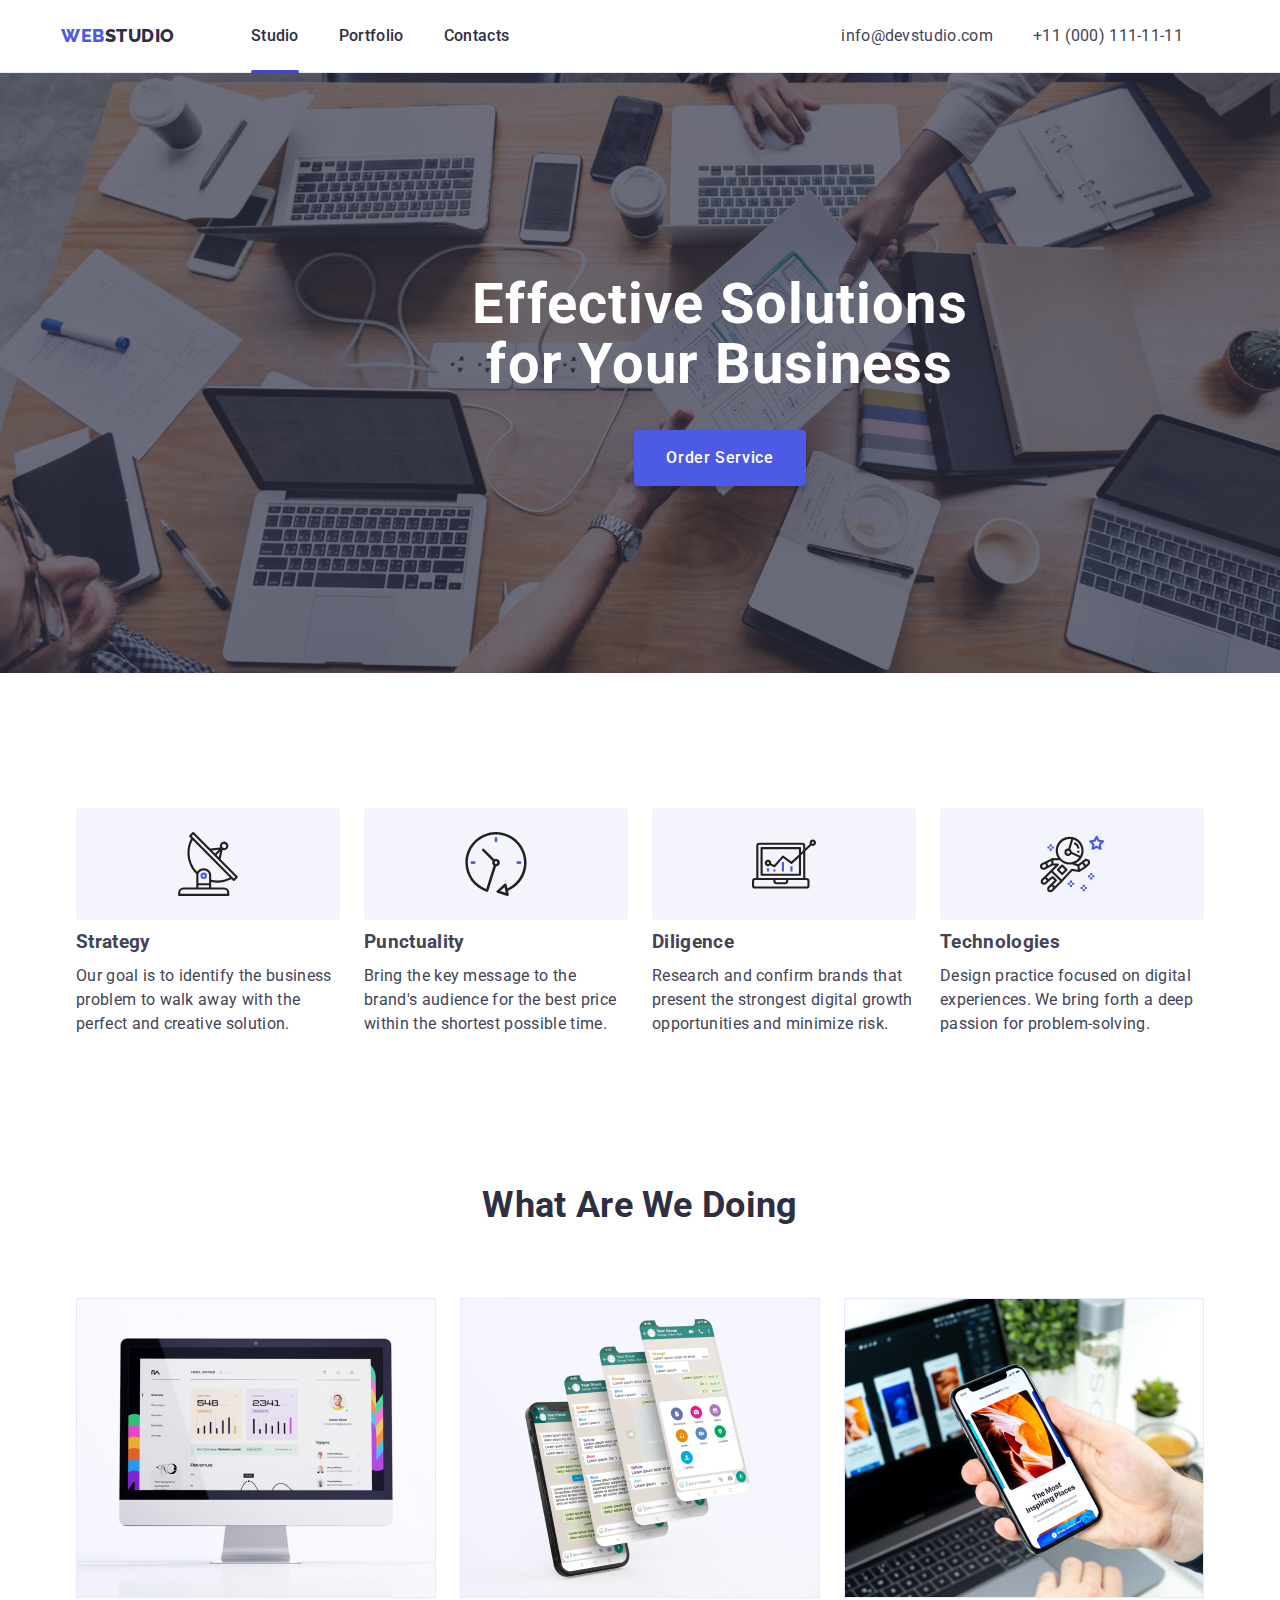
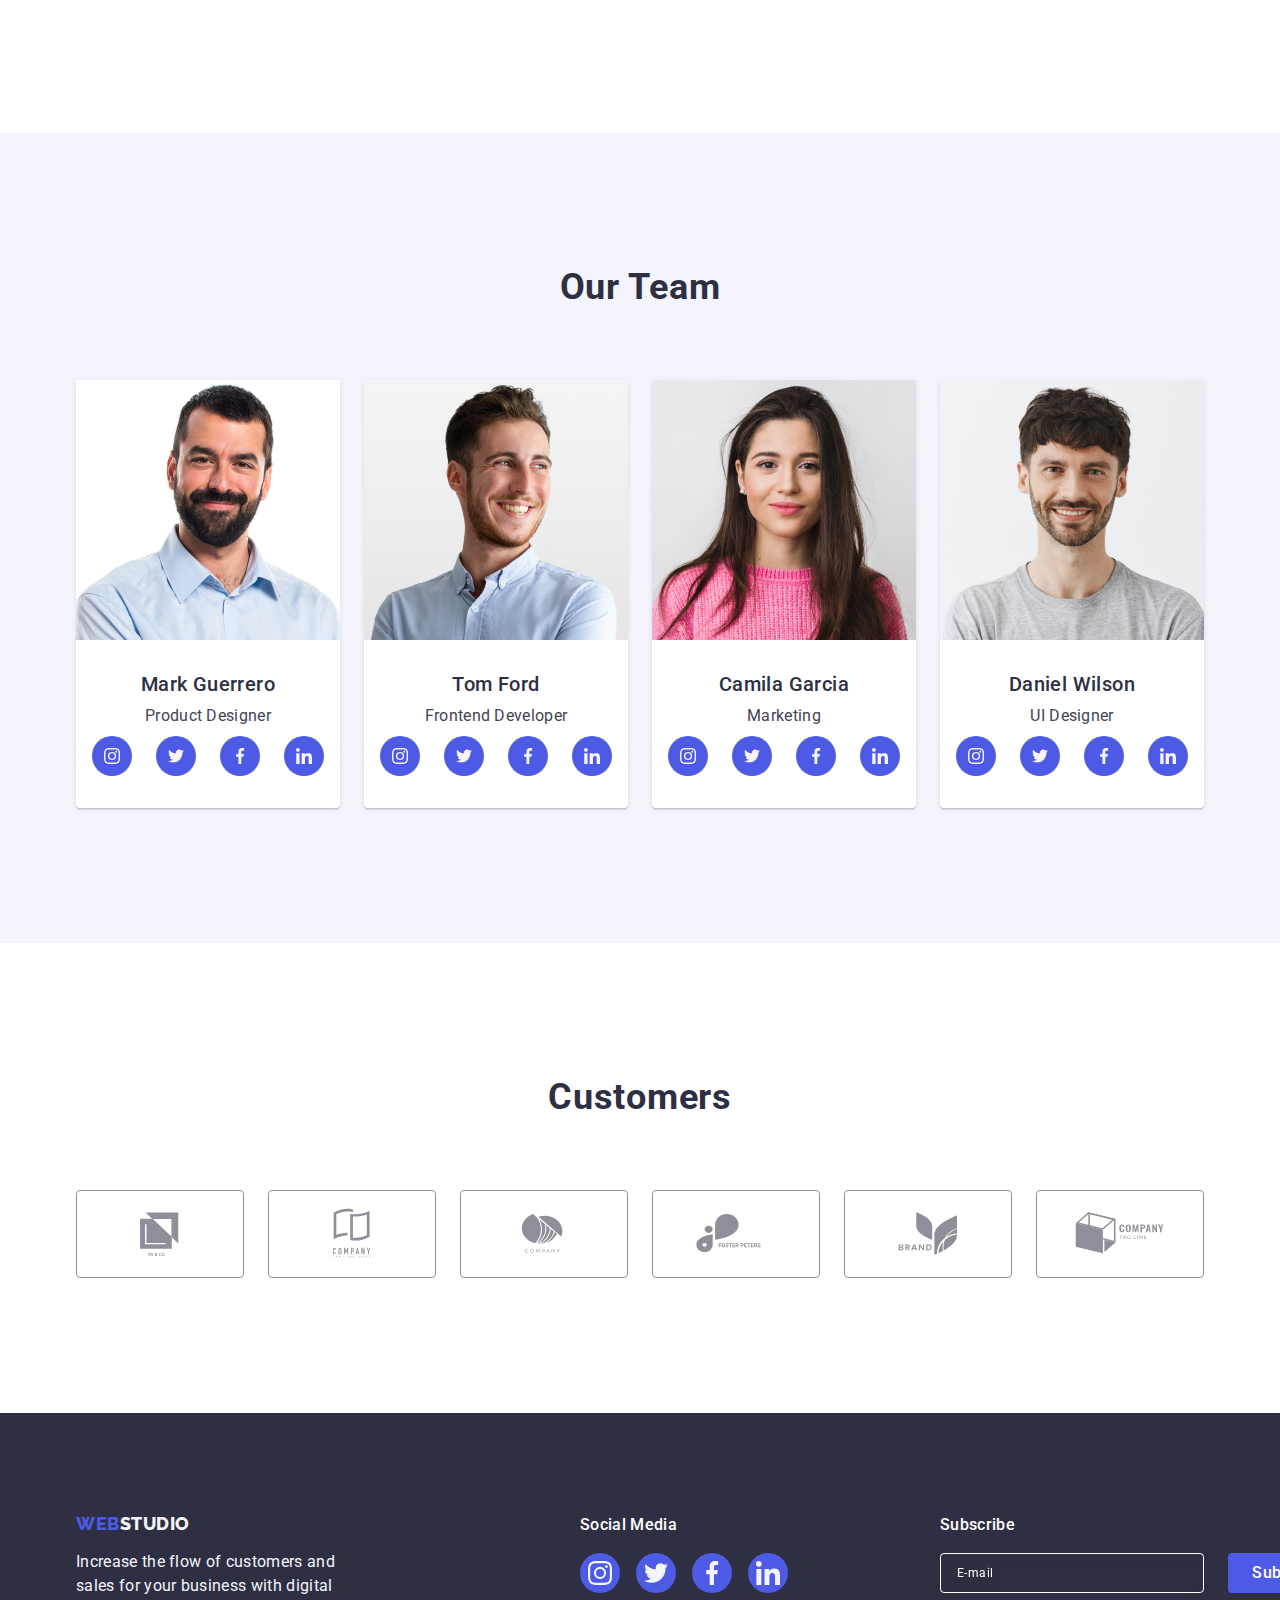
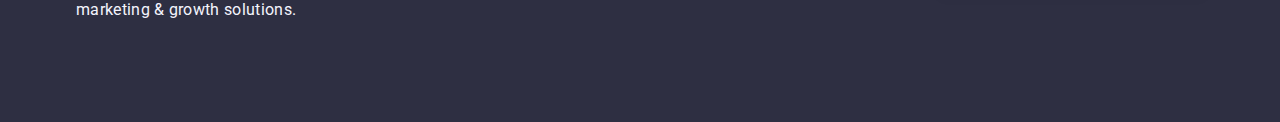
==== commit 83080523: "ranen no ne ybit(header+img fix)" ====
--- a/index.html
+++ b/index.html
@@ -15,7 +15,7 @@
    
  <body>
   <header class="page-header">
-    <div class="page-header-container container">
+    <div class="page-header-container">
       <nav class="page-navigation"> 
         <a href="./index.html" class="header-logo link">Web<span class="header-logo-second">Studio</span></a>
         <ul class="menu list">
@@ -35,6 +35,7 @@
                 <a class="header-contacts link" href="tel:+110001111111">+11 (000) 111-11-11</a></li>
         </ul>
       </address>  
+    </div>
       <button type="button" class="mobile-menu-open" data-menu-open>
         <svg class="mobile-menu-svg" width="32" height="22">
             <use href="./img/icons.svg#menu-open"></use>
@@ -179,11 +180,35 @@
         <h2 class="section-title">What are we doing</h2>
         <ul class="projects-list list">
           <li class="item">
-             <img src="./img/monitor-desctop.jpg" width="360" alt="monitore"></li>
+            <picture>
+              <source srcset="./img/image1.jpg 1x, ./images/computer-2x.jpg 2x"
+                      media="(min-width:320px)">
+              <source srcset="./img/image1.jpg 1x, ./images/computer-2x.jpg 2x"
+                      media="(min-width:768px)">
+              <source srcset="./img/image1.jpg 1x, ./images/computer-2x.jpg 2x"
+                      media="(min-width:1200px)">
+              <img src="./img/image1.jpg" alt="Pc" width = 360>
+      </picture></li>
           <li class="item"> 
-             <img src="./img/phones-deesctop.jpg" width="360" alt="smartphone"></li>
+            <picture>
+              <source srcset="./img/image2.jpg 1x, ./images/image2-2x.jpg 2x"
+                      media="(min-width:320px)">
+              <source srcset="./img/image2.jpg 1x, ./images/image2-2x.jpg 2x"
+                      media="(min-width:768px)">
+              <source srcset="./img/image2.jpg 1x, ./images/image2-2x.jpg 2x"
+                      media="(min-width:1200px)">
+              <img src="./img/image2.jpg" alt="Mail" width = 360>
+          </picture></li>
           <li class="item"> 
-             <img src="./img/phone-in-hands.jpg" width="360" alt="smartphone+laptop"></li>
+            <picture>
+              <source srcset="./img/image3.jpg 1x, ./images/image3-2x.jpg 2x"
+                      media="(min-width:320px)">
+              <source srcset="./img/image3.jpg 1x, ./images/image3-2x.jpg 2x"
+                      media="(min-width:768px)">
+              <source srcset="./img/image3.jpg 1x, ./images/image3-2x.jpg 2x"
+                      media="(min-width:1200px)">
+              <img src="./images/image3.jpg" alt="Web" width = 360>
+          </picture></li>
         </ul> 
       </div>
     </section>
@@ -195,12 +220,15 @@
       <h2 class="team-title">Our Team</h2>
       <ul class="team-list list">
         <li class="team-item">
-          <img
-            class="team-image"
-            src="./img/img 4.jpg"
-            alt="photo Mark Guerrero"
-            width="264"
-          />
+          <picture>
+            <source srcset="./img/Mark.jpg 1x, ./images/mark-2x.jpg 2x"
+                    media="(min-width:320px)">
+            <source srcset="./img/Mark.jpg 1x, ./images/mark-2x.jpg 2x"
+                    media="(min-width:768px)">
+            <source srcset="./img/Mark.jpg 1x, ./images/mark-2x.jpg 2x"
+                    media="(min-width:1200px)">
+            <img src="./img/Mark.jpg" class="mark" alt="Mark" width = 264>
+        </picture>
           <div class="team-wrapper">
             <h3 class="team-specialist">Mark Guerrero</h3>
             <p class="team-job-title">Product Designer</p>
@@ -209,7 +237,6 @@
                 <a href="" class="team-link-icon">
                   <svg
                     class="team-icon"
-                    aria-label="icon-instagram"
                     width="16"
                     height="16"
                   >
@@ -221,7 +248,6 @@
                 <a href="" class="team-link-icon">
                   <svg
                     class="team-icon"
-                    aria-label="icon-twitter"
                     width="16"
                     height="16"
                   >
@@ -233,7 +259,6 @@
                 <a href="" class="team-link-icon">
                   <svg
                     class="team-icon"
-                    aria-label="icon-facebook"
                     width="16"
                     height="16"
                   >
@@ -245,7 +270,6 @@
                 <a href="" class="team-link-icon">
                   <svg
                     class="team-icon"
-                    aria-label="icon-linkedin"
                     width="16"
                     height="16"
                   >
@@ -257,12 +281,15 @@
           </div>
         </li>
         <li class="team-item">
-          <img
-            class="team-image"
-            src="./img/img 5.jpg"
-            alt="photo Tom Ford"
-            width="264"
-          />
+          <picture>
+            <source srcset="./img/tom123.jpg 1x, ./images/tom-2x.jpg 2x"
+                    media="(min-width:320px)">
+            <source srcset="./img/tom123.jpg 1x, ./images/tom-2x.jpg 2x"
+                    media="(min-width:768px)">
+            <source srcset="./img/tom123.jpg 1x, ./images/tom-2x.jpg 2x"
+                    media="(min-width:1200px)">
+            <img src="./img/Tom.jpg" alt="Tom" width = 264>
+        </picture>
           <div class="team-wrapper">
             <h3 class="team-specialist">Tom Ford</h3>
             <p class="team-job-title">Frontend Developer</p>
@@ -271,7 +298,6 @@
                 <a href="" class="team-link-icon">
                   <svg
                     class="team-icon"
-                    aria-label="icon-instagram"
                     width="16"
                     height="16"
                   >
@@ -283,7 +309,6 @@
                 <a href="" class="team-link-icon">
                   <svg
                     class="team-icon"
-                    aria-label="icon-twitter"
                     width="16"
                     height="16"
                   >
@@ -295,7 +320,6 @@
                 <a href="" class="team-link-icon">
                   <svg
                     class="team-icon"
-                    aria-label="icon-facebook"
                     width="16"
                     height="16"
                   >
@@ -307,7 +331,6 @@
                 <a href="" class="team-link-icon">
                   <svg
                     class="team-icon"
-                    aria-label="icon-linkedin"
                     width="16"
                     height="16"
                   >
@@ -319,12 +342,15 @@
           </div>
         </li>
         <li class="team-item">
-          <img
-            class="team-image"
-            src="./img/img 6.jpg"
-            alt="photo Camila Garcia"
-            width="264"
-          />
+          <picture>
+            <source srcset="./img/Camilla.jpg 1x, ./images/camilla-2x.jpg 2x"
+                    media="(min-width:320px)">
+            <source srcset="./img/Camilla.jpg 1x, ./images/camilla-2x.jpg 2x"
+                    media="(min-width:768px)">
+            <source srcset="./img/Camilla.jpg 1x, ./images/camilla-2x.jpg 2x"
+                    media="(min-width:1200px)">
+            <img src="./img/Camilla.jpg" alt="Camilla" width = 264>
+        </picture>
           <div class="team-wrapper">
             <h3 class="team-specialist">Camila Garcia</h3>
             <p class="team-job-title">Marketing</p>
@@ -333,7 +359,6 @@
                 <a href="" class="team-link-icon">
                   <svg
                     class="team-icon"
-                    aria-label="icon-instagram"
                     width="16"
                     height="16"
                   >
@@ -345,7 +370,6 @@
                 <a href="" class="team-link-icon">
                   <svg
                     class="team-icon"
-                    aria-label="icon-twitter"
                     width="16"
                     height="16"
                   >
@@ -357,7 +381,6 @@
                 <a href="" class="team-link-icon">
                   <svg
                     class="team-icon"
-                    aria-label="icon-facebook"
                     width="16"
                     height="16"
                   >
@@ -369,7 +392,6 @@
                 <a href="" class="team-link-icon">
                   <svg
                     class="team-icon"
-                    aria-label="icon-linkedin"
                     width="16"
                     height="16"
                   >
@@ -381,12 +403,15 @@
           </div>
         </li>
         <li class="team-item">
-          <img
-            class="team-image"
-            src="./img/img 7.jpg"
-            alt="photo Daniel Wilson"
-            width="264"
-          />
+          <picture>
+            <source srcset="./img/Daniel.jpg 1x, ./images/daniel-2x.jpg 2x"
+                    media="(min-width:320px)">
+            <source srcset="./img/Daniel.jpg 1x, ./images/daniel-2x.jpg 2x"
+                    media="(min-width:768px)">
+            <source srcset="./img/Daniel.jpg 1x, ./images/daniel-2x.jpg 2x"
+                    media="(min-width:1200px)">
+            <img src="./img/Daniel.jpg" alt="Daniel" width = 264>
+        </picture>
           <div class="team-wrapper">
             <h3 class="team-specialist">Daniel Wilson</h3>
             <p class="team-job-title">UI Designer</p>
@@ -395,7 +420,6 @@
                 <a href="" class="team-link-icon">
                   <svg
                     class="team-icon"
-                    aria-label="icon-instagram"
                     width="16"
                     height="16"
                   >
@@ -407,7 +431,6 @@
                 <a href="" class="team-link-icon">
                   <svg
                     class="team-icon"
-                    aria-label="icon-twitter"
                     width="16"
                     height="16"
                   >
@@ -419,7 +442,6 @@
                 <a href="" class="team-link-icon">
                   <svg
                     class="team-icon"
-                    aria-label="icon-facebook"
                     width="16"
                     height="16"
                   >
@@ -431,7 +453,6 @@
                 <a href="" class="team-link-icon">
                   <svg
                     class="team-icon"
-                    aria-label="icon-linkedin"
                     width="16"
                     height="16"
                   >
--- a/css/styles.css
+++ b/css/styles.css
@@ -1480,7 +1480,7 @@
   .hero-oder{
       height: 600px;
       padding-top: 186px;
-      background-image: linear-gradient(rgba(46, 47, 66, 0.7), rgba(46, 47, 66, 0.7)), url(../images/bg-desktop.jpg);
+      background-image: linear-gradient(rgba(46, 47, 66, 0.7), rgba(46, 47, 66, 0.7)), url(../img/bg-desktop.jpg);
   }
   .hero-title{
       font-weight: 700;
